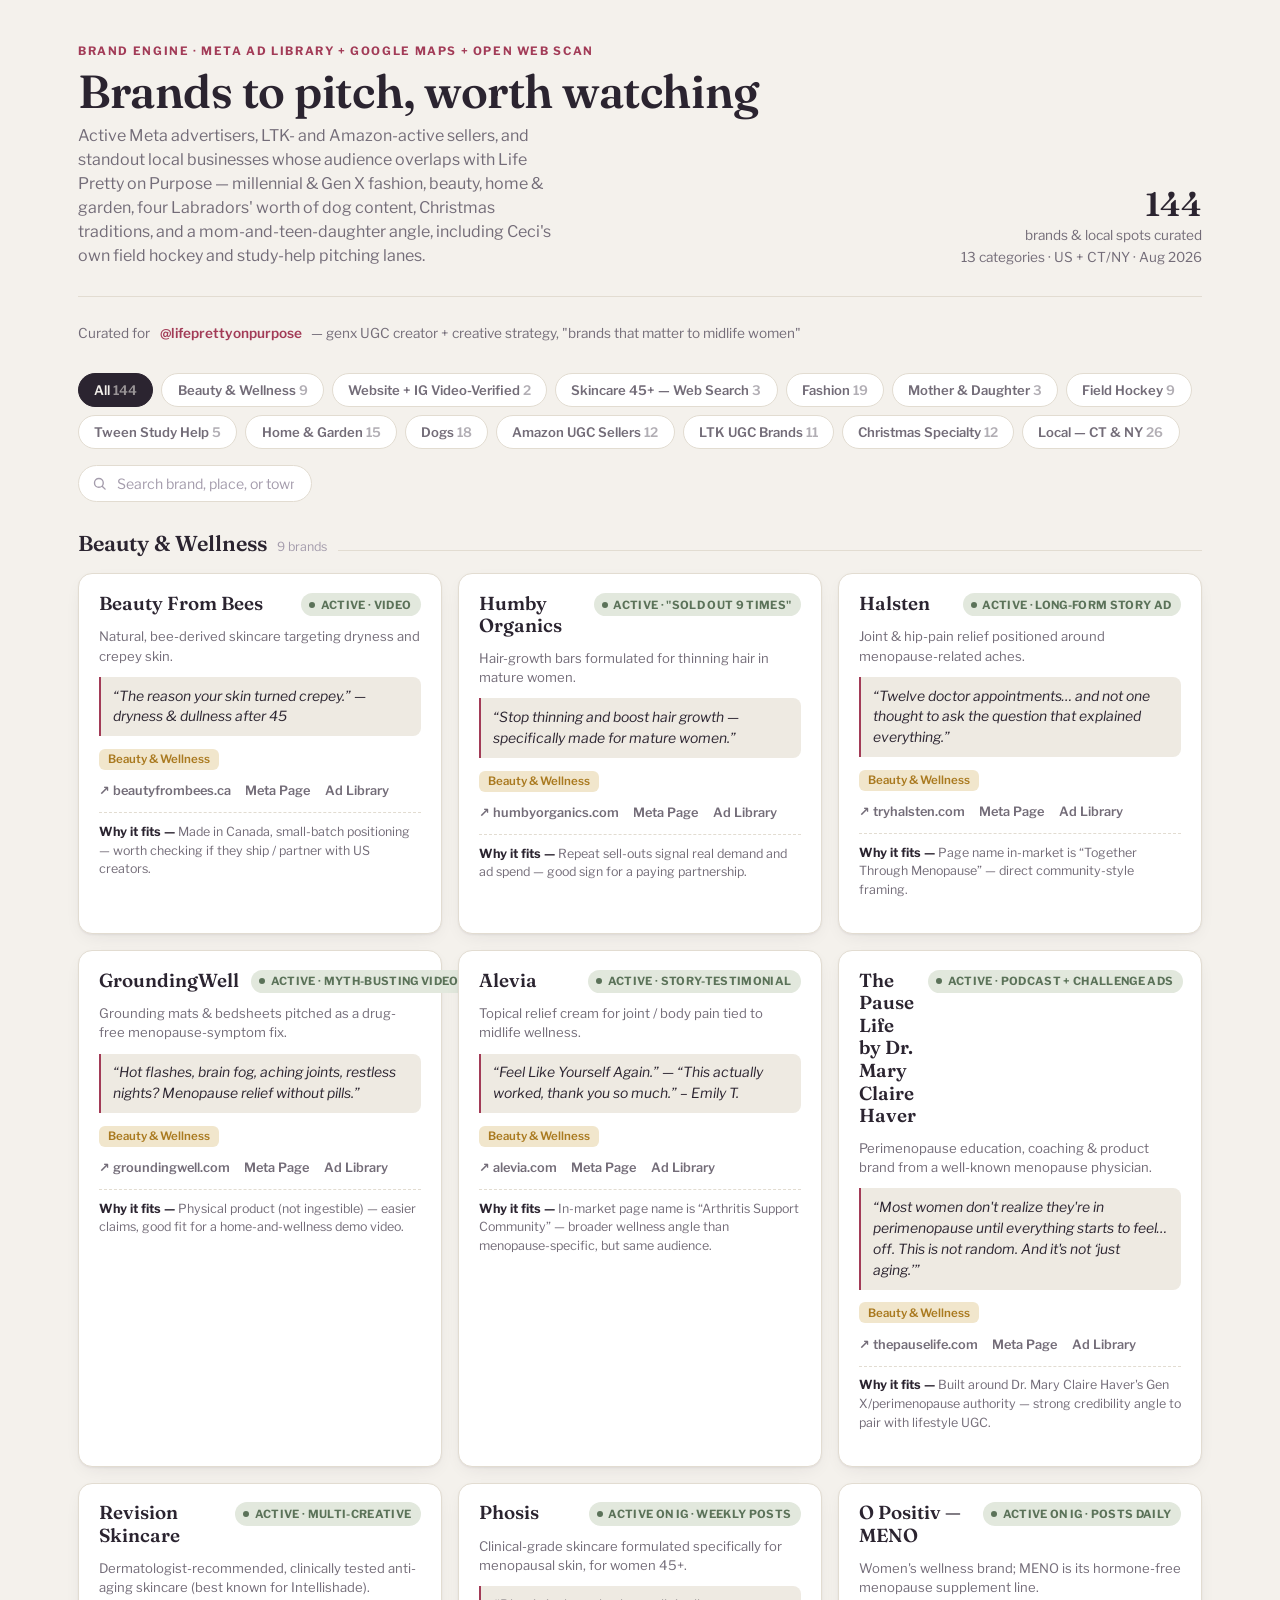
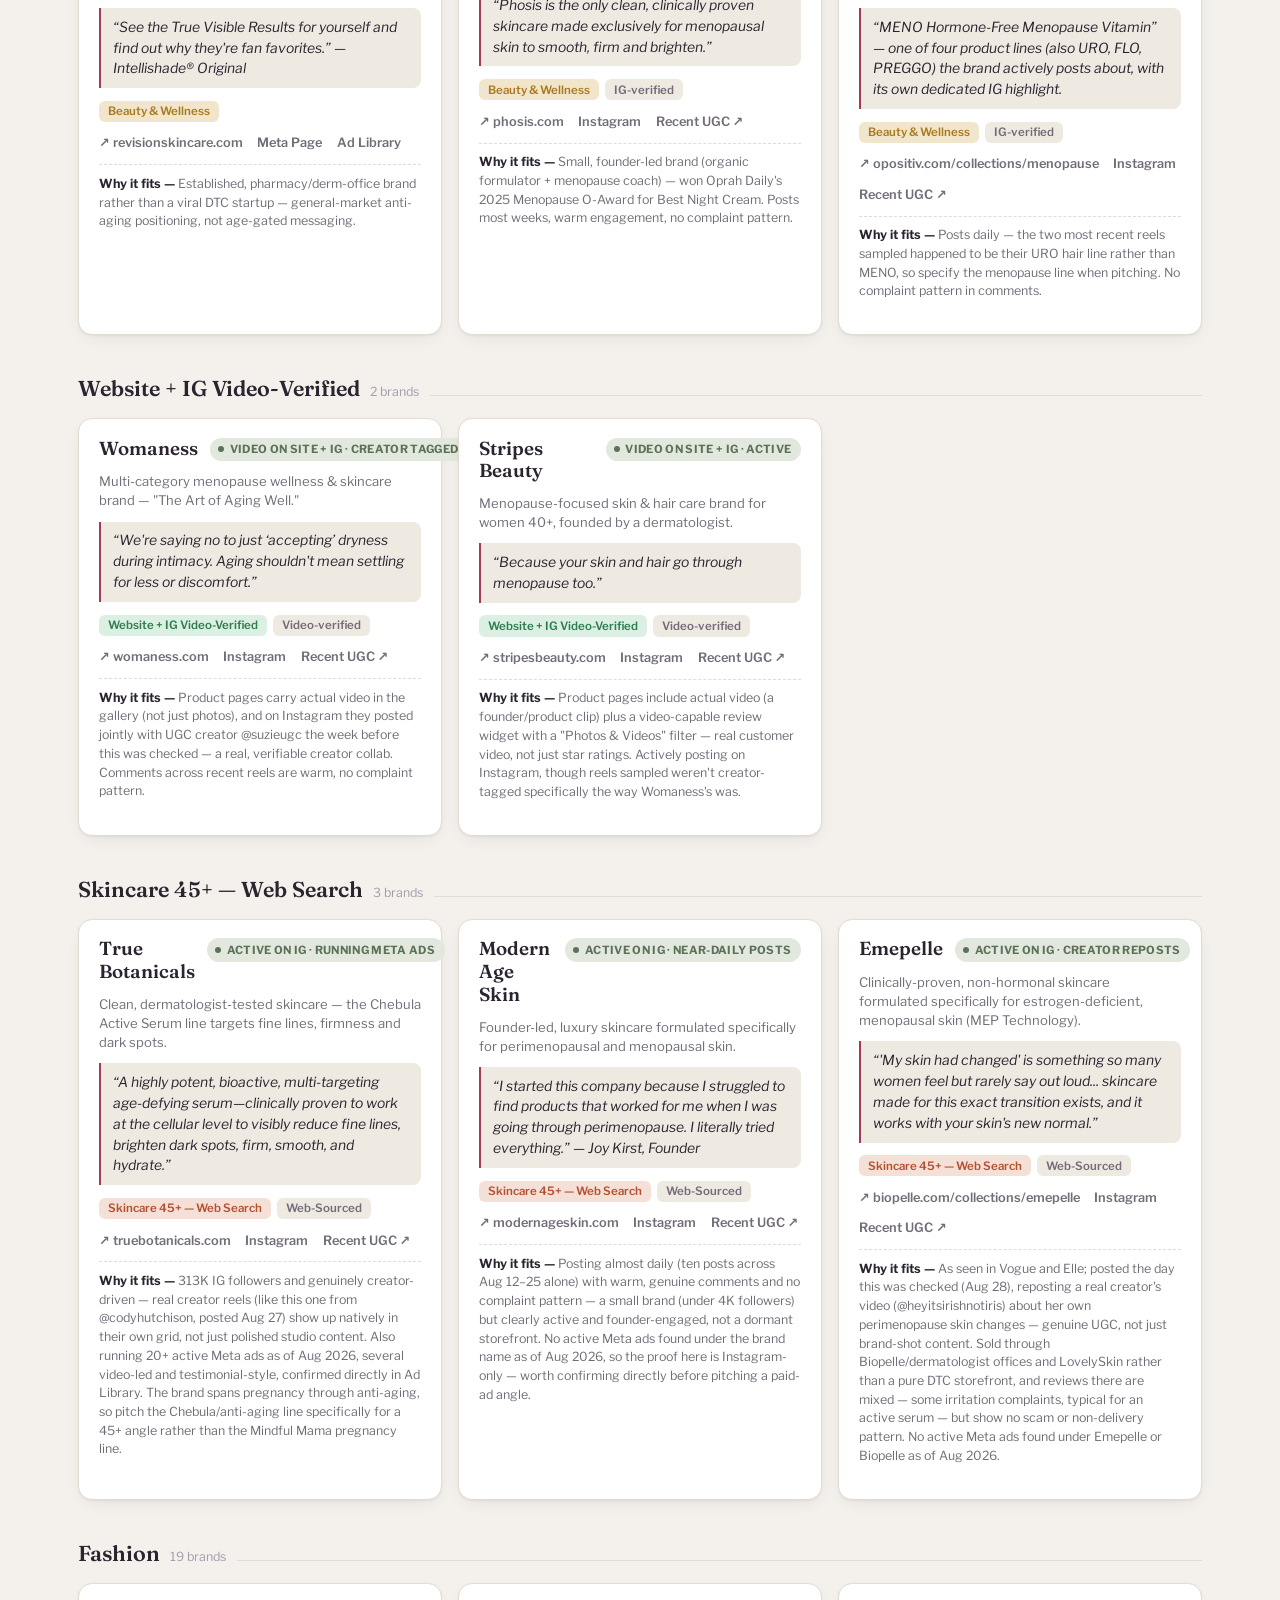
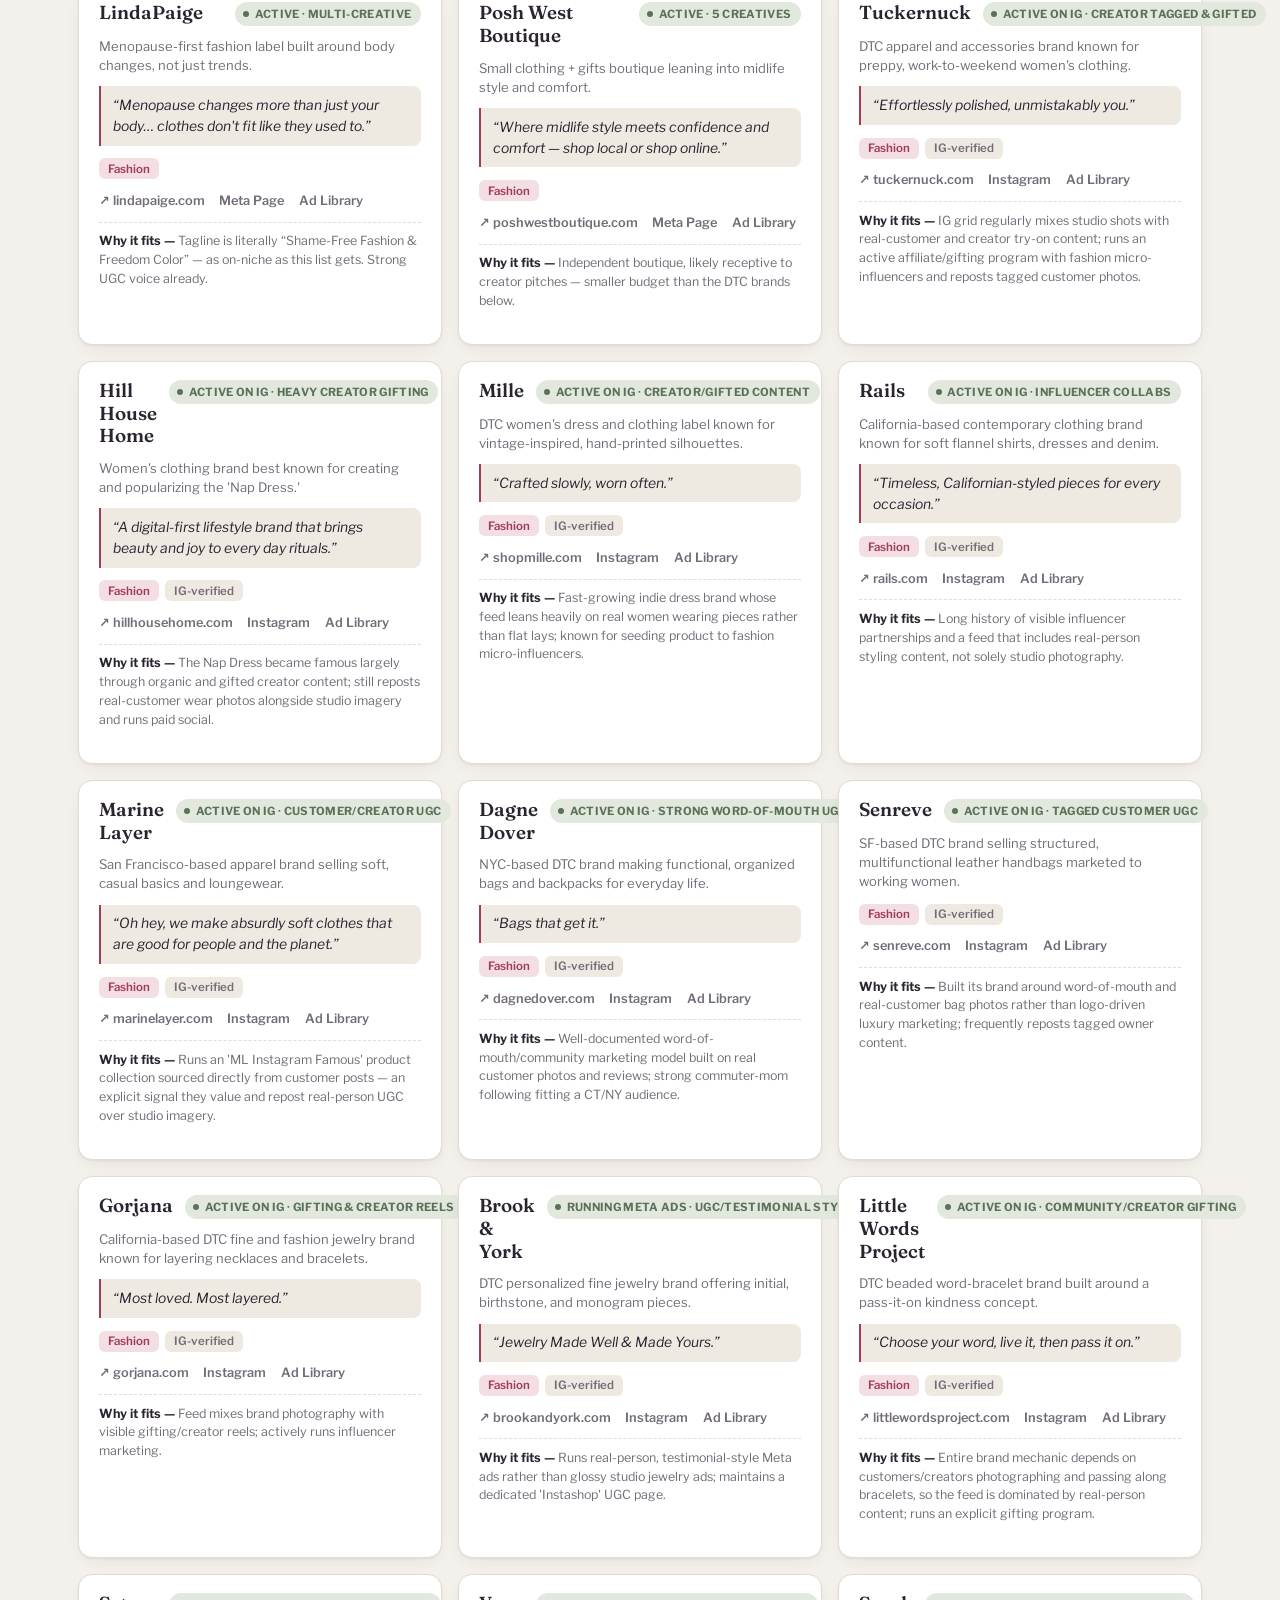
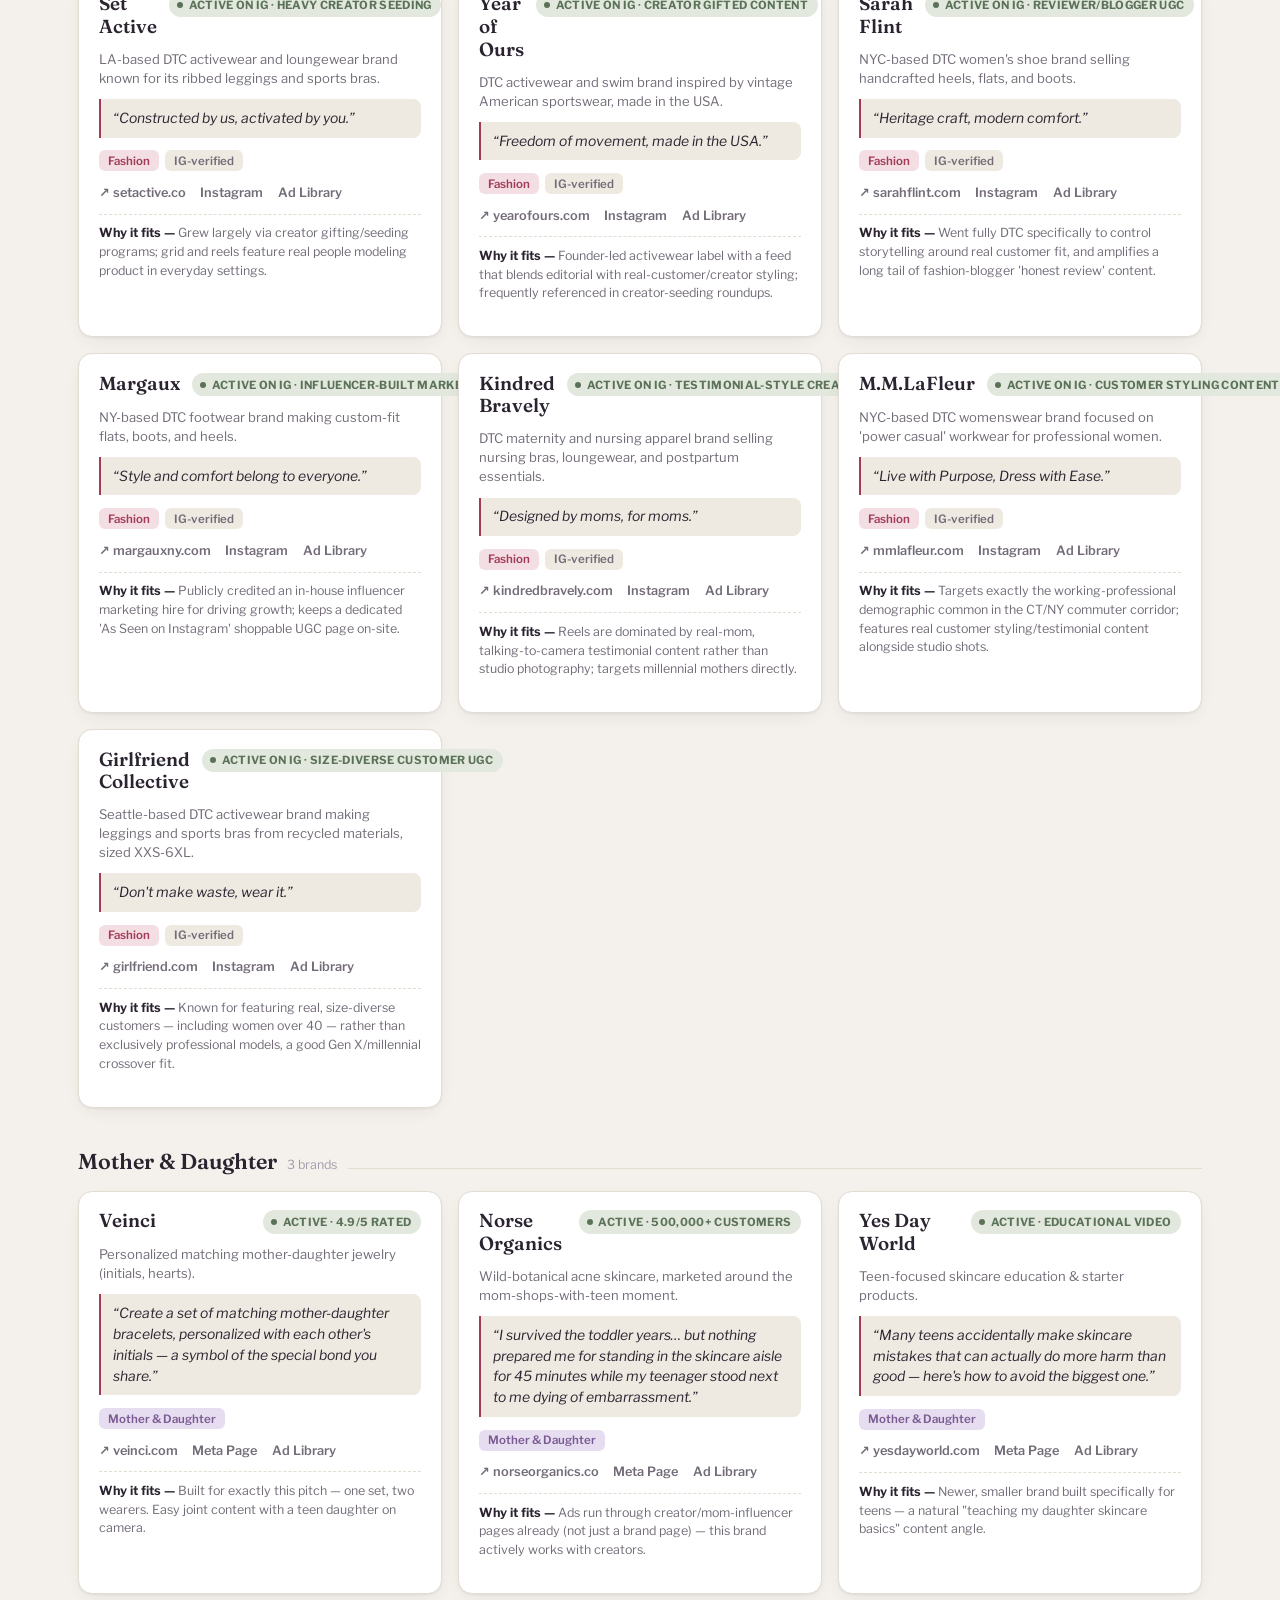
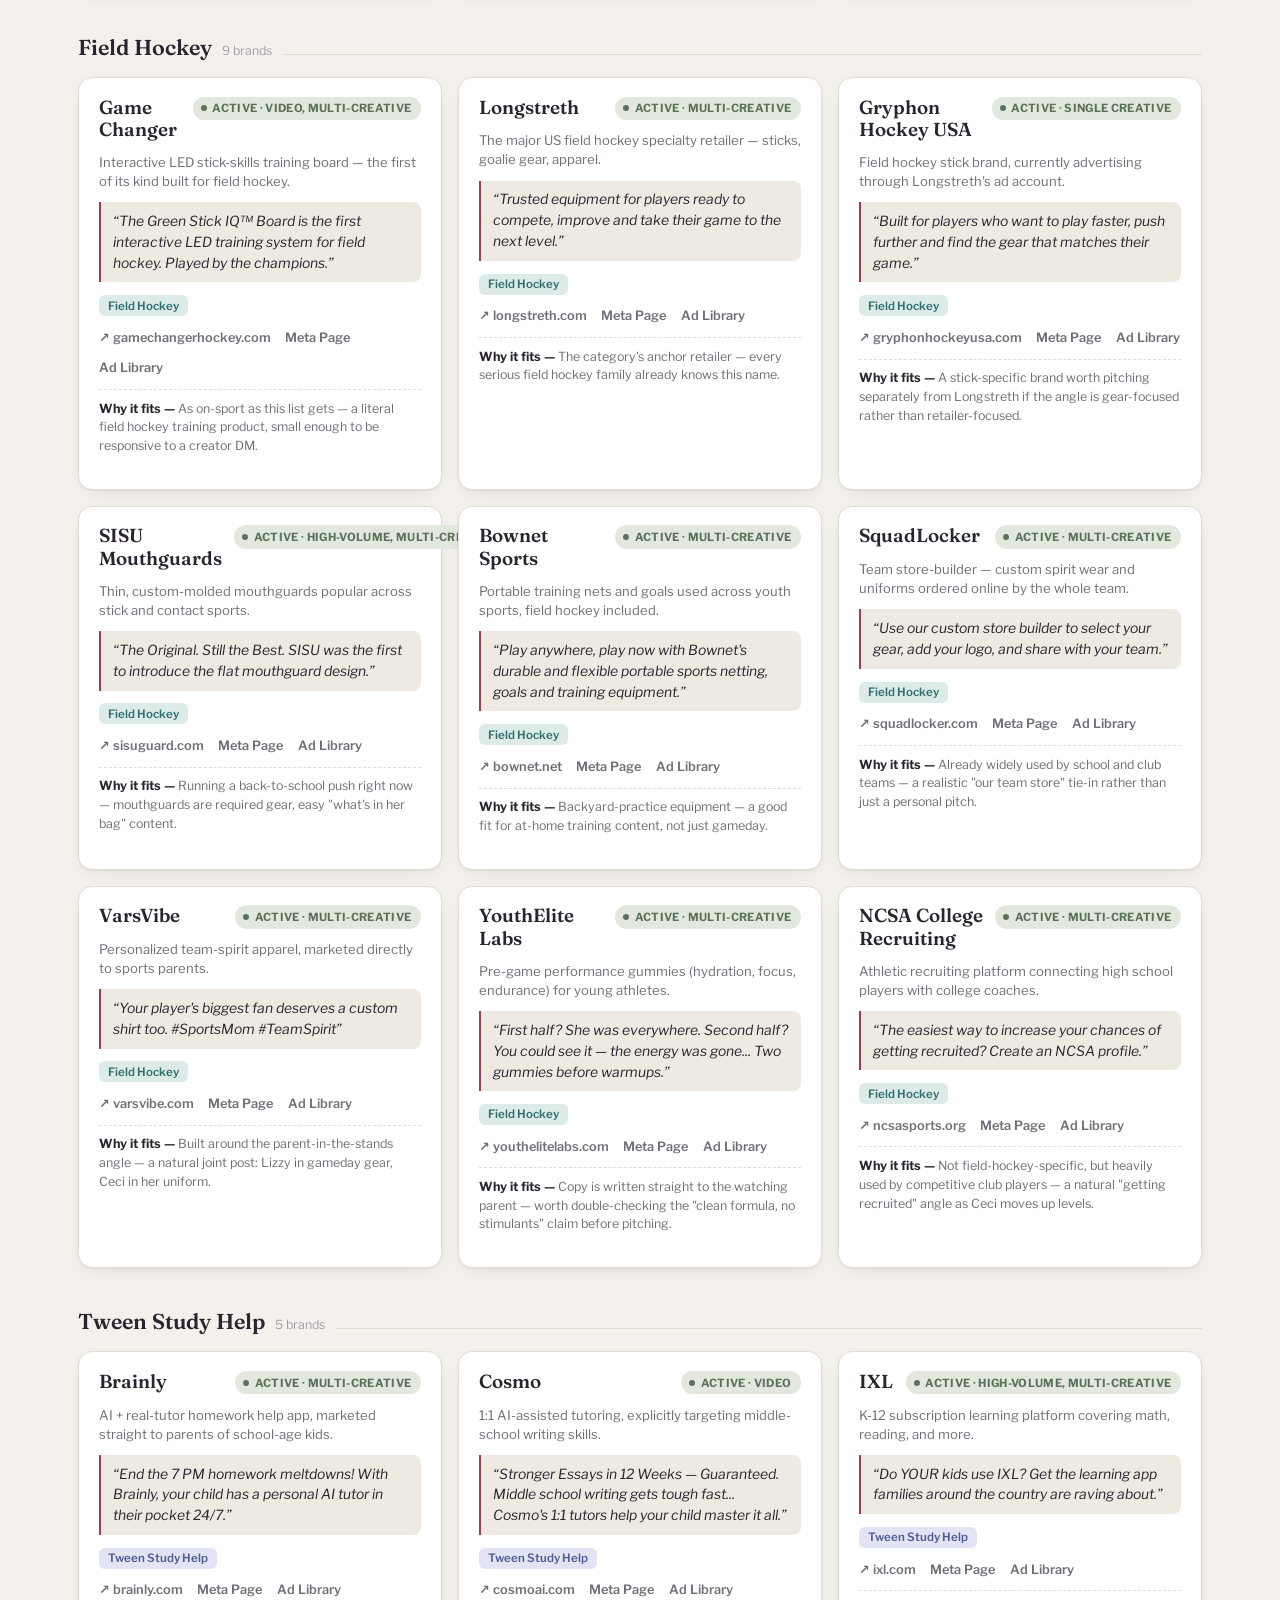
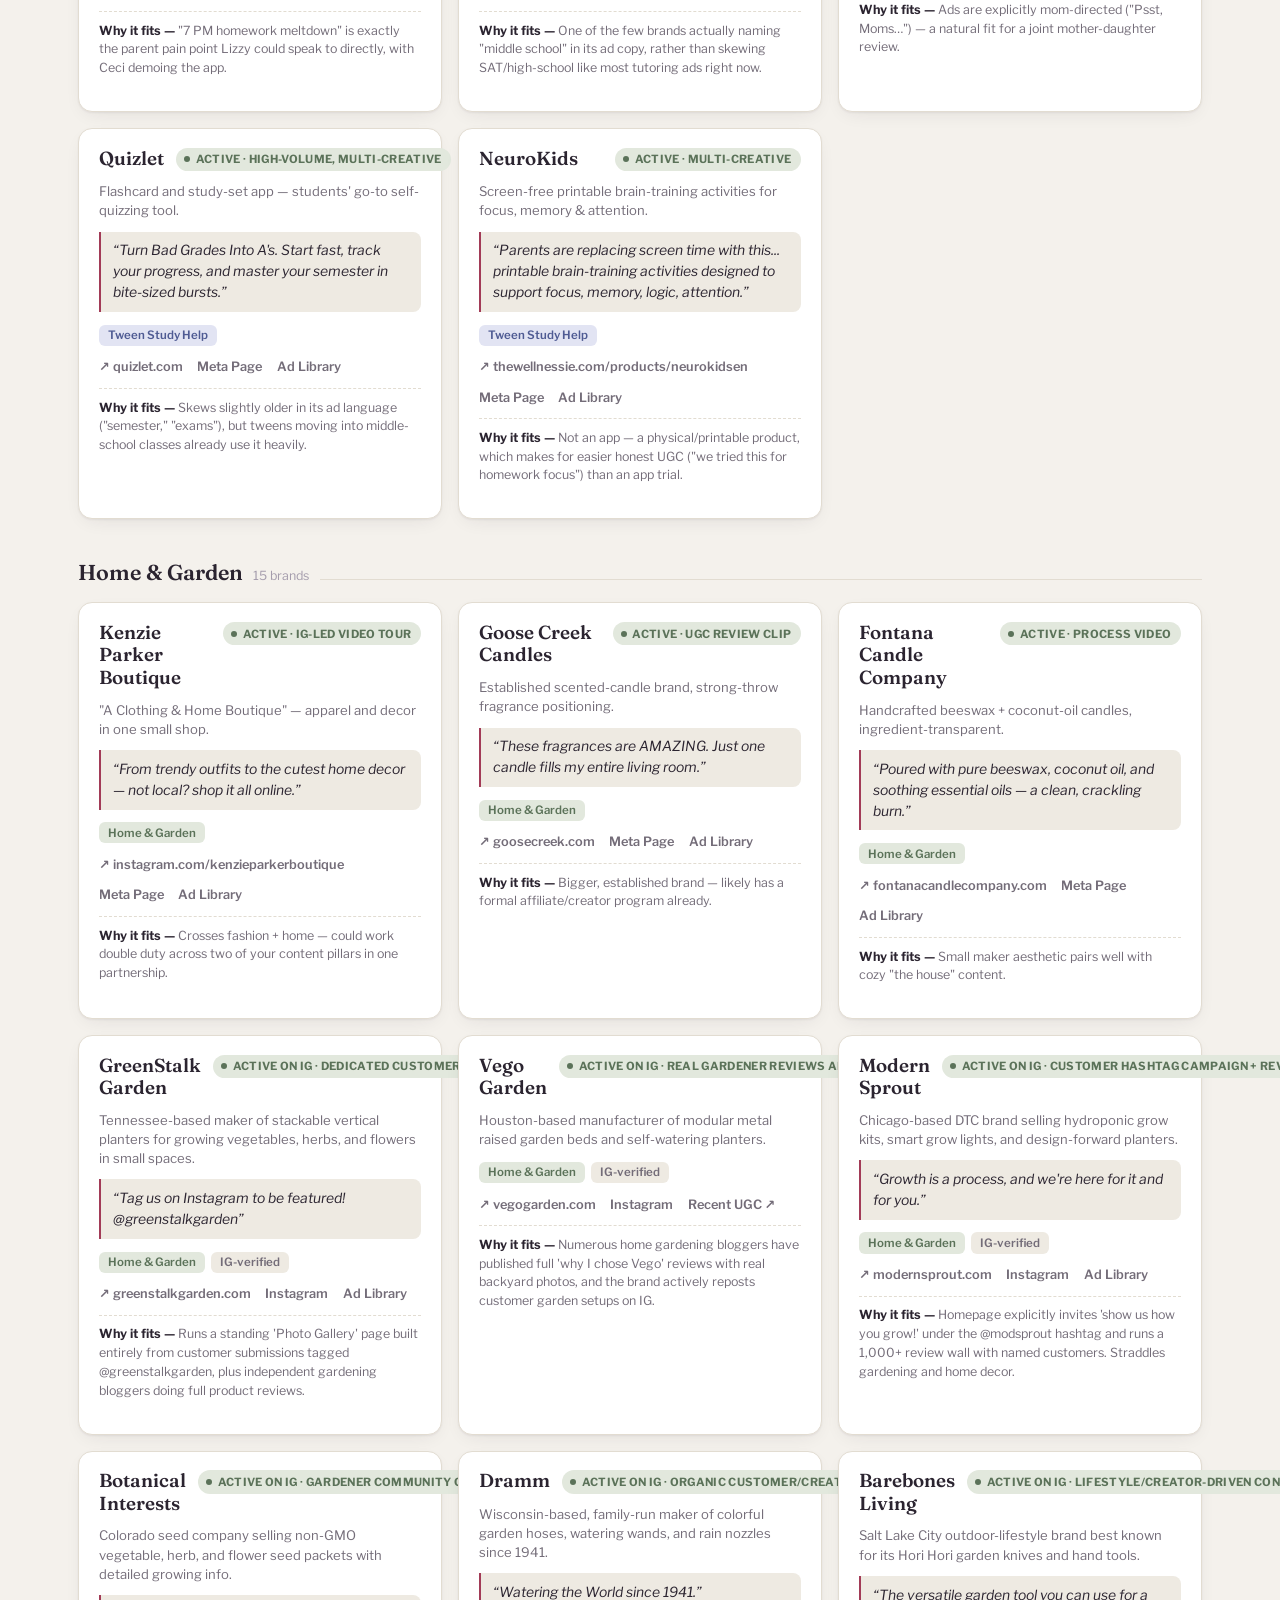
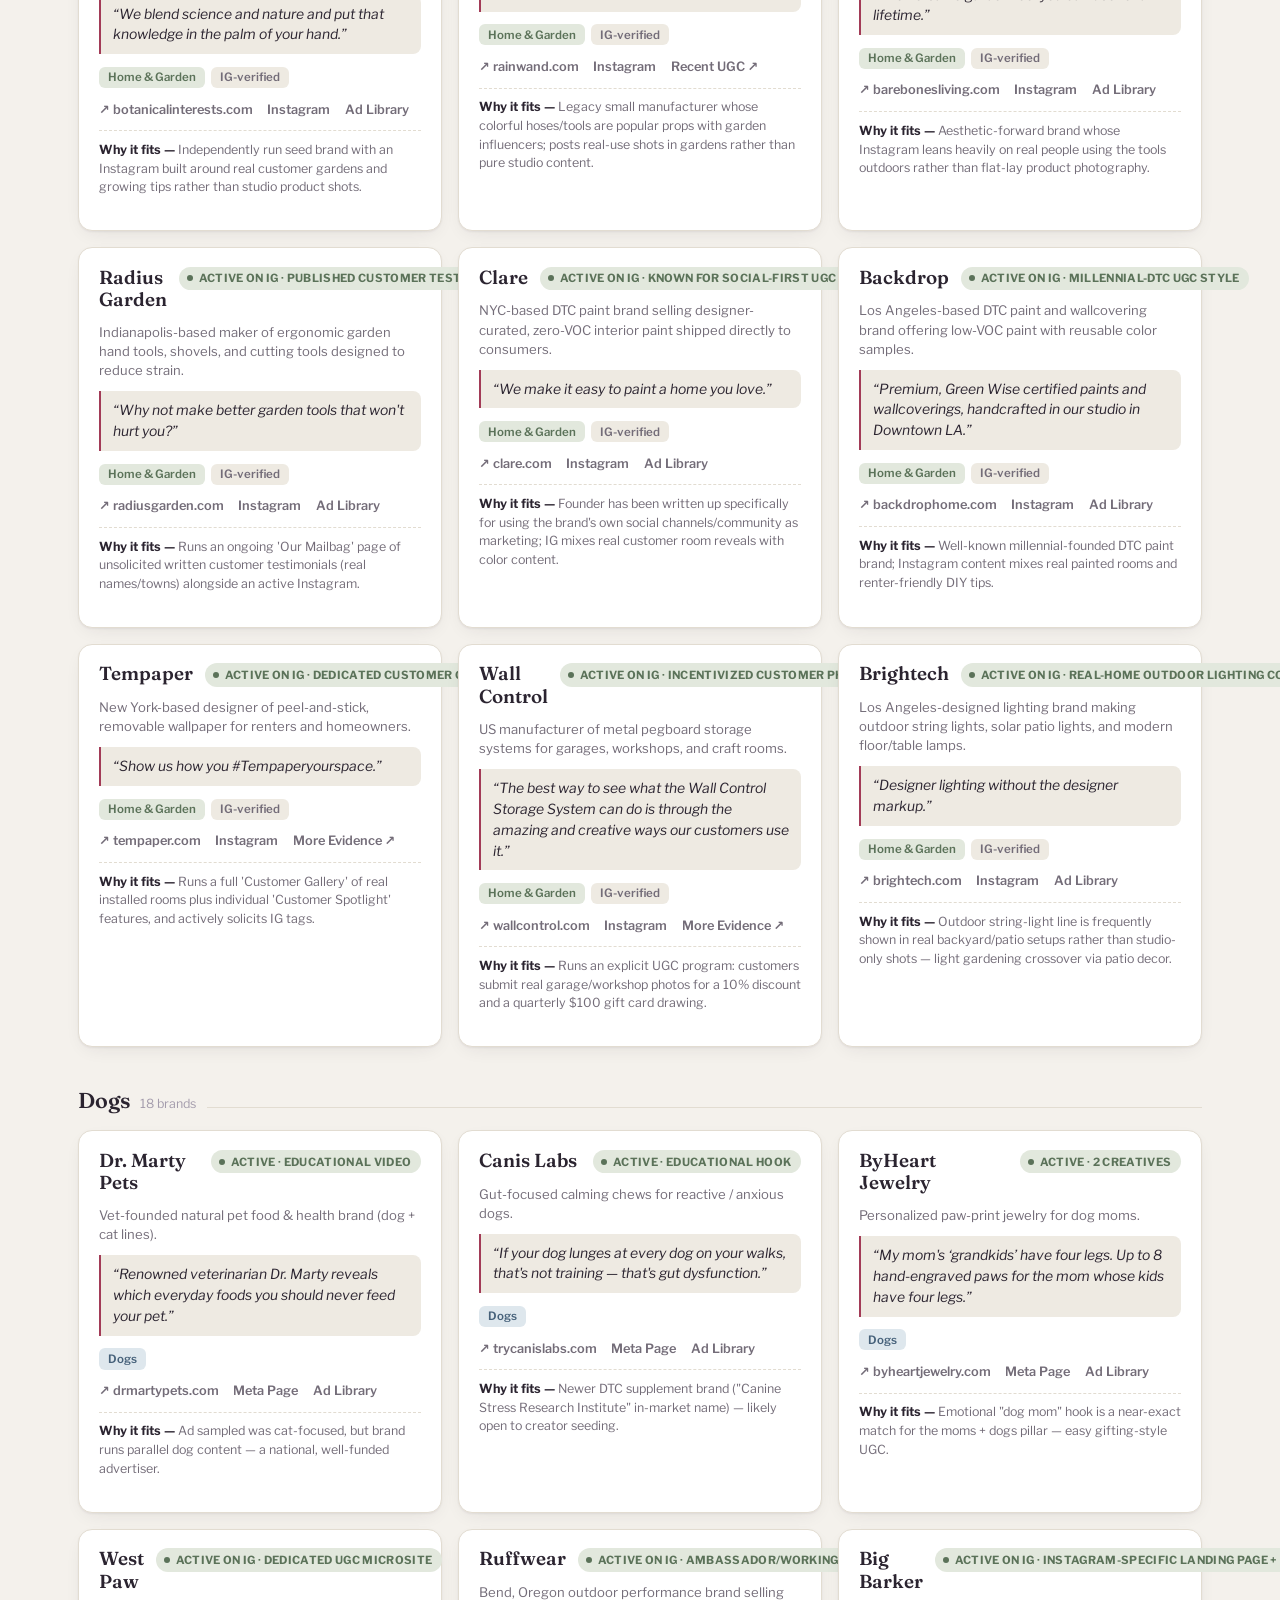
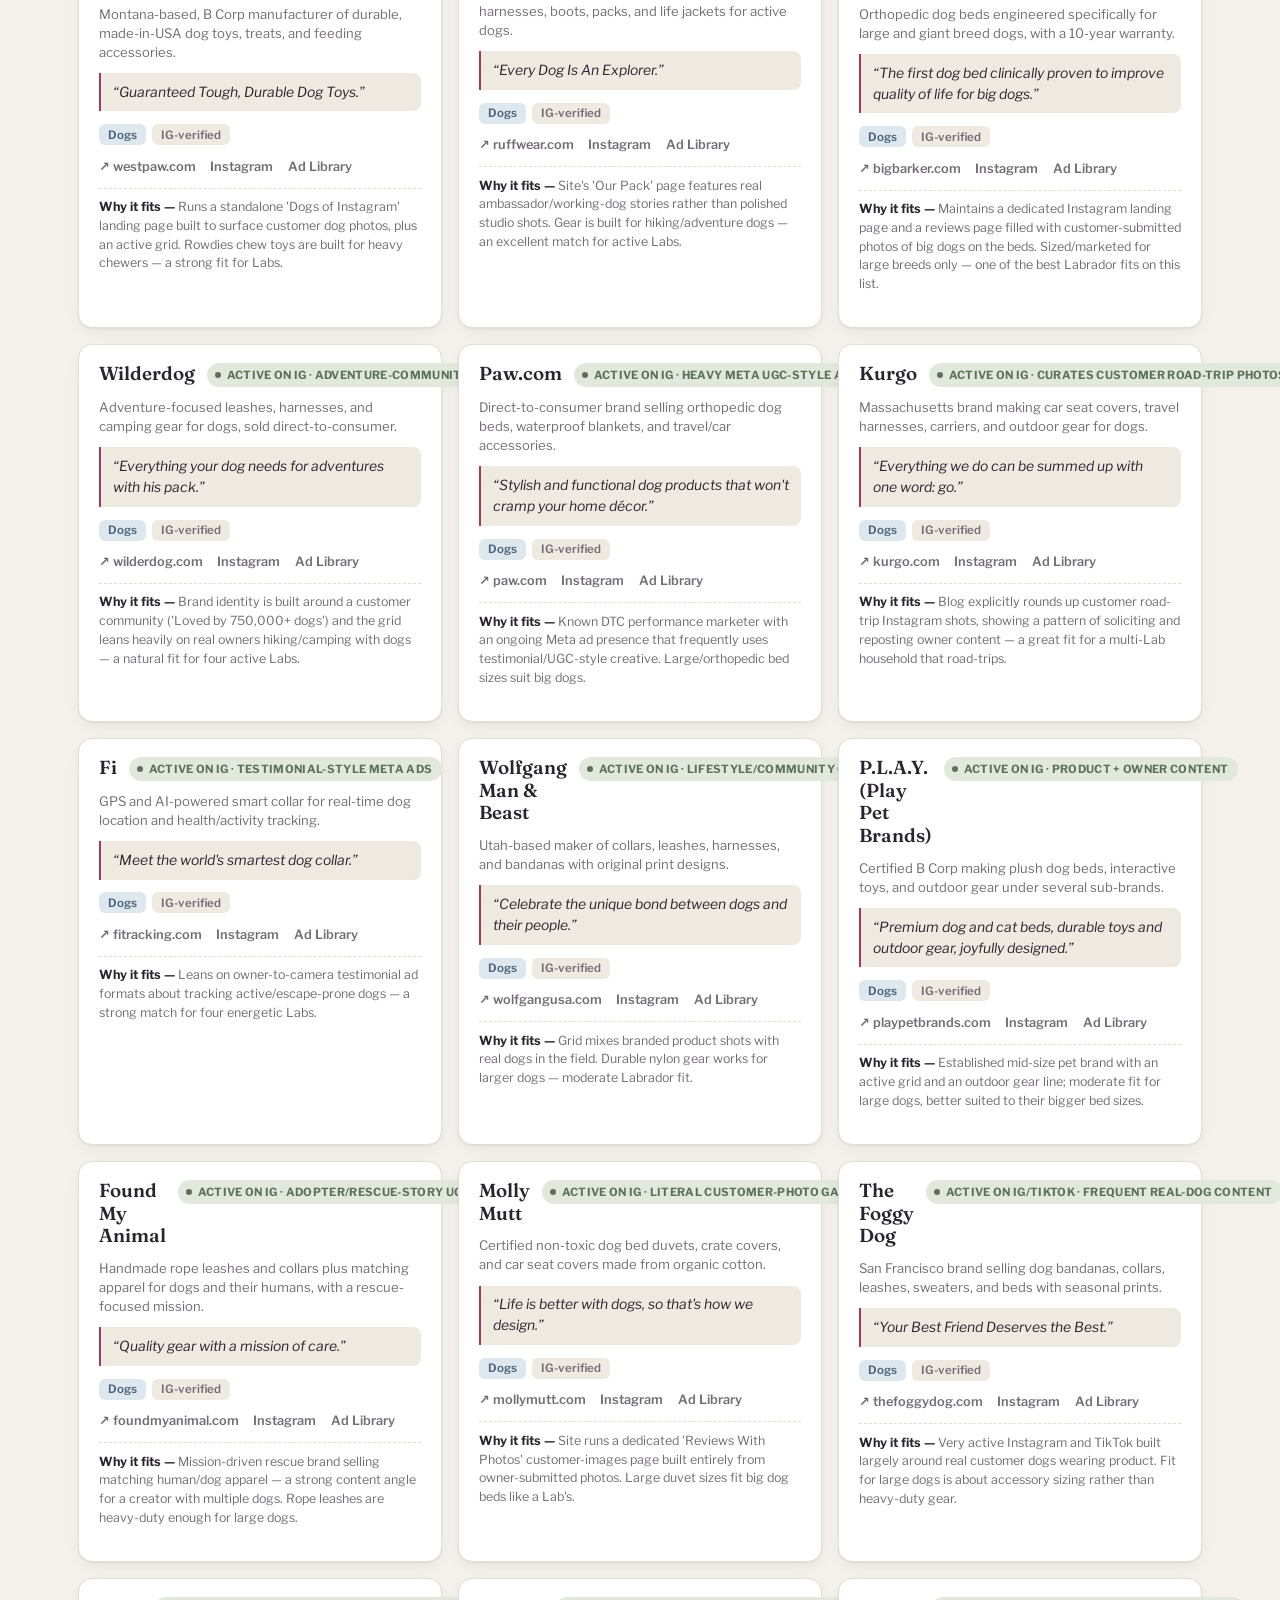
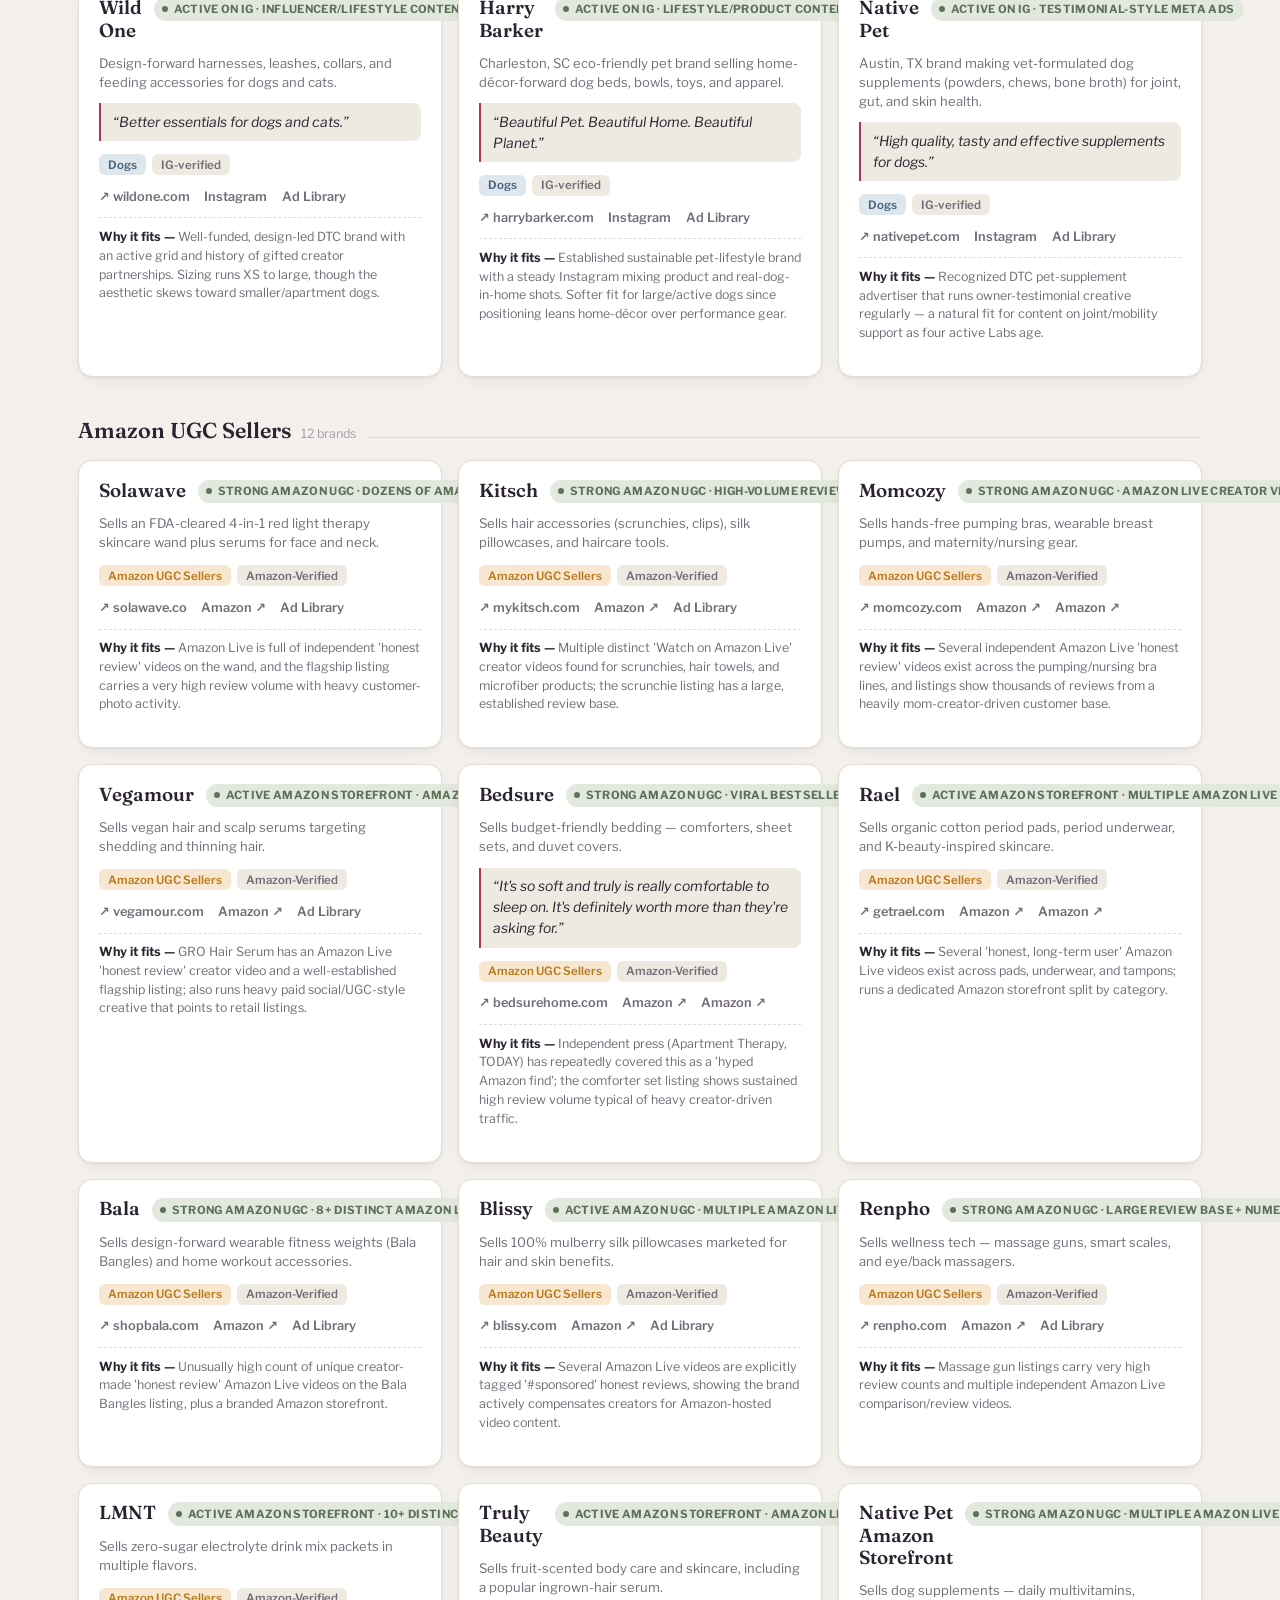
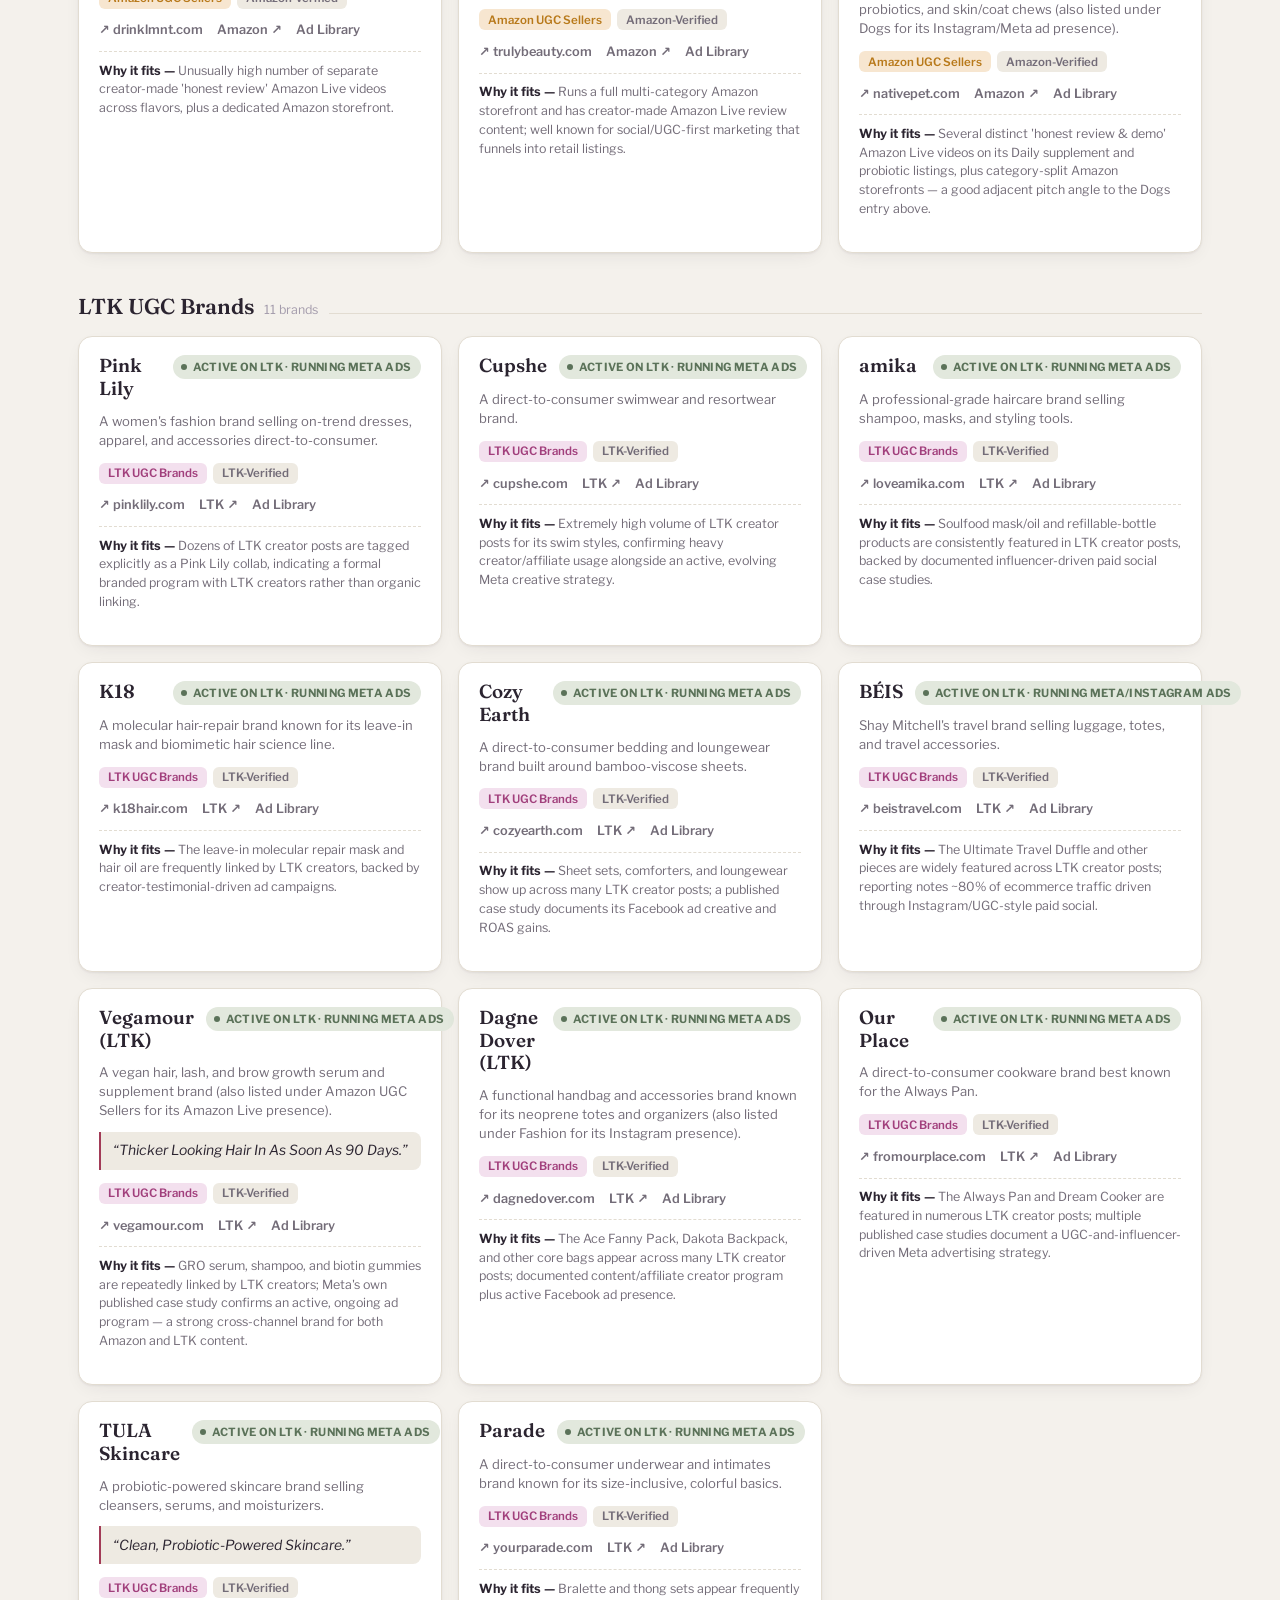
==== l.html @ 434c71de "Rename lizzy.html to l.html Shorter, less-guessable slug for the unlisted page — same not-linked/noi" ====
<!DOCTYPE html>
<html lang="en">
<head>
<meta charset="UTF-8">
<meta name="viewport" content="width=device-width, initial-scale=1.0">
<meta name="robots" content="noindex, nofollow">
<title>Brand Engine — Lizzy</title>
<style>
  @import url('https://fonts.googleapis.com/css2?family=Fraunces:ital,opsz,wght@0,9..144,400;0,9..144,500;0,9..144,600;0,9..144,700;1,9..144,500&family=Libre+Franklin:wght@400;500;600;700;800&display=swap');

  :root{
    --paper:#f4f1ec;
    --surface:#ffffff;
    --surface-2:#eeeae2;
    --ink:#2b2430;
    --ink-soft:#736c78;
    --ink-faint:#a49cac;
    --berry:#a23b57;
    --berry-tint:#f3dee3;
    --sage:#5b7259;
    --sage-tint:#e2e8dd;
    --gold:#a9791f;
    --gold-tint:#f1e6cc;
    --blue:#456079;
    --blue-tint:#dee7ed;
    --copper:#9a5a2e;
    --copper-tint:#f0ddc9;
    --plum:#7a5a92;
    --plum-tint:#e7ddf0;
    --teal:#2f6f6d;
    --teal-tint:#dceae8;
    --indigo:#4f5b93;
    --indigo-tint:#e2e4f3;
    --emerald:#2e7d4f;
    --emerald-tint:#dcefe3;
    --coral:#b5502f;
    --coral-tint:#f5e0d8;
    --amazon:#b8791a;
    --amazon-tint:#f7e6d0;
    --ltk:#a13f7c;
    --ltk-tint:#f3e0ee;
    --xmas:#9c3030;
    --xmas-tint:#f5dcdc;
    --line:#e2dcd1;
    --shadow: 0 1px 2px rgba(43,36,48,0.06), 0 6px 20px -8px rgba(43,36,48,0.12);
    --radius: 14px;
  }

  @media (prefers-color-scheme: dark){
    :root:not([data-theme="light"]){
      --paper:#1c1720;
      --surface:#251f29;
      --surface-2:#2c2530;
      --ink:#f1ece9;
      --ink-soft:#b8aec0;
      --ink-faint:#7d7488;
      --berry:#e17b93;
      --berry-tint:#3c2530;
      --sage:#9bb695;
      --sage-tint:#2a3327;
      --gold:#d9b35c;
      --gold-tint:#372f1f;
      --blue:#8fb0cc;
      --blue-tint:#233240;
      --copper:#e0a468;
      --copper-tint:#3d2c1a;
      --plum:#c3a3da;
      --plum-tint:#372c47;
      --teal:#7fc4bf;
      --teal-tint:#1f3a38;
      --indigo:#a8b3e8;
      --indigo-tint:#2b2f4a;
      --emerald:#7fd9a8;
      --emerald-tint:#1c3a28;
      --coral:#e8927f;
      --coral-tint:#3d251f;
      --amazon:#e0a755;
      --amazon-tint:#3d2c14;
      --ltk:#d98fc0;
      --ltk-tint:#3a2438;
      --xmas:#dd7a7a;
      --xmas-tint:#3a1f1f;
      --line:#3a3240;
      --shadow: 0 1px 2px rgba(0,0,0,0.3), 0 10px 28px -10px rgba(0,0,0,0.5);
    }
  }
  :root[data-theme="dark"]{
    --paper:#1c1720;
    --surface:#251f29;
    --surface-2:#2c2530;
    --ink:#f1ece9;
    --ink-soft:#b8aec0;
    --ink-faint:#7d7488;
    --berry:#e17b93;
    --berry-tint:#3c2530;
    --sage:#9bb695;
    --sage-tint:#2a3327;
    --gold:#d9b35c;
    --gold-tint:#372f1f;
    --blue:#8fb0cc;
    --blue-tint:#233240;
    --copper:#e0a468;
    --copper-tint:#3d2c1a;
    --plum:#c3a3da;
    --plum-tint:#372c47;
    --teal:#7fc4bf;
    --teal-tint:#1f3a38;
    --indigo:#a8b3e8;
    --indigo-tint:#2b2f4a;
    --emerald:#7fd9a8;
    --emerald-tint:#1c3a28;
    --coral:#e8927f;
    --coral-tint:#3d251f;
    --amazon:#e0a755;
    --amazon-tint:#3d2c14;
    --ltk:#d98fc0;
    --ltk-tint:#3a2438;
    --xmas:#dd7a7a;
    --xmas-tint:#3a1f1f;
    --line:#3a3240;
    --shadow: 0 1px 2px rgba(0,0,0,0.3), 0 10px 28px -10px rgba(0,0,0,0.5);
  }

  *{box-sizing:border-box;}
  body{
    margin:0;
    background:var(--paper);
    color:var(--ink);
    font-family:'Libre Franklin', ui-sans-serif, system-ui, sans-serif;
    -webkit-font-smoothing:antialiased;
  }
  a{color:inherit;}

  .wrap{
    max-width:1180px;
    margin:0 auto;
    padding:2.75rem 1.75rem 5rem;
  }

  header.masthead{
    display:flex;
    justify-content:space-between;
    align-items:flex-end;
    gap:2rem;
    flex-wrap:wrap;
    padding-bottom:1.75rem;
    border-bottom:1px solid var(--line);
    margin-bottom:1.75rem;
  }
  .masthead-eyebrow{
    font-family:'Libre Franklin', sans-serif;
    font-size:0.72rem;
    font-weight:700;
    letter-spacing:0.14em;
    text-transform:uppercase;
    color:var(--berry);
    margin:0 0 0.6rem;
  }
  h1{
    font-family:'Fraunces', serif;
    font-weight:600;
    font-size:clamp(2.1rem, 4vw, 2.9rem);
    line-height:1.05;
    letter-spacing:-0.01em;
    margin:0 0 0.5rem;
    text-wrap:balance;
  }
  .masthead-sub{
    font-size:1rem;
    color:var(--ink-soft);
    max-width:44ch;
    line-height:1.5;
    margin:0;
  }
  .masthead-meta{
    text-align:right;
    font-size:0.85rem;
    color:var(--ink-soft);
    line-height:1.6;
  }
  .masthead-meta strong{
    display:block;
    font-family:'Fraunces', serif;
    font-size:2.1rem;
    font-weight:600;
    color:var(--ink);
    line-height:1;
    margin-bottom:0.2rem;
  }

  .source-line{
    display:flex;
    align-items:center;
    gap:0.6rem;
    font-size:0.85rem;
    color:var(--ink-soft);
    margin-bottom:2rem;
  }
  .source-line img{
    width:22px;height:22px;border-radius:6px;object-fit:cover;
  }
  .source-line a{
    color:var(--berry);
    text-decoration:none;
    font-weight:600;
  }
  .source-line a:hover{text-decoration:underline;}

  .toolbar{
    display:flex;
    justify-content:space-between;
    align-items:center;
    gap:1rem;
    flex-wrap:wrap;
    margin-bottom:1.75rem;
  }
  .filters{
    display:flex;
    gap:0.5rem;
    flex-wrap:wrap;
  }
  .chip{
    appearance:none;
    border:1px solid var(--line);
    background:var(--surface);
    color:var(--ink-soft);
    font-family:inherit;
    font-size:0.82rem;
    font-weight:600;
    padding:0.5rem 0.95rem;
    border-radius:999px;
    cursor:pointer;
    transition:background 0.15s ease, color 0.15s ease, border-color 0.15s ease;
  }
  .chip:hover{border-color:var(--berry);color:var(--ink);}
  .chip.active{
    background:var(--ink);
    border-color:var(--ink);
    color:var(--paper);
  }
  .search{
    display:flex;
    align-items:center;
    gap:0.5rem;
    background:var(--surface);
    border:1px solid var(--line);
    border-radius:999px;
    padding:0.5rem 0.95rem 0.5rem 0.8rem;
    min-width:230px;
  }
  .search svg{flex:none;color:var(--ink-faint);}
  .search input{
    border:none;
    outline:none;
    background:transparent;
    color:var(--ink);
    font-family:inherit;
    font-size:0.88rem;
    width:100%;
  }
  .search input::placeholder{color:var(--ink-faint);}

  .group{margin-bottom:2.5rem;}
  .group-head{
    display:flex;
    align-items:baseline;
    gap:0.65rem;
    margin-bottom:1rem;
  }
  .group-head h2{
    font-family:'Fraunces', serif;
    font-weight:600;
    font-size:1.35rem;
    margin:0;
  }
  .group-count{
    font-size:0.78rem;
    color:var(--ink-faint);
    font-variant-numeric:tabular-nums;
  }
  .group-line{
    flex:1;
    height:1px;
    background:var(--line);
  }

  .grid{
    display:grid;
    grid-template-columns:repeat(auto-fill, minmax(300px, 1fr));
    gap:1rem;
  }

  .card{
    background:var(--surface);
    border:1px solid var(--line);
    border-radius:var(--radius);
    padding:1.15rem 1.25rem 1.3rem;
    box-shadow:var(--shadow);
    display:flex;
    flex-direction:column;
    gap:0.7rem;
  }
  .card-top{
    display:flex;
    justify-content:space-between;
    align-items:flex-start;
    gap:0.75rem;
  }
  .card-title{
    font-family:'Fraunces', serif;
    font-weight:600;
    font-size:1.18rem;
    line-height:1.2;
    margin:0;
  }
  .card-desc{
    font-size:0.82rem;
    color:var(--ink-soft);
    line-height:1.45;
    margin:0;
  }
  .status{
    flex:none;
    display:inline-flex;
    align-items:center;
    gap:0.35rem;
    font-size:0.7rem;
    font-weight:700;
    letter-spacing:0.03em;
    text-transform:uppercase;
    color:var(--sage);
    background:var(--sage-tint);
    padding:0.3rem 0.6rem 0.3rem 0.5rem;
    border-radius:999px;
    white-space:nowrap;
  }
  .status::before{
    content:"";
    width:6px;height:6px;border-radius:50%;
    background:var(--sage);
  }
  .status.rating{
    color:var(--copper);
    background:var(--copper-tint);
  }
  .status.rating::before{content:none;}

  .quote{
    font-size:0.87rem;
    font-style:italic;
    color:var(--ink);
    background:var(--surface-2);
    border-left:2.5px solid var(--berry);
    padding:0.55rem 0.75rem;
    border-radius:0 8px 8px 0;
    line-height:1.5;
  }

  .meta-row{
    display:flex;
    flex-wrap:wrap;
    gap:0.4rem;
    margin-top:0.1rem;
  }
  .tag{
    font-size:0.72rem;
    font-weight:600;
    padding:0.22rem 0.55rem;
    border-radius:6px;
  }
  .tag.cat-beauty{background:var(--gold-tint);color:var(--gold);}
  .tag.cat-video{background:var(--emerald-tint);color:var(--emerald);}
  .tag.cat-search{background:var(--coral-tint);color:var(--coral);}
  .tag.cat-amazon{background:var(--amazon-tint);color:var(--amazon);}
  .tag.cat-ltk{background:var(--ltk-tint);color:var(--ltk);}
  .tag.cat-xmas{background:var(--xmas-tint);color:var(--xmas);}
  .tag.cat-fashion{background:var(--berry-tint);color:var(--berry);}
  .tag.cat-home{background:var(--sage-tint);color:var(--sage);}
  .tag.cat-dogs{background:var(--blue-tint);color:var(--blue);}
  .tag.cat-local{background:var(--copper-tint);color:var(--copper);}
  .tag.cat-momdaughter{background:var(--plum-tint);color:var(--plum);}
  .tag.cat-fieldhockey{background:var(--teal-tint);color:var(--teal);}
  .tag.cat-studyhelp{background:var(--indigo-tint);color:var(--indigo);}
  .tag.town{background:var(--surface-2);color:var(--ink-soft);}

  .stars{
    color:var(--copper);
    letter-spacing:0.02em;
  }

  .links{
    display:flex;
    gap:0.9rem;
    margin-top:0.15rem;
    font-size:0.8rem;
    font-weight:600;
    flex-wrap:wrap;
  }
  .links a{
    color:var(--ink-soft);
    text-decoration:none;
    display:inline-flex;
    align-items:center;
    gap:0.3rem;
    border-bottom:1px solid transparent;
  }
  .links a:hover{color:var(--berry);border-color:var(--berry);}

  .notes{
    font-size:0.78rem;
    color:var(--ink-soft);
    line-height:1.5;
    border-top:1px dashed var(--line);
    padding-top:0.6rem;
    margin-top:0.1rem;
  }
  .notes b{color:var(--ink);font-weight:700;}

  .empty{
    display:none;
    text-align:center;
    padding:3rem 1rem;
    color:var(--ink-soft);
    font-size:0.95rem;
  }

  footer{
    margin-top:3rem;
    padding-top:1.5rem;
    border-top:1px solid var(--line);
    font-size:0.8rem;
    color:var(--ink-faint);
    line-height:1.6;
  }

  @media (max-width:640px){
    header.masthead{flex-direction:column;align-items:flex-start;}
    .masthead-meta{text-align:left;}
    .toolbar{flex-direction:column;align-items:stretch;}
    .search{min-width:0;}
  }
</style>

</head>
<body>
<div class="wrap">

  <header class="masthead">
    <div>
      <p class="masthead-eyebrow">Brand Engine · Meta Ad Library + Google Maps + open web scan</p>
      <h1>Brands to pitch, worth watching</h1>
      <p class="masthead-sub">Active Meta advertisers, LTK- and Amazon-active sellers, and standout local businesses whose audience overlaps with Life Pretty on Purpose — millennial &amp; Gen&nbsp;X fashion, beauty, home &amp; garden, four Labradors' worth of dog content, Christmas traditions, and a mom-and-teen-daughter angle, including Ceci's own field hockey and study-help pitching lanes.</p>
    </div>
    <div class="masthead-meta">
      <strong id="stat-count">15</strong>
      brands &amp; local spots curated<br>
      13 categories · US + CT/NY · Aug 2026
    </div>
  </header>

  <p class="source-line">
    Curated for
    <a href="https://www.instagram.com/lifeprettyonpurpose/" target="_blank" rel="noopener">@lifeprettyonpurpose</a>
    — genx UGC creator + creative strategy, "brands that matter to midlife women"
  </p>

  <div class="toolbar">
    <div class="filters" id="filters"></div>
    <div class="search">
      <svg width="15" height="15" viewBox="0 0 24 24" fill="none" stroke="currentColor" stroke-width="2.2" stroke-linecap="round"><circle cx="11" cy="11" r="7"/><line x1="21" y1="21" x2="16.65" y2="16.65"/></svg>
      <input id="search" type="text" placeholder="Search brand, place, or town…">
    </div>
  </div>

  <div id="groups"></div>
  <p class="empty" id="empty">Nothing matches that search.</p>

  <footer>
    National brands: built from a manual pass through Meta's Ad Library (facebook.com/ads/library), filtered to <strong>Active</strong> US ads, across keyword searches built on age and life-stage — Gen X, perimenopause, hormone therapy, 45+, midlife fashion, mother-daughter — plus home decor and dog products. Meta's Ad Library doesn't expose audience race or ethnicity data, so selection here is on life-stage and general-market positioning, not demographic targeting; brands built specifically around another group's distinct product needs (e.g. hair/skin formulated for a different demographic) were left out as a content/audience fit call, the same way a men's grooming brand wouldn't fit this list either. "Ad activity" reflects what was visible on the library at time of capture, not a full account audit — click through to each brand's Ad Library link to see their current full ad set before reaching out.<br><br>
    Mother &amp; Daughter: brands whose ads or products are literally built for a mom and teen to use or wear together — matching jewelry, teen-skincare-meets-mom-skincare — so both of them have a natural angle to pitch jointly.<br><br>
    Field Hockey: built for Ceci, who plays. The true field-hockey-only advertiser pool on Meta is small — most of what's actually running are dropship keychains and generic language courses that happened to match the keyword — so this list is the strongest of what's genuinely on-sport (Longstreth, Gryphon, SISU, a field-hockey training board) plus adjacent youth-athlete brands a competitive player's family realistically buys: recruiting, team spirit wear, portable training gear, pre-game hydration. Nine brands, not the fuller round number hoped for — an honest reflection of how niche this sport's ad market is, not a shortfall in the search.<br><br>
    Tween Study Help: also built for Ceci. Filtered out brands whose current ad set skews SAT/high-school (a poor fit for a middle-schooler) and one guarantee-heavy "grade-level gains, guaranteed" reading program with the same pushy tone as a brand already excluded from the main list — the five kept here are either explicitly middle-school-targeted in their own copy (Cosmo) or age-flexible tools already popular with younger teens (Brainly, IXL, Quizlet, NeuroKids).<br><br>
    Beauty &amp; Wellness — Instagram-verified UGC (tagged "IG-verified"): brands found by browsing Instagram directly rather than Meta Ad Library, to answer a direct question about proof of recent creator content. Each was checked for an actual recent (within ~1–2 weeks) Reel and read for two things: does the brand collaborate with or repost real creators (not just its own studio content), and do the comments show a pattern of complaints — unauthorized charges, no customer service, "scam" — rather than isolated one-offs. Phosis and O Positiv (MENO) are both actively posting with clean comment sections. This same check is what surfaced a problem: Nuora, previously on this list, had a heavy and repeated pattern of scam and non-delivery complaints across its recent Reels and has been removed — worth Lizzy independently checking any brand's comments before reaching out, regardless of what's on this page.<br><br>
    Website + IG Video-Verified (tagged "Video-verified") — a stricter follow-up bar: does the brand have actual <em>video</em> — not photos or star-rating/text reviews — embedded on its own website, in addition to recent UGC video on Instagram? mynuora.com was the brand originally offered up as an example of this, but it doesn't actually hold up: its site is text and star-rating reviews plus a small looping carousel of customer photos, no video anywhere, and several of those reviews repeat near-verbatim with garbled Rs./$ currency formatting on the pricing widget — more evidence for the scam pattern that got Nuora removed above. Applying the real bar, six candidates were checked directly on their websites (looking for concrete signs like a "Tap to Unmute" product-gallery clip, a Play control, or a "Photos &amp; Videos" filter on the review widget, not just video-sounding marketing copy) — Womaness, Phosis, O Positiv, Kindra, Stripes Beauty, and Evernow — and only two actually had real embedded video: <strong>Womaness</strong> (video in its product gallery, plus the same creator-tagged Instagram collab noted above) and <strong>Stripes Beauty</strong> (a founder/product video plus a video-capable review widget, active on Instagram though not creator-tagged specifically). This is a deliberately narrow list — two out of six — because the bar itself is narrow; the other four aren't bad brands, they just don't clear "actual video on the website" the way these two do.<br><br>
    Skincare 45+ — Web Search (tagged "Web-Sourced"): unlike the other sections, these three weren't found by browsing Meta's Ad Library or Instagram for a known short list — they came from an open web search for skincare brands serving US women 45+, then vetted the same way: does the brand have UGC video or a strong UGC presence on Instagram, and are they running any UGC-style ads in Meta Ad Library right now? True Botanicals cleared both — real creator reels turning up natively in its own grid, plus 20+ active Meta ads as of Aug 2026 — though it's a broad clean-beauty brand, so pitch its anti-aging Chebula line specifically rather than its pregnancy line. Modern Age Skin and Emepelle are both explicitly built for perimenopausal/menopausal skin and show real, recent creator activity (Modern Age Skin posting almost daily with warm engagement; Emepelle reposting a creator's personal skin-change story the same day this was checked), but neither had an active Meta ad found under their name — that's flagged plainly in each entry rather than glossed over. Two names that came up in the same search, Pause Well-Aging and State of Menopause, turned out to be dead domains now redirecting to an unrelated streaming site — a reminder that even a well-reviewed brand name can go dark; both were dropped rather than included on outdated information.<br><br>
    A note on this larger batch (Fashion expansion, Home &amp; Garden, Dogs expansion, Amazon UGC Sellers, LTK UGC Brands, Christmas Specialty, and the new local fashion houses below): this round was researched at a deliberately lighter touch than the sections above — confirming each brand is a real, active, small-to-medium business with genuine UGC/creator evidence, rather than the full Instagram-grid-plus-Ad-Library-plus-comment-screening audit used earlier. Sites were checked for being live and real (not expired/squatted domains), and anything with an obvious scam pattern was quietly dropped rather than flagged. Treat this batch as a strong starting shortlist to verify further before outreach, not a fully audited list.<br><br>
    Fashion (expanded): the original two menopause-specific picks stay, plus sixteen more millennial-leaning DTC brands — Tuckernuck, Hill House Home, Mille, Rails, Marine Layer, Dagne Dover, Senreve, Gorjana, Brook &amp; York, Little Words Project, Set Active, Year of Ours, Sarah Flint, Margaux, Kindred Bravely, M.M.LaFleur, and Girlfriend Collective — each showing real creator/customer content on Instagram (not just studio shots) or active Meta ads. Deliberately excluded: brands too large to need outreach (Reformation, Aritzia) and brands skewing too young (Studs).<br><br>
    Home &amp; Garden: twelve brands split across gardening (GreenStalk Garden, Vego Garden, Modern Sprout, Botanical Interests, Dramm, Barebones Living, Radius Garden) and home improvement/DIY (Clare, Backdrop, Tempaper, Wall Control, Brightech), each with an explicit "tag us to be featured," customer photo gallery, or named testimonial program — not just studio product photography. Excluded brands too large/corporate for this list (Solo Stove, Trex, AeroGarden).<br><br>
    Dogs (expanded): fifteen more brands beyond the original three — West Paw, Ruffwear, Big Barker, Wilderdog, Paw.com, Kurgo, Fi, Wolfgang Man &amp; Beast, P.L.A.Y., Found My Animal, Molly Mutt, The Foggy Dog, Wild One, Harry Barker, and Native Pet — each noted for real owner/creator content or active Meta ads, with call-outs on which are the best fit for large, active dogs like her four Labradors (Big Barker's beds and Ruffwear's adventure gear are the strongest sizing/positioning matches) versus which lean toward smaller-dog aesthetics (Wild One).<br><br>
    Amazon UGC Sellers (tagged "Amazon-Verified"): twelve brands matching her Amazon storefront/influencer skillset specifically — Solawave, Kitsch, Momcozy, Vegamour, Bedsure, Rael, Bala, Blissy, Renpho, LMNT, Truly Beauty, and a Native Pet listing (cross-referenced with its Dogs entry) — each verified to have Amazon Live creator review videos, a branded Amazon storefront, or an unusually large, review-heavy listing, rather than being scraped generically. Amazon blocks automated browsing, so this evidence came from web search and press coverage rather than direct listing visits — worth a quick look at the actual listing before pitching.<br><br>
    LTK UGC Brands (tagged "LTK-Verified"): eleven brands confirmed active on the LTK platform (real, dated creator posts linking specific products) AND running UGC-style Meta ads — Pink Lily, Cupshe, amika, K18, Cozy Earth, BÉIS, Vegamour, Dagne Dover, Our Place, TULA Skincare, and Parade. Vegamour and Dagne Dover also appear above under Amazon UGC Sellers and Fashion respectively — genuinely cross-channel brands worth knowing pitch the same brand two different ways.<br><br>
    Christmas Specialty (tagged via the "Christmas Specialty" category): twelve brands spanning trees &amp; ornaments (King of Christmas, Old World Christmas, Ornament Shop), family matching pajamas (Little Sleepies, Roller Rabbit, Printfresh), personalization &amp; gifting (Marleylilly, Compartés, Bakery Bling), and entertaining (Hester &amp; Cook, Vermont Christmas Company, FreshCut Paper). Checked in late August, before most brands' 2026 holiday campaigns have ramped up — several entries are flagged as showing prior-season evidence rather than a currently live campaign; worth rechecking each closer to Q4 before reaching out. Excluded brands too large for this list (Hallmark, Pottery Barn, Balsam Hill) and one wholesale-only site with no consumer storefront (Cody Foster &amp; Co).<br><br>
    Local — CT &amp; NY: built from two different passes. The original set is a manual pass through Google Maps across Ridgefield, Wilton and New Canaan, CT, and Bedford, Katonah and Mount Kisco, NY — salons, dental, dog groomers, parks, and entertainment, favoring the highest rating and deepest review base available per category. In towns this size, review counts for boutique services rarely reach the thousands the way parks and national chains do — Waveny Park (1,049 reviews) is the only local listing to clear that bar outright; the rest were chosen as the strongest of what each town actually has. A second, newer pass added six independent fashion boutiques/houses specifically confirmed to be running active Meta ads right now (West2Westport, Mitchells, Elegant Ridgefield, Brand Nu Apparel, Herpret by Harpreet Virk, and A Little Something White Bridal Couture) — found via web search and verified directly in Meta Ad Library rather than by rating. Ridgefield and Westport had by far the strongest hit rate; New Canaan, Wilton, Katonah, Mount Kisco and Bedford, NY turned up dozens of real boutiques with no currently-active ad, so Darien, CT was added as the closest adjacent town once those six ran dry — a genuine reflection of how few very small local shops are running paid social right now, not a gap in the search. Ratings, review counts, and ad status are all a snapshot from Aug 2026 and will drift — recheck before outreach. Not affiliated with or endorsed by Meta or Google.
  </footer>
</div>

<script>
  const DATA = [
    {
      name: "LindaPaige",
      category: "fashion",
      desc: "Menopause-first fashion label built around body changes, not just trends.",
      status: "Active · multi-creative",
      quote: "“Menopause changes more than just your body… clothes don't fit like they used to.”",
      website: "lindapaige.com",
      fb: "https://www.facebook.com/lindapaigefashion/",
      adlib: "https://www.facebook.com/ads/library/?active_status=active&country=US&q=LindaPaige",
      notes: "Tagline is literally “Shame-Free Fashion &amp; Freedom Color” — as on-niche as this list gets. Strong UGC voice already."
    },
    {
      name: "Posh West Boutique",
      category: "fashion",
      desc: "Small clothing + gifts boutique leaning into midlife style and comfort.",
      status: "Active · 5 creatives",
      quote: "“Where midlife style meets confidence and comfort — shop local or shop online.”",
      website: "poshwestboutique.com",
      fb: "https://www.facebook.com/poshwestboutique/",
      adlib: "https://www.facebook.com/ads/library/?active_status=active&country=US&q=Posh%20West%20Boutique",
      notes: "Independent boutique, likely receptive to creator pitches — smaller budget than the DTC brands below."
    },

    // — Fashion, sourced from a broader web search for millennial-leaning DTC brands (Aug 2026) —
    {
      name: "Tuckernuck",
      category: "fashion",
      desc: "DTC apparel and accessories brand known for preppy, work-to-weekend women's clothing.",
      status: "Active on IG · creator tagged & gifted",
      quote: "“Effortlessly polished, unmistakably you.”",
      website: "tuckernuck.com",
      fb: "https://www.instagram.com/tuckernuck/",
      adlib: "https://www.facebook.com/ads/library/?active_status=active&ad_type=all&country=US&q=Tuckernuck",
      notes: "IG grid regularly mixes studio shots with real-customer and creator try-on content; runs an active affiliate/gifting program with fashion micro-influencers and reposts tagged customer photos."
    },
    {
      name: "Hill House Home",
      category: "fashion",
      desc: "Women's clothing brand best known for creating and popularizing the 'Nap Dress.'",
      status: "Active on IG · heavy creator gifting",
      quote: "“A digital-first lifestyle brand that brings beauty and joy to every day rituals.”",
      website: "hillhousehome.com",
      fb: "https://www.instagram.com/hillhouse/",
      adlib: "https://www.facebook.com/ads/library/?active_status=active&ad_type=all&country=US&q=Hill%20House%20Home",
      notes: "The Nap Dress became famous largely through organic and gifted creator content; still reposts real-customer wear photos alongside studio imagery and runs paid social."
    },
    {
      name: "Mille",
      category: "fashion",
      desc: "DTC women's dress and clothing label known for vintage-inspired, hand-printed silhouettes.",
      status: "Active on IG · creator/gifted content",
      quote: "“Crafted slowly, worn often.”",
      website: "shopmille.com",
      fb: "https://www.instagram.com/shopmille/",
      adlib: "https://www.facebook.com/ads/library/?active_status=active&ad_type=all&country=US&q=Mille%20shopmille",
      notes: "Fast-growing indie dress brand whose feed leans heavily on real women wearing pieces rather than flat lays; known for seeding product to fashion micro-influencers."
    },
    {
      name: "Rails",
      category: "fashion",
      desc: "California-based contemporary clothing brand known for soft flannel shirts, dresses and denim.",
      status: "Active on IG · influencer collabs",
      quote: "“Timeless, Californian-styled pieces for every occasion.”",
      website: "rails.com",
      fb: "https://www.instagram.com/rails/",
      adlib: "https://www.facebook.com/ads/library/?active_status=active&ad_type=all&country=US&q=Rails%20clothing",
      notes: "Long history of visible influencer partnerships and a feed that includes real-person styling content, not solely studio photography."
    },
    {
      name: "Marine Layer",
      category: "fashion",
      desc: "San Francisco-based apparel brand selling soft, casual basics and loungewear.",
      status: "Active on IG · customer/creator UGC",
      quote: "“Oh hey, we make absurdly soft clothes that are good for people and the planet.”",
      website: "marinelayer.com",
      fb: "https://www.instagram.com/marinelayer/",
      adlib: "https://www.facebook.com/ads/library/?active_status=active&ad_type=all&country=US&q=Marine%20Layer",
      notes: "Runs an 'ML Instagram Famous' product collection sourced directly from customer posts — an explicit signal they value and repost real-person UGC over studio imagery."
    },
    {
      name: "Dagne Dover",
      category: "fashion",
      desc: "NYC-based DTC brand making functional, organized bags and backpacks for everyday life.",
      status: "Active on IG · strong word-of-mouth UGC",
      quote: "“Bags that get it.”",
      website: "dagnedover.com",
      fb: "https://www.instagram.com/dagnedover/",
      adlib: "https://www.facebook.com/ads/library/?active_status=active&ad_type=all&country=US&q=Dagne%20Dover",
      notes: "Well-documented word-of-mouth/community marketing model built on real customer photos and reviews; strong commuter-mom following fitting a CT/NY audience."
    },
    {
      name: "Senreve",
      category: "fashion",
      desc: "SF-based DTC brand selling structured, multifunctional leather handbags marketed to working women.",
      status: "Active on IG · tagged customer UGC",
      website: "senreve.com",
      fb: "https://www.instagram.com/senreve/",
      adlib: "https://www.facebook.com/ads/library/?active_status=active&ad_type=all&country=US&q=Senreve",
      notes: "Built its brand around word-of-mouth and real-customer bag photos rather than logo-driven luxury marketing; frequently reposts tagged owner content."
    },
    {
      name: "Gorjana",
      category: "fashion",
      desc: "California-based DTC fine and fashion jewelry brand known for layering necklaces and bracelets.",
      status: "Active on IG · gifting & creator reels",
      quote: "“Most loved. Most layered.”",
      website: "gorjana.com",
      fb: "https://www.instagram.com/gorjana/",
      adlib: "https://www.facebook.com/ads/library/?active_status=active&ad_type=all&country=US&q=Gorjana",
      notes: "Feed mixes brand photography with visible gifting/creator reels; actively runs influencer marketing."
    },
    {
      name: "Brook & York",
      category: "fashion",
      desc: "DTC personalized fine jewelry brand offering initial, birthstone, and monogram pieces.",
      status: "Running Meta ads · UGC/testimonial style",
      quote: "“Jewelry Made Well & Made Yours.”",
      website: "brookandyork.com",
      fb: "https://www.instagram.com/brookandyork/",
      adlib: "https://www.facebook.com/ads/library/?active_status=active&ad_type=all&country=US&q=Brook%20and%20York",
      notes: "Runs real-person, testimonial-style Meta ads rather than glossy studio jewelry ads; maintains a dedicated 'Instashop' UGC page."
    },
    {
      name: "Little Words Project",
      category: "fashion",
      desc: "DTC beaded word-bracelet brand built around a pass-it-on kindness concept.",
      status: "Active on IG · community/creator gifting",
      quote: "“Choose your word, live it, then pass it on.”",
      website: "littlewordsproject.com",
      fb: "https://www.instagram.com/littlewordsproject/",
      adlib: "https://www.facebook.com/ads/library/?active_status=active&ad_type=all&country=US&q=Little%20Words%20Project",
      notes: "Entire brand mechanic depends on customers/creators photographing and passing along bracelets, so the feed is dominated by real-person content; runs an explicit gifting program."
    },
    {
      name: "Set Active",
      category: "fashion",
      desc: "LA-based DTC activewear and loungewear brand known for its ribbed leggings and sports bras.",
      status: "Active on IG · heavy creator seeding",
      quote: "“Constructed by us, activated by you.”",
      website: "setactive.co",
      fb: "https://www.instagram.com/setactive/",
      adlib: "https://www.facebook.com/ads/library/?active_status=active&ad_type=all&country=US&q=Set%20Active",
      notes: "Grew largely via creator gifting/seeding programs; grid and reels feature real people modeling product in everyday settings."
    },
    {
      name: "Year of Ours",
      category: "fashion",
      desc: "DTC activewear and swim brand inspired by vintage American sportswear, made in the USA.",
      status: "Active on IG · creator gifted content",
      quote: "“Freedom of movement, made in the USA.”",
      website: "yearofours.com",
      fb: "https://www.instagram.com/yearofours/",
      adlib: "https://www.facebook.com/ads/library/?active_status=active&ad_type=all&country=US&q=Year%20of%20Ours",
      notes: "Founder-led activewear label with a feed that blends editorial with real-customer/creator styling; frequently referenced in creator-seeding roundups."
    },
    {
      name: "Sarah Flint",
      category: "fashion",
      desc: "NYC-based DTC women's shoe brand selling handcrafted heels, flats, and boots.",
      status: "Active on IG · reviewer/blogger UGC",
      quote: "“Heritage craft, modern comfort.”",
      website: "sarahflint.com",
      fb: "https://www.instagram.com/sarahflint_nyc/",
      adlib: "https://www.facebook.com/ads/library/?active_status=active&ad_type=all&country=US&q=Sarah%20Flint",
      notes: "Went fully DTC specifically to control storytelling around real customer fit, and amplifies a long tail of fashion-blogger 'honest review' content."
    },
    {
      name: "Margaux",
      category: "fashion",
      desc: "NY-based DTC footwear brand making custom-fit flats, boots, and heels.",
      status: "Active on IG · influencer-built marketing",
      quote: "“Style and comfort belong to everyone.”",
      website: "margauxny.com",
      fb: "https://www.instagram.com/margauxny/",
      adlib: "https://www.facebook.com/ads/library/?active_status=active&ad_type=all&country=US&q=Margaux",
      notes: "Publicly credited an in-house influencer marketing hire for driving growth; keeps a dedicated 'As Seen on Instagram' shoppable UGC page on-site."
    },
    {
      name: "Kindred Bravely",
      category: "fashion",
      desc: "DTC maternity and nursing apparel brand selling nursing bras, loungewear, and postpartum essentials.",
      status: "Active on IG · testimonial-style creator content",
      quote: "“Designed by moms, for moms.”",
      website: "kindredbravely.com",
      fb: "https://www.instagram.com/kindredbravely/",
      adlib: "https://www.facebook.com/ads/library/?active_status=active&ad_type=all&country=US&q=Kindred%20Bravely",
      notes: "Reels are dominated by real-mom, talking-to-camera testimonial content rather than studio photography; targets millennial mothers directly."
    },
    {
      name: "M.M.LaFleur",
      category: "fashion",
      desc: "NYC-based DTC womenswear brand focused on 'power casual' workwear for professional women.",
      status: "Active on IG · customer styling content",
      quote: "“Live with Purpose, Dress with Ease.”",
      website: "mmlafleur.com",
      fb: "https://www.instagram.com/mmlafleur/",
      adlib: "https://www.facebook.com/ads/library/?active_status=active&ad_type=all&country=US&q=MM%20LaFleur",
      notes: "Targets exactly the working-professional demographic common in the CT/NY commuter corridor; features real customer styling/testimonial content alongside studio shots."
    },
    {
      name: "Girlfriend Collective",
      category: "fashion",
      desc: "Seattle-based DTC activewear brand making leggings and sports bras from recycled materials, sized XXS-6XL.",
      status: "Active on IG · size-diverse customer UGC",
      quote: "“Don't make waste, wear it.”",
      website: "girlfriend.com",
      fb: "https://www.instagram.com/girlfriendcollective/",
      adlib: "https://www.facebook.com/ads/library/?active_status=active&ad_type=all&country=US&q=Girlfriend%20Collective",
      notes: "Known for featuring real, size-diverse customers — including women over 40 — rather than exclusively professional models, a good Gen X/millennial crossover fit."
    },

    {
      name: "Beauty From Bees",
      category: "beauty",
      desc: "Natural, bee-derived skincare targeting dryness and crepey skin.",
      status: "Active · video",
      quote: "“The reason your skin turned crepey.” — dryness &amp; dullness after 45",
      website: "beautyfrombees.ca",
      fb: "https://www.facebook.com/beautyfrombee/",
      adlib: "https://www.facebook.com/ads/library/?active_status=active&country=US&q=Beauty%20From%20Bees",
      notes: "Made in Canada, small-batch positioning — worth checking if they ship / partner with US creators."
    },
    {
      name: "Humby Organics",
      category: "beauty",
      desc: "Hair-growth bars formulated for thinning hair in mature women.",
      status: "Active · \"sold out 9 times\"",
      quote: "“Stop thinning and boost hair growth — specifically made for mature women.”",
      website: "humbyorganics.com",
      fb: "https://www.facebook.com/thehumbyorganics/",
      adlib: "https://www.facebook.com/ads/library/?active_status=active&country=US&q=Humby%20Organics",
      notes: "Repeat sell-outs signal real demand and ad spend — good sign for a paying partnership."
    },
    {
      name: "Halsten",
      category: "beauty",
      desc: "Joint & hip-pain relief positioned around menopause-related aches.",
      status: "Active · long-form story ad",
      quote: "“Twelve doctor appointments… and not one thought to ask the question that explained everything.”",
      website: "tryhalsten.com",
      fb: "https://www.facebook.com/61580488580009/",
      adlib: "https://www.facebook.com/ads/library/?active_status=active&country=US&q=tryhalsten.com",
      notes: "Page name in-market is “Together Through Menopause” — direct community-style framing."
    },
    {
      name: "GroundingWell",
      category: "beauty",
      desc: "Grounding mats & bedsheets pitched as a drug-free menopause-symptom fix.",
      status: "Active · myth-busting video",
      quote: "“Hot flashes, brain fog, aching joints, restless nights? Menopause relief without pills.”",
      website: "groundingwell.com",
      fb: "https://www.facebook.com/groundingwell/",
      adlib: "https://www.facebook.com/ads/library/?active_status=active&country=US&q=GroundingWell",
      notes: "Physical product (not ingestible) — easier claims, good fit for a home-and-wellness demo video."
    },
    {
      name: "Kenzie Parker Boutique",
      category: "home",
      desc: "\"A Clothing &amp; Home Boutique\" — apparel and decor in one small shop.",
      status: "Active · IG-led video tour",
      quote: "“From trendy outfits to the cutest home decor — not local? shop it all online.”",
      website: "instagram.com/kenzieparkerboutique",
      fb: "https://www.facebook.com/kenzieparkerboutique/",
      adlib: "https://www.facebook.com/ads/library/?active_status=active&country=US&q=Kenzie%20Parker%20Boutique",
      notes: "Crosses fashion + home — could work double duty across two of your content pillars in one partnership."
    },
    {
      name: "Goose Creek Candles",
      category: "home",
      desc: "Established scented-candle brand, strong-throw fragrance positioning.",
      status: "Active · UGC review clip",
      quote: "“These fragrances are AMAZING. Just one candle fills my entire living room.”",
      website: "goosecreek.com",
      fb: "https://www.facebook.com/goosecreekco/",
      adlib: "https://www.facebook.com/ads/library/?active_status=active&country=US&q=Goose%20Creek%20Candles",
      notes: "Bigger, established brand — likely has a formal affiliate/creator program already."
    },
    {
      name: "Fontana Candle Company",
      category: "home",
      desc: "Handcrafted beeswax + coconut-oil candles, ingredient-transparent.",
      status: "Active · process video",
      quote: "“Poured with pure beeswax, coconut oil, and soothing essential oils — a clean, crackling burn.”",
      website: "fontanacandlecompany.com",
      fb: "https://www.facebook.com/FontanaCandleCompany/",
      adlib: "https://www.facebook.com/ads/library/?active_status=active&country=US&q=Fontana%20Candle%20Company",
      notes: "Small maker aesthetic pairs well with cozy \"the house\" content."
    },

    // — Home & Garden, sourced from a broader web search (Aug 2026) —
    {
      name: "GreenStalk Garden",
      category: "home",
      desc: "Tennessee-based maker of stackable vertical planters for growing vegetables, herbs, and flowers in small spaces.",
      status: "Active on IG · dedicated customer photo gallery",
      quote: "“Tag us on Instagram to be featured! @greenstalkgarden”",
      website: "greenstalkgarden.com",
      fb: "https://www.instagram.com/greenstalkgarden/",
      adlib: "https://www.facebook.com/ads/library/?active_status=active&ad_type=all&country=US&q=greenstalk%20garden",
      notes: "Runs a standing 'Photo Gallery' page built entirely from customer submissions tagged @greenstalkgarden, plus independent gardening bloggers doing full product reviews."
    },
    {
      name: "Vego Garden",
      category: "home",
      desc: "Houston-based manufacturer of modular metal raised garden beds and self-watering planters.",
      status: "Active on IG · real gardener reviews and blogger UGC",
      website: "vegogarden.com",
      fb: "https://www.instagram.com/vego_garden/",
      adlib: "https://www.instagram.com/p/C94--yaAGz7/",
      notes: "Numerous home gardening bloggers have published full 'why I chose Vego' reviews with real backyard photos, and the brand actively reposts customer garden setups on IG."
    },
    {
      name: "Modern Sprout",
      category: "home",
      desc: "Chicago-based DTC brand selling hydroponic grow kits, smart grow lights, and design-forward planters.",
      status: "Active on IG · customer hashtag campaign + review wall",
      quote: "“Growth is a process, and we're here for it and for you.”",
      website: "modernsprout.com",
      fb: "https://www.instagram.com/modsprout/",
      adlib: "https://www.facebook.com/ads/library/?active_status=active&ad_type=all&country=US&q=modern%20sprout",
      notes: "Homepage explicitly invites 'show us how you grow!' under the @modsprout hashtag and runs a 1,000+ review wall with named customers. Straddles gardening and home decor."
    },
    {
      name: "Botanical Interests",
      category: "home",
      desc: "Colorado seed company selling non-GMO vegetable, herb, and flower seed packets with detailed growing info.",
      status: "Active on IG · gardener community content",
      quote: "“We blend science and nature and put that knowledge in the palm of your hand.”",
      website: "botanicalinterests.com",
      fb: "https://www.instagram.com/botanical_interests/",
      adlib: "https://www.facebook.com/ads/library/?active_status=active&ad_type=all&country=US&q=botanical%20interests",
      notes: "Independently run seed brand with an Instagram built around real customer gardens and growing tips rather than studio product shots."
    },
    {
      name: "Dramm",
      category: "home",
      desc: "Wisconsin-based, family-run maker of colorful garden hoses, watering wands, and rain nozzles since 1941.",
      status: "Active on IG · organic customer/creator content",
      quote: "“Watering the World since 1941.”",
      website: "rainwand.com",
      fb: "https://www.instagram.com/drammgardening/",
      adlib: "https://www.instagram.com/p/DLV3D8WMkuN/",
      notes: "Legacy small manufacturer whose colorful hoses/tools are popular props with garden influencers; posts real-use shots in gardens rather than pure studio content."
    },
    {
      name: "Barebones Living",
      category: "home",
      desc: "Salt Lake City outdoor-lifestyle brand best known for its Hori Hori garden knives and hand tools.",
      status: "Active on IG · lifestyle/creator-driven content",
      quote: "“The versatile garden tool you can use for a lifetime.”",
      website: "barebonesliving.com",
      fb: "https://www.instagram.com/barebonesliving/",
      adlib: "https://www.facebook.com/ads/library/?active_status=active&ad_type=all&country=US&q=barebones%20living",
      notes: "Aesthetic-forward brand whose Instagram leans heavily on real people using the tools outdoors rather than flat-lay product photography."
    },
    {
      name: "Radius Garden",
      category: "home",
      desc: "Indianapolis-based maker of ergonomic garden hand tools, shovels, and cutting tools designed to reduce strain.",
      status: "Active on IG · published customer testimonials",
      quote: "“Why not make better garden tools that won't hurt you?”",
      website: "radiusgarden.com",
      fb: "https://www.instagram.com/radiusgarden/",
      adlib: "https://www.facebook.com/ads/library/?active_status=active&ad_type=all&country=US&q=radius%20garden",
      notes: "Runs an ongoing 'Our Mailbag' page of unsolicited written customer testimonials (real names/towns) alongside an active Instagram."
    },
    {
      name: "Clare",
      category: "home",
      desc: "NYC-based DTC paint brand selling designer-curated, zero-VOC interior paint shipped directly to consumers.",
      status: "Active on IG · known for social-first UGC strategy",
      quote: "“We make it easy to paint a home you love.”",
      website: "clare.com",
      fb: "https://www.instagram.com/clarepaint/",
      adlib: "https://www.facebook.com/ads/library/?active_status=active&ad_type=all&country=US&q=clare%20paint",
      notes: "Founder has been written up specifically for using the brand's own social channels/community as marketing; IG mixes real customer room reveals with color content."
    },
    {
      name: "Backdrop",
      category: "home",
      desc: "Los Angeles-based DTC paint and wallcovering brand offering low-VOC paint with reusable color samples.",
      status: "Active on IG · millennial-DTC UGC style",
      quote: "“Premium, Green Wise certified paints and wallcoverings, handcrafted in our studio in Downtown LA.”",
      website: "backdrophome.com",
      fb: "https://www.instagram.com/backdrop/",
      adlib: "https://www.facebook.com/ads/library/?active_status=active&ad_type=all&country=US&q=backdrop%20paint",
      notes: "Well-known millennial-founded DTC paint brand; Instagram content mixes real painted rooms and renter-friendly DIY tips."
    },
    {
      name: "Tempaper",
      category: "home",
      desc: "New York-based designer of peel-and-stick, removable wallpaper for renters and homeowners.",
      status: "Active on IG · dedicated customer gallery with spotlights",
      quote: "“Show us how you #Tempaperyourspace.”",
      website: "tempaper.com",
      fb: "https://www.instagram.com/tempaper_designs/",
      adlib: "https://tempaper.com/pages/gallery",
      notes: "Runs a full 'Customer Gallery' of real installed rooms plus individual 'Customer Spotlight' features, and actively solicits IG tags."
    },
    {
      name: "Wall Control",
      category: "home",
      desc: "US manufacturer of metal pegboard storage systems for garages, workshops, and craft rooms.",
      status: "Active on IG · incentivized customer photo gallery",
      quote: "“The best way to see what the Wall Control Storage System can do is through the amazing and creative ways our customers use it.”",
      website: "wallcontrol.com",
      fb: "https://www.instagram.com/wallcontrol/",
      adlib: "https://www.wallcontrol.com/pegboard-gallery/",
      notes: "Runs an explicit UGC program: customers submit real garage/workshop photos for a 10% discount and a quarterly $100 gift card drawing."
    },
    {
      name: "Brightech",
      category: "home",
      desc: "Los Angeles-designed lighting brand making outdoor string lights, solar patio lights, and modern floor/table lamps.",
      status: "Active on IG · real-home outdoor lighting content",
      quote: "“Designer lighting without the designer markup.”",
      website: "brightech.com",
      fb: "https://www.instagram.com/wearebrightech/",
      adlib: "https://www.facebook.com/ads/library/?active_status=active&ad_type=all&country=US&q=brightech",
      notes: "Outdoor string-light line is frequently shown in real backyard/patio setups rather than studio-only shots — light gardening crossover via patio decor."
    },

    {
      name: "Dr. Marty Pets",
      category: "dogs",
      desc: "Vet-founded natural pet food & health brand (dog + cat lines).",
      status: "Active · educational video",
      quote: "“Renowned veterinarian Dr. Marty reveals which everyday foods you should never feed your pet.”",
      website: "drmartypets.com",
      fb: "https://www.facebook.com/DrMartyPets/",
      adlib: "https://www.facebook.com/ads/library/?active_status=active&country=US&q=Dr%20Marty%20Pets",
      notes: "Ad sampled was cat-focused, but brand runs parallel dog content — a national, well-funded advertiser."
    },
    {
      name: "Canis Labs",
      category: "dogs",
      desc: "Gut-focused calming chews for reactive / anxious dogs.",
      status: "Active · educational hook",
      quote: "“If your dog lunges at every dog on your walks, that's not training — that's gut dysfunction.”",
      website: "trycanislabs.com",
      fb: "https://www.facebook.com/61585307407787/",
      adlib: "https://www.facebook.com/ads/library/?active_status=active&country=US&q=trycanislabs.com",
      notes: "Newer DTC supplement brand (\"Canine Stress Research Institute\" in-market name) — likely open to creator seeding."
    },
    {
      name: "ByHeart Jewelry",
      category: "dogs",
      desc: "Personalized paw-print jewelry for dog moms.",
      status: "Active · 2 creatives",
      quote: "“My mom's ‘grandkids’ have four legs. Up to 8 hand-engraved paws for the mom whose kids have four legs.”",
      website: "byheartjewelry.com",
      fb: "https://www.facebook.com/ByHeartJewelry.official/",
      adlib: "https://www.facebook.com/ads/library/?active_status=active&country=US&q=ByHeart%20Jewelry",
      notes: "Emotional \"dog mom\" hook is a near-exact match for the moms + dogs pillar — easy gifting-style UGC."
    },

    // — Dogs, expanded via a broader web search — she has four Labradors, so dogs are central to her content (Aug 2026) —
    {
      name: "West Paw",
      category: "dogs",
      desc: "Montana-based, B Corp manufacturer of durable, made-in-USA dog toys, treats, and feeding accessories.",
      status: "Active on IG · dedicated UGC microsite",
      quote: "“Guaranteed Tough, Durable Dog Toys.”",
      website: "westpaw.com",
      fb: "https://www.instagram.com/westpawus/",
      adlib: "https://www.facebook.com/ads/library/?active_status=active&ad_type=all&country=US&q=West%20Paw",
      notes: "Runs a standalone 'Dogs of Instagram' landing page built to surface customer dog photos, plus an active grid. Rowdies chew toys are built for heavy chewers — a strong fit for Labs."
    },
    {
      name: "Ruffwear",
      category: "dogs",
      desc: "Bend, Oregon outdoor performance brand selling harnesses, boots, packs, and life jackets for active dogs.",
      status: "Active on IG · ambassador/working-dog content",
      quote: "“Every Dog Is An Explorer.”",
      website: "ruffwear.com",
      fb: "https://www.instagram.com/ruffwear/",
      adlib: "https://www.facebook.com/ads/library/?active_status=active&ad_type=all&country=US&q=Ruffwear",
      notes: "Site's 'Our Pack' page features real ambassador/working-dog stories rather than polished studio shots. Gear is built for hiking/adventure dogs — an excellent match for active Labs."
    },
    {
      name: "Big Barker",
      category: "dogs",
      desc: "Orthopedic dog beds engineered specifically for large and giant breed dogs, with a 10-year warranty.",
      status: "Active on IG · Instagram-specific landing page + photo reviews",
      quote: "“The first dog bed clinically proven to improve quality of life for big dogs.”",
      website: "bigbarker.com",
      fb: "https://www.instagram.com/bigbarkerusa/",
      adlib: "https://www.facebook.com/ads/library/?active_status=active&ad_type=all&country=US&q=Big%20Barker",
      notes: "Maintains a dedicated Instagram landing page and a reviews page filled with customer-submitted photos of big dogs on the beds. Sized/marketed for large breeds only — one of the best Labrador fits on this list."
    },
    {
      name: "Wilderdog",
      category: "dogs",
      desc: "Adventure-focused leashes, harnesses, and camping gear for dogs, sold direct-to-consumer.",
      status: "Active on IG · adventure-community UGC",
      quote: "“Everything your dog needs for adventures with his pack.”",
      website: "wilderdog.com",
      fb: "https://www.instagram.com/wilderdog/",
      adlib: "https://www.facebook.com/ads/library/?active_status=active&ad_type=all&country=US&q=Wilderdog",
      notes: "Brand identity is built around a customer community ('Loved by 750,000+ dogs') and the grid leans heavily on real owners hiking/camping with dogs — a natural fit for four active Labs."
    },
    {
      name: "Paw.com",
      category: "dogs",
      desc: "Direct-to-consumer brand selling orthopedic dog beds, waterproof blankets, and travel/car accessories.",
      status: "Active on IG · heavy Meta UGC-style ad spend",
      quote: "“Stylish and functional dog products that won't cramp your home décor.”",
      website: "paw.com",
      fb: "https://www.instagram.com/paworiginal/",
      adlib: "https://www.facebook.com/ads/library/?active_status=active&ad_type=all&country=US&q=Paw.com",
      notes: "Known DTC performance marketer with an ongoing Meta ad presence that frequently uses testimonial/UGC-style creative. Large/orthopedic bed sizes suit big dogs."
    },
    {
      name: "Kurgo",
      category: "dogs",
      desc: "Massachusetts brand making car seat covers, travel harnesses, carriers, and outdoor gear for dogs.",
      status: "Active on IG · curates customer road-trip photos",
      quote: "“Everything we do can be summed up with one word: go.”",
      website: "kurgo.com",
      fb: "https://www.instagram.com/kurgo/",
      adlib: "https://www.facebook.com/ads/library/?active_status=active&ad_type=all&country=US&q=Kurgo",
      notes: "Blog explicitly rounds up customer road-trip Instagram shots, showing a pattern of soliciting and reposting owner content — a great fit for a multi-Lab household that road-trips."
    },
    {
      name: "Fi",
      category: "dogs",
      desc: "GPS and AI-powered smart collar for real-time dog location and health/activity tracking.",
      status: "Active on IG · testimonial-style Meta ads",
      quote: "“Meet the world's smartest dog collar.”",
      website: "fitracking.com",
      fb: "https://www.instagram.com/fi.dogs/",
      adlib: "https://www.facebook.com/ads/library/?active_status=active&ad_type=all&country=US&q=Fi%20Dog%20Collar",
      notes: "Leans on owner-to-camera testimonial ad formats about tracking active/escape-prone dogs — a strong match for four energetic Labs."
    },
    {
      name: "Wolfgang Man & Beast",
      category: "dogs",
      desc: "Utah-based maker of collars, leashes, harnesses, and bandanas with original print designs.",
      status: "Active on IG · lifestyle/community content",
      quote: "“Celebrate the unique bond between dogs and their people.”",
      website: "wolfgangusa.com",
      fb: "https://www.instagram.com/wolfgangusa/",
      adlib: "https://www.facebook.com/ads/library/?active_status=active&ad_type=all&country=US&q=Wolfgang%20Man%20%26%20Beast",
      notes: "Grid mixes branded product shots with real dogs in the field. Durable nylon gear works for larger dogs — moderate Labrador fit."
    },
    {
      name: "P.L.A.Y. (Play Pet Brands)",
      category: "dogs",
      desc: "Certified B Corp making plush dog beds, interactive toys, and outdoor gear under several sub-brands.",
      status: "Active on IG · product + owner content",
      quote: "“Premium dog and cat beds, durable toys and outdoor gear, joyfully designed.”",
      website: "playpetbrands.com",
      fb: "https://www.instagram.com/playpetbrands/",
      adlib: "https://www.facebook.com/ads/library/?active_status=active&ad_type=all&country=US&q=Play%20Pet%20Brands",
      notes: "Established mid-size pet brand with an active grid and an outdoor gear line; moderate fit for large dogs, better suited to their bigger bed sizes."
    },
    {
      name: "Found My Animal",
      category: "dogs",
      desc: "Handmade rope leashes and collars plus matching apparel for dogs and their humans, with a rescue-focused mission.",
      status: "Active on IG · adopter/rescue-story UGC",
      quote: "“Quality gear with a mission of care.”",
      website: "foundmyanimal.com",
      fb: "https://www.instagram.com/foundmyanimal/",
      adlib: "https://www.facebook.com/ads/library/?active_status=active&ad_type=all&country=US&q=Found%20My%20Animal",
      notes: "Mission-driven rescue brand selling matching human/dog apparel — a strong content angle for a creator with multiple dogs. Rope leashes are heavy-duty enough for large dogs."
    },
    {
      name: "Molly Mutt",
      category: "dogs",
      desc: "Certified non-toxic dog bed duvets, crate covers, and car seat covers made from organic cotton.",
      status: "Active on IG · literal customer-photo gallery page",
      quote: "“Life is better with dogs, so that's how we design.”",
      website: "mollymutt.com",
      fb: "https://www.instagram.com/mollymutt/",
      adlib: "https://www.facebook.com/ads/library/?active_status=active&ad_type=all&country=US&q=Molly%20Mutt",
      notes: "Site runs a dedicated 'Reviews With Photos' customer-images page built entirely from owner-submitted photos. Large duvet sizes fit big dog beds like a Lab's."
    },
    {
      name: "The Foggy Dog",
      category: "dogs",
      desc: "San Francisco brand selling dog bandanas, collars, leashes, sweaters, and beds with seasonal prints.",
      status: "Active on IG/TikTok · frequent real-dog content",
      quote: "“Your Best Friend Deserves the Best.”",
      website: "thefoggydog.com",
      fb: "https://www.instagram.com/thefoggydog/",
      adlib: "https://www.facebook.com/ads/library/?active_status=active&ad_type=all&country=US&q=The%20Foggy%20Dog",
      notes: "Very active Instagram and TikTok built largely around real customer dogs wearing product. Fit for large dogs is about accessory sizing rather than heavy-duty gear."
    },
    {
      name: "Wild One",
      category: "dogs",
      desc: "Design-forward harnesses, leashes, collars, and feeding accessories for dogs and cats.",
      status: "Active on IG · influencer/lifestyle content",
      quote: "“Better essentials for dogs and cats.”",
      website: "wildone.com",
      fb: "https://www.instagram.com/wildone/",
      adlib: "https://www.facebook.com/ads/library/?active_status=active&ad_type=all&country=US&q=Wild%20One",
      notes: "Well-funded, design-led DTC brand with an active grid and history of gifted creator partnerships. Sizing runs XS to large, though the aesthetic skews toward smaller/apartment dogs."
    },
    {
      name: "Harry Barker",
      category: "dogs",
      desc: "Charleston, SC eco-friendly pet brand selling home-décor-forward dog beds, bowls, toys, and apparel.",
      status: "Active on IG · lifestyle/product content",
      quote: "“Beautiful Pet. Beautiful Home. Beautiful Planet.”",
      website: "harrybarker.com",
      fb: "https://www.instagram.com/harrybarker_co/",
      adlib: "https://www.facebook.com/ads/library/?active_status=active&ad_type=all&country=US&q=Harry%20Barker",
      notes: "Established sustainable pet-lifestyle brand with a steady Instagram mixing product and real-dog-in-home shots. Softer fit for large/active dogs since positioning leans home-décor over performance gear."
    },
    {
      name: "Native Pet",
      category: "dogs",
      desc: "Austin, TX brand making vet-formulated dog supplements (powders, chews, bone broth) for joint, gut, and skin health.",
      status: "Active on IG · testimonial-style Meta ads",
      quote: "“High quality, tasty and effective supplements for dogs.”",
      website: "nativepet.com",
      fb: "https://www.instagram.com/nativepet/",
      adlib: "https://www.facebook.com/ads/library/?active_status=active&ad_type=all&country=US&q=Native%20Pet",
      notes: "Recognized DTC pet-supplement advertiser that runs owner-testimonial creative regularly — a natural fit for content on joint/mobility support as four active Labs age."
    },

    {
      name: "Alevia",
      category: "beauty",
      desc: "Topical relief cream for joint / body pain tied to midlife wellness.",
      status: "Active · story-testimonial",
      quote: "“Feel Like Yourself Again.” — “This actually worked, thank you so much.” – Emily T.",
      website: "alevia.com",
      fb: "https://www.facebook.com/61578481769286/",
      adlib: "https://www.facebook.com/ads/library/?active_status=active&country=US&q=alevia.com",
      notes: "In-market page name is “Arthritis Support Community” — broader wellness angle than menopause-specific, but same audience."
    },
    {
      name: "The Pause Life by Dr. Mary Claire Haver",
      category: "beauty",
      desc: "Perimenopause education, coaching & product brand from a well-known menopause physician.",
      status: "Active · podcast + challenge ads",
      quote: "“Most women don't realize they're in perimenopause until everything starts to feel…off. This is not random. And it's not ‘just aging.’”",
      website: "thepauselife.com",
      fb: "https://www.facebook.com/drmaryclaire/",
      adlib: "https://www.facebook.com/ads/library/?active_status=active&country=US&q=thepauselife.com",
      notes: "Built around Dr. Mary Claire Haver's Gen X/perimenopause authority — strong credibility angle to pair with lifestyle UGC."
    },
    {
      name: "Revision Skincare",
      category: "beauty",
      desc: "Dermatologist-recommended, clinically tested anti-aging skincare (best known for Intellishade).",
      status: "Active · multi-creative",
      quote: "“See the True Visible Results for yourself and find out why they're fan favorites.” — Intellishade® Original",
      website: "revisionskincare.com",
      fb: "https://www.facebook.com/RevisionSkincare/",
      adlib: "https://www.facebook.com/ads/library/?active_status=active&country=US&q=Revision%20Skincare",
      notes: "Established, pharmacy/derm-office brand rather than a viral DTC startup — general-market anti-aging positioning, not age-gated messaging."
    },

    // — Beauty & Wellness, sourced from Instagram directly rather than Meta Ad Library (Aug 2026) —
    {
      name: "Phosis",
      category: "beauty",
      source: "instagram",
      desc: "Clinical-grade skincare formulated specifically for menopausal skin, for women 45+.",
      status: "Active on IG · weekly posts",
      quote: "“Phosis is the only clean, clinically proven skincare made exclusively for menopausal skin to smooth, firm and brighten.”",
      website: "phosis.com",
      fb: "https://www.instagram.com/phosis.skincare/",
      adlib: "https://www.instagram.com/phosis.skincare/reel/DcKGB9KpGq4/",
      notes: "Small, founder-led brand (organic formulator + menopause coach) — won Oprah Daily's 2025 Menopause O-Award for Best Night Cream. Posts most weeks, warm engagement, no complaint pattern."
    },
    {
      name: "O Positiv — MENO",
      category: "beauty",
      source: "instagram",
      desc: "Women's wellness brand; MENO is its hormone-free menopause supplement line.",
      status: "Active on IG · posts daily",
      quote: "“MENO Hormone-Free Menopause Vitamin” — one of four product lines (also URO, FLO, PREGGO) the brand actively posts about, with its own dedicated IG highlight.",
      website: "opositiv.com/collections/menopause",
      fb: "https://www.instagram.com/opositiv/",
      adlib: "https://www.instagram.com/opositiv/reel/DcjmE9zBbFG/",
      notes: "Posts daily — the two most recent reels sampled happened to be their URO hair line rather than MENO, so specify the menopause line when pitching. No complaint pattern in comments."
    },

    // — Website + IG Video-Verified: dual proof of actual UGC video, not just photos/text (Aug 2026) —
    {
      name: "Womaness",
      category: "videoproof",
      source: "instagram",
      desc: "Multi-category menopause wellness & skincare brand — \"The Art of Aging Well.\"",
      status: "Video on site + IG · creator tagged",
      quote: "“We're saying no to just ‘accepting’ dryness during intimacy. Aging shouldn't mean settling for less or discomfort.”",
      website: "womaness.com",
      fb: "https://www.instagram.com/mywomaness/",
      adlib: "https://www.instagram.com/mywomaness/reel/DcL1boWxAws/",
      notes: "Product pages carry actual video in the gallery (not just photos), and on Instagram they posted jointly with UGC creator @suzieugc the week before this was checked — a real, verifiable creator collab. Comments across recent reels are warm, no complaint pattern."
    },
    {
      name: "Stripes Beauty",
      category: "videoproof",
      source: "instagram",
      desc: "Menopause-focused skin & hair care brand for women 40+, founded by a dermatologist.",
      status: "Video on site + IG · active",
      quote: "“Because your skin and hair go through menopause too.”",
      website: "stripesbeauty.com",
      fb: "https://www.instagram.com/stripes.beauty/",
      adlib: "https://www.instagram.com/stripes.beauty/",
      notes: "Product pages include actual video (a founder/product clip) plus a video-capable review widget with a \"Photos & Videos\" filter — real customer video, not just star ratings. Actively posting on Instagram, though reels sampled weren't creator-tagged specifically the way Womaness's was."
    },

    // — Skincare 45+, sourced from a general web search rather than an example brand (Aug 2026) —
    // Bar: UGC video or a strong UGC presence on Instagram, PLUS a check of Meta Ad Library for active UGC-style ads.
    {
      name: "True Botanicals",
      category: "skincare45",
      source: "instagram",
      desc: "Clean, dermatologist-tested skincare — the Chebula Active Serum line targets fine lines, firmness and dark spots.",
      status: "Active on IG · running Meta ads",
      quote: "“A highly potent, bioactive, multi-targeting age-defying serum—clinically proven to work at the cellular level to visibly reduce fine lines, brighten dark spots, firm, smooth, and hydrate.”",
      website: "truebotanicals.com",
      fb: "https://www.instagram.com/truebotanicals/",
      adlib: "https://www.instagram.com/codyhutchison/reel/DcjK61yOUzL/",
      notes: "313K IG followers and genuinely creator-driven — real creator reels (like this one from @codyhutchison, posted Aug 27) show up natively in their own grid, not just polished studio content. Also running 20+ active Meta ads as of Aug 2026, several video-led and testimonial-style, confirmed directly in Ad Library. The brand spans pregnancy through anti-aging, so pitch the Chebula/anti-aging line specifically for a 45+ angle rather than the Mindful Mama pregnancy line."
    },
    {
      name: "Modern Age Skin",
      category: "skincare45",
      source: "instagram",
      desc: "Founder-led, luxury skincare formulated specifically for perimenopausal and menopausal skin.",
      status: "Active on IG · near-daily posts",
      quote: "“I started this company because I struggled to find products that worked for me when I was going through perimenopause. I literally tried everything.” — Joy Kirst, Founder",
      website: "modernageskin.com",
      fb: "https://www.instagram.com/modernageskin/",
      adlib: "https://www.instagram.com/modernageskin/reel/DcCcaBiiDdB/",
      notes: "Posting almost daily (ten posts across Aug 12–25 alone) with warm, genuine comments and no complaint pattern — a small brand (under 4K followers) but clearly active and founder-engaged, not a dormant storefront. No active Meta ads found under the brand name as of Aug 2026, so the proof here is Instagram-only — worth confirming directly before pitching a paid-ad angle."
    },
    {
      name: "Emepelle",
      category: "skincare45",
      source: "instagram",
      desc: "Clinically-proven, non-hormonal skincare formulated specifically for estrogen-deficient, menopausal skin (MEP Technology).",
      status: "Active on IG · creator reposts",
      quote: "“'My skin had changed' is something so many women feel but rarely say out loud... skincare made for this exact transition exists, and it works with your skin's new normal.”",
      website: "biopelle.com/collections/emepelle",
      fb: "https://www.instagram.com/emepelleskincare/",
      adlib: "https://www.instagram.com/emepelleskincare/reel/DcmEDjQjbTM/",
      notes: "As seen in Vogue and Elle; posted the day this was checked (Aug 28), reposting a real creator's video (@heyitsirishnotiris) about her own perimenopause skin changes — genuine UGC, not just brand-shot content. Sold through Biopelle/dermatologist offices and LovelySkin rather than a pure DTC storefront, and reviews there are mixed — some irritation complaints, typical for an active serum — but show no scam or non-delivery pattern. No active Meta ads found under Emepelle or Biopelle as of Aug 2026."
    },

    // — Mother & Daughter: brands a mom and her teen can both use / co-pitch —
    {
      name: "Veinci",
      category: "momdaughter",
      desc: "Personalized matching mother-daughter jewelry (initials, hearts).",
      status: "Active · 4.9/5 rated",
      quote: "“Create a set of matching mother-daughter bracelets, personalized with each other's initials — a symbol of the special bond you share.”",
      website: "veinci.com",
      fb: "https://www.facebook.com/VeinciJewelry/",
      adlib: "https://www.facebook.com/ads/library/?active_status=active&country=US&q=veinci.com",
      notes: "Built for exactly this pitch — one set, two wearers. Easy joint content with a teen daughter on camera."
    },
    {
      name: "Norse Organics",
      category: "momdaughter",
      desc: "Wild-botanical acne skincare, marketed around the mom-shops-with-teen moment.",
      status: "Active · 500,000+ customers",
      quote: "“I survived the toddler years… but nothing prepared me for standing in the skincare aisle for 45 minutes while my teenager stood next to me dying of embarrassment.”",
      website: "norseorganics.co",
      fb: "https://www.facebook.com/meredithmasony/",
      adlib: "https://www.facebook.com/ads/library/?active_status=active&country=US&q=norseorganics.co",
      notes: "Ads run through creator/mom-influencer pages already (not just a brand page) — this brand actively works with creators."
    },
    {
      name: "Yes Day World",
      category: "momdaughter",
      desc: "Teen-focused skincare education & starter products.",
      status: "Active · educational video",
      quote: "“Many teens accidentally make skincare mistakes that can actually do more harm than good — here's how to avoid the biggest one.”",
      website: "yesdayworld.com",
      fb: "https://www.facebook.com/61582012795281/",
      adlib: "https://www.facebook.com/ads/library/?active_status=active&country=US&q=yesdayworld.com",
      notes: "Newer, smaller brand built specifically for teens — a natural \"teaching my daughter skincare basics\" content angle."
    },

    // — Field Hockey: for Ceci to pitch, sourced from Meta Ad Library (Aug 2026) —
    {
      name: "Game Changer",
      category: "fieldhockey",
      desc: "Interactive LED stick-skills training board — the first of its kind built for field hockey.",
      status: "Active · video, multi-creative",
      quote: "“The Green Stick IQ™ Board is the first interactive LED training system for field hockey. Played by the champions.”",
      website: "gamechangerhockey.com",
      fb: "https://www.facebook.com/GameChangerSystem/",
      adlib: "https://www.facebook.com/ads/library/?active_status=active&country=US&q=Green%20Stick%20IQ",
      notes: "As on-sport as this list gets — a literal field hockey training product, small enough to be responsive to a creator DM."
    },
    {
      name: "Longstreth",
      category: "fieldhockey",
      desc: "The major US field hockey specialty retailer — sticks, goalie gear, apparel.",
      status: "Active · multi-creative",
      quote: "“Trusted equipment for players ready to compete, improve and take their game to the next level.”",
      website: "longstreth.com",
      fb: "https://www.facebook.com/Longstreth.Sporting.Goods/",
      adlib: "https://www.facebook.com/ads/library/?active_status=active&country=US&q=Longstreth",
      notes: "The category's anchor retailer — every serious field hockey family already knows this name."
    },
    {
      name: "Gryphon Hockey USA",
      category: "fieldhockey",
      desc: "Field hockey stick brand, currently advertising through Longstreth's ad account.",
      status: "Active · single creative",
      quote: "“Built for players who want to play faster, push further and find the gear that matches their game.”",
      website: "gryphonhockeyusa.com",
      fb: "https://www.facebook.com/Longstreth.Sporting.Goods/",
      adlib: "https://www.facebook.com/ads/library/?active_status=active&country=US&q=Longstreth",
      notes: "A stick-specific brand worth pitching separately from Longstreth if the angle is gear-focused rather than retailer-focused."
    },
    {
      name: "SISU Mouthguards",
      category: "fieldhockey",
      desc: "Thin, custom-molded mouthguards popular across stick and contact sports.",
      status: "Active · high-volume, multi-creative",
      quote: "“The Original. Still the Best. SISU was the first to introduce the flat mouthguard design.”",
      website: "sisuguard.com",
      fb: "https://www.facebook.com/SISUMouthGuard/",
      adlib: "https://www.facebook.com/ads/library/?active_status=active&country=US&q=SISU%20mouthguard",
      notes: "Running a back-to-school push right now — mouthguards are required gear, easy \"what's in her bag\" content."
    },
    {
      name: "Bownet Sports",
      category: "fieldhockey",
      desc: "Portable training nets and goals used across youth sports, field hockey included.",
      status: "Active · multi-creative",
      quote: "“Play anywhere, play now with Bownet's durable and flexible portable sports netting, goals and training equipment.”",
      website: "bownet.net",
      fb: "https://www.facebook.com/BownetSports/",
      adlib: "https://www.facebook.com/ads/library/?active_status=active&country=US&q=Bownet%20Sports",
      notes: "Backyard-practice equipment — a good fit for at-home training content, not just gameday."
    },
    {
      name: "SquadLocker",
      category: "fieldhockey",
      desc: "Team store-builder — custom spirit wear and uniforms ordered online by the whole team.",
      status: "Active · multi-creative",
      quote: "“Use our custom store builder to select your gear, add your logo, and share with your team.”",
      website: "squadlocker.com",
      fb: "https://www.facebook.com/WeLoveTeams/",
      adlib: "https://www.facebook.com/ads/library/?active_status=active&country=US&q=SquadLocker",
      notes: "Already widely used by school and club teams — a realistic \"our team store\" tie-in rather than just a personal pitch."
    },
    {
      name: "VarsVibe",
      category: "fieldhockey",
      desc: "Personalized team-spirit apparel, marketed directly to sports parents.",
      status: "Active · multi-creative",
      quote: "“Your player's biggest fan deserves a custom shirt too. #SportsMom #TeamSpirit”",
      website: "varsvibe.com",
      fb: "https://www.facebook.com/61560175607058/",
      adlib: "https://www.facebook.com/ads/library/?active_status=active&country=US&q=VarsVibe",
      notes: "Built around the parent-in-the-stands angle — a natural joint post: Lizzy in gameday gear, Ceci in her uniform."
    },
    {
      name: "YouthElite Labs",
      category: "fieldhockey",
      desc: "Pre-game performance gummies (hydration, focus, endurance) for young athletes.",
      status: "Active · multi-creative",
      quote: "“First half? She was everywhere. Second half? You could see it — the energy was gone... Two gummies before warmups.”",
      website: "youthelitelabs.com",
      fb: "https://www.facebook.com/youthelitelabs/",
      adlib: "https://www.facebook.com/ads/library/?active_status=active&country=US&q=youth%20athlete%20hydration",
      notes: "Copy is written straight to the watching parent — worth double-checking the \"clean formula, no stimulants\" claim before pitching."
    },
    {
      name: "NCSA College Recruiting",
      category: "fieldhockey",
      desc: "Athletic recruiting platform connecting high school players with college coaches.",
      status: "Active · multi-creative",
      quote: "“The easiest way to increase your chances of getting recruited? Create an NCSA profile.”",
      website: "ncsasports.org",
      fb: "https://www.facebook.com/NCSAsports/",
      adlib: "https://www.facebook.com/ads/library/?active_status=active&country=US&q=NCSA%20College%20Recruiting",
      notes: "Not field-hockey-specific, but heavily used by competitive club players — a natural \"getting recruited\" angle as Ceci moves up levels."
    },

    // — Tween Study Help: for Ceci to pitch, sourced from Meta Ad Library (Aug 2026) —
    {
      name: "Brainly",
      category: "studyhelp",
      desc: "AI + real-tutor homework help app, marketed straight to parents of school-age kids.",
      status: "Active · multi-creative",
      quote: "“End the 7 PM homework meltdowns! With Brainly, your child has a personal AI tutor in their pocket 24/7.”",
      website: "brainly.com",
      fb: "https://www.facebook.com/brainlygroup/",
      adlib: "https://www.facebook.com/ads/library/?active_status=active&country=US&q=brainly.com",
      notes: "\"7 PM homework meltdown\" is exactly the parent pain point Lizzy could speak to directly, with Ceci demoing the app."
    },
    {
      name: "Cosmo",
      category: "studyhelp",
      desc: "1:1 AI-assisted tutoring, explicitly targeting middle-school writing skills.",
      status: "Active · video",
      quote: "“Stronger Essays in 12 Weeks — Guaranteed. Middle school writing gets tough fast... Cosmo's 1:1 tutors help your child master it all.”",
      website: "cosmoai.com",
      fb: "https://www.facebook.com/cosmo1on1tutoring/",
      adlib: "https://www.facebook.com/ads/library/?active_status=active&country=US&q=Cosmo%20Smart%20AI%20Real%20Teachers",
      notes: "One of the few brands actually naming \"middle school\" in its ad copy, rather than skewing SAT/high-school like most tutoring ads right now."
    },
    {
      name: "IXL",
      category: "studyhelp",
      desc: "K-12 subscription learning platform covering math, reading, and more.",
      status: "Active · high-volume, multi-creative",
      quote: "“Do YOUR kids use IXL? Get the learning app families around the country are raving about.”",
      website: "ixl.com",
      fb: "https://www.facebook.com/IXL/",
      adlib: "https://www.facebook.com/ads/library/?active_status=active&country=US&q=IXL%20Learning",
      notes: "Ads are explicitly mom-directed (\"Psst, Moms…\") — a natural fit for a joint mother-daughter review."
    },
    {
      name: "Quizlet",
      category: "studyhelp",
      desc: "Flashcard and study-set app — students' go-to self-quizzing tool.",
      status: "Active · high-volume, multi-creative",
      quote: "“Turn Bad Grades Into A's. Start fast, track your progress, and master your semester in bite-sized bursts.”",
      website: "quizlet.com",
      fb: "https://www.facebook.com/quizlet/",
      adlib: "https://www.facebook.com/ads/library/?active_status=active&country=US&q=Quizlet",
      notes: "Skews slightly older in its ad language (\"semester,\" \"exams\"), but tweens moving into middle-school classes already use it heavily."
    },
    {
      name: "NeuroKids",
      category: "studyhelp",
      desc: "Screen-free printable brain-training activities for focus, memory & attention.",
      status: "Active · multi-creative",
      quote: "“Parents are replacing screen time with this... printable brain-training activities designed to support focus, memory, logic, attention.”",
      website: "thewellnessie.com/products/neurokidsen",
      fb: "https://www.facebook.com/neurokidss/",
      adlib: "https://www.facebook.com/ads/library/?active_status=active&country=US&q=NeuroKids",
      notes: "Not an app — a physical/printable product, which makes for easier honest UGC (\"we tried this for homework focus\") than an app trial."
    },

    // — Amazon UGC Sellers, sourced from a web search — matches her Amazon storefront/influencer skillset (Aug 2026) —
    {
      name: "Solawave",
      category: "amazonugc",
      desc: "Sells an FDA-cleared 4-in-1 red light therapy skincare wand plus serums for face and neck.",
      status: "Strong Amazon UGC · dozens of Amazon Live videos, tens of thousands of reviews",
      website: "solawave.co",
      fb: "https://www.amazon.com/Solawave-Anti-Aging-Galvanic-Microcurrent-Reduction/dp/B0BZ1488WR",
      adlib: "https://www.facebook.com/ads/library/?active_status=active&ad_type=all&country=US&q=Solawave",
      notes: "Amazon Live is full of independent 'honest review' videos on the wand, and the flagship listing carries a very high review volume with heavy customer-photo activity."
    },
    {
      name: "Kitsch",
      category: "amazonugc",
      desc: "Sells hair accessories (scrunchies, clips), silk pillowcases, and haircare tools.",
      status: "Strong Amazon UGC · high-volume reviews + multiple Amazon Live creator videos",
      website: "mykitsch.com",
      fb: "https://www.amazon.com/product-reviews/B0799T5SRB?reviewerType=all_reviews",
      adlib: "https://www.facebook.com/ads/library/?active_status=active&ad_type=all&country=US&q=Kitsch",
      notes: "Multiple distinct 'Watch on Amazon Live' creator videos found for scrunchies, hair towels, and microfiber products; the scrunchie listing has a large, established review base."
    },
    {
      name: "Momcozy",
      category: "amazonugc",
      desc: "Sells hands-free pumping bras, wearable breast pumps, and maternity/nursing gear.",
      status: "Strong Amazon UGC · Amazon Live creator videos + very high review counts",
      website: "momcozy.com",
      fb: "https://www.amazon.com/Momcozy-Seamless-Pumping-CozyFitClasp-Supportive/dp/B0CSMJGVKJ",
      adlib: "https://www.amazon.com/stores/Momcozy/page/7D95654C-1FE5-4C51-9D57-3EA8F05D82EB",
      notes: "Several independent Amazon Live 'honest review' videos exist across the pumping/nursing bra lines, and listings show thousands of reviews from a heavily mom-creator-driven customer base."
    },
    {
      name: "Vegamour",
      category: "amazonugc",
      desc: "Sells vegan hair and scalp serums targeting shedding and thinning hair.",
      status: "Active Amazon storefront · Amazon Live creator videos",
      website: "vegamour.com",
      fb: "https://www.amazon.com/VEGAMOUR-Serum-Thicker-Visibly-Longer/dp/B08KYM3Y6T",
      adlib: "https://www.facebook.com/ads/library/?active_status=active&ad_type=all&country=US&q=Vegamour",
      notes: "GRO Hair Serum has an Amazon Live 'honest review' creator video and a well-established flagship listing; also runs heavy paid social/UGC-style creative that points to retail listings."
    },
    {
      name: "Bedsure",
      category: "amazonugc",
      desc: "Sells budget-friendly bedding — comforters, sheet sets, and duvet covers.",
      status: "Strong Amazon UGC · viral bestseller comforter, large customer review volume",
      quote: "“It's so soft and truly is really comfortable to sleep on. It's definitely worth more than they're asking for.”",
      website: "bedsurehome.com",
      fb: "https://www.amazon.com/Bedsure-Comforter-Prewashed-Lightweight-Pillowcases/dp/B0CGLPC42G",
      adlib: "https://www.amazon.com/stores/BEDSURE/page/5B3AE9D2-9E3B-4C0B-B065-951AF44BFD5A",
      notes: "Independent press (Apartment Therapy, TODAY) has repeatedly covered this as a 'hyped Amazon find'; the comforter set listing shows sustained high review volume typical of heavy creator-driven traffic."
    },
    {
      name: "Rael",
      category: "amazonugc",
      desc: "Sells organic cotton period pads, period underwear, and K-beauty-inspired skincare.",
      status: "Active Amazon storefront · multiple Amazon Live creator reviews",
      website: "getrael.com",
      fb: "https://www.amazon.com/Rael-Organic-Cotton-Overnight-Underwear/dp/B0B834SHYC",
      adlib: "https://www.amazon.com/stores/Rael/PERIODCARE/page/7AA9296A-7600-4165-9C67-EC5C0656F994",
      notes: "Several 'honest, long-term user' Amazon Live videos exist across pads, underwear, and tampons; runs a dedicated Amazon storefront split by category."
    },
    {
      name: "Bala",
      category: "amazonugc",
      desc: "Sells design-forward wearable fitness weights (Bala Bangles) and home workout accessories.",
      status: "Strong Amazon UGC · 8+ distinct Amazon Live creator review videos",
      website: "shopbala.com",
      fb: "https://www.amazon.com/stores/Bala/page/8928FDB1-2F9B-4EB3-97CE-35F472D98F7A",
      adlib: "https://www.facebook.com/ads/library/?active_status=active&ad_type=all&country=US&q=Bala%20Bangles",
      notes: "Unusually high count of unique creator-made 'honest review' Amazon Live videos on the Bala Bangles listing, plus a branded Amazon storefront."
    },
    {
      name: "Blissy",
      category: "amazonugc",
      desc: "Sells 100% mulberry silk pillowcases marketed for hair and skin benefits.",
      status: "Active Amazon UGC · multiple Amazon Live 'honest review' videos",
      website: "blissy.com",
      fb: "https://www.amazon.com/Blissy-Silk-Pillowcase-Mulberry-High-Grade/dp/B0BBSSRNHM",
      adlib: "https://www.facebook.com/ads/library/?active_status=active&ad_type=all&country=US&q=Blissy",
      notes: "Several Amazon Live videos are explicitly tagged '#sponsored' honest reviews, showing the brand actively compensates creators for Amazon-hosted video content."
    },
    {
      name: "Renpho",
      category: "amazonugc",
      desc: "Sells wellness tech — massage guns, smart scales, and eye/back massagers.",
      status: "Strong Amazon UGC · large review base + numerous Amazon Live videos",
      website: "renpho.com",
      fb: "https://www.amazon.com/stores/RENPHO/page/5EE7FFE1-4E25-4A2C-9E4D-F1265E77FBF5",
      adlib: "https://www.facebook.com/ads/library/?active_status=active&ad_type=all&country=US&q=Renpho",
      notes: "Massage gun listings carry very high review counts and multiple independent Amazon Live comparison/review videos."
    },
    {
      name: "LMNT",
      category: "amazonugc",
      desc: "Sells zero-sugar electrolyte drink mix packets in multiple flavors.",
      status: "Active Amazon storefront · 10+ distinct Amazon Live creator videos",
      website: "drinklmnt.com",
      fb: "https://www.amazon.com/stores/DrinkLMNT/page/33714DB5-2F7E-4FA6-AAC6-E54EA1DB8EA9",
      adlib: "https://www.facebook.com/ads/library/?active_status=active&ad_type=all&country=US&q=LMNT",
      notes: "Unusually high number of separate creator-made 'honest review' Amazon Live videos across flavors, plus a dedicated Amazon storefront."
    },
    {
      name: "Truly Beauty",
      category: "amazonugc",
      desc: "Sells fruit-scented body care and skincare, including a popular ingrown-hair serum.",
      status: "Active Amazon storefront · Amazon Live creator review present",
      website: "trulybeauty.com",
      fb: "https://www.amazon.com/stores/Truly/page/06F2F341-1DD9-41E6-9693-AC3D3544926A",
      adlib: "https://www.facebook.com/ads/library/?active_status=active&ad_type=all&country=US&q=Truly%20Beauty",
      notes: "Runs a full multi-category Amazon storefront and has creator-made Amazon Live review content; well known for social/UGC-first marketing that funnels into retail listings."
    },
    {
      name: "Native Pet Amazon Storefront",
      category: "amazonugc",
      desc: "Sells dog supplements — daily multivitamins, probiotics, and skin/coat chews (also listed under Dogs for its Instagram/Meta ad presence).",
      status: "Strong Amazon UGC · multiple Amazon Live creator videos across products",
      website: "nativepet.com",
      fb: "https://www.amazon.com/stores/NativePet/page/FD5C1BDC-AD71-43CC-954B-4F47BC17FC3F",
      adlib: "https://www.facebook.com/ads/library/?active_status=active&ad_type=all&country=US&q=Native%20Pet",
      notes: "Several distinct 'honest review & demo' Amazon Live videos on its Daily supplement and probiotic listings, plus category-split Amazon storefronts — a good adjacent pitch angle to the Dogs entry above."
    },

    // — LTK UGC Brands, sourced from a web search — matches her LTK selling skillset; each has both LTK creator activity AND active UGC-style Meta ads (Aug 2026) —
    {
      name: "Pink Lily",
      category: "ltkugc",
      desc: "A women's fashion brand selling on-trend dresses, apparel, and accessories direct-to-consumer.",
      status: "Active on LTK · running Meta ads",
      website: "pinklily.com",
      fb: "https://www.shopltk.com/explore/danielle.eilers/posts/c26fce69-3e4e-11ec-95c4-0242ac110003",
      adlib: "https://www.facebook.com/ads/library/?active_status=active&ad_type=all&country=US&q=Pink%20Lily",
      notes: "Dozens of LTK creator posts are tagged explicitly as a Pink Lily collab, indicating a formal branded program with LTK creators rather than organic linking."
    },
    {
      name: "Cupshe",
      category: "ltkugc",
      desc: "A direct-to-consumer swimwear and resortwear brand.",
      status: "Active on LTK · running Meta ads",
      website: "cupshe.com",
      fb: "https://www.shopltk.com/explore/StyledandTaylered/posts/5c5befa8-dff1-11ef-b755-0242ac11002a",
      adlib: "https://www.facebook.com/ads/library/?active_status=active&ad_type=all&country=US&q=Cupshe",
      notes: "Extremely high volume of LTK creator posts for its swim styles, confirming heavy creator/affiliate usage alongside an active, evolving Meta creative strategy."
    },
    {
      name: "amika",
      category: "ltkugc",
      desc: "A professional-grade haircare brand selling shampoo, masks, and styling tools.",
      status: "Active on LTK · running Meta ads",
      website: "loveamika.com",
      fb: "https://www.shopltk.com/explore/Jennifer_Lynch/posts/eec9f3d1-9dc4-11ed-ab1c-0242ac110003",
      adlib: "https://www.facebook.com/ads/library/?active_status=active&ad_type=all&country=US&q=amika",
      notes: "Soulfood mask/oil and refillable-bottle products are consistently featured in LTK creator posts, backed by documented influencer-driven paid social case studies."
    },
    {
      name: "K18",
      category: "ltkugc",
      desc: "A molecular hair-repair brand known for its leave-in mask and biomimetic hair science line.",
      status: "Active on LTK · running Meta ads",
      website: "k18hair.com",
      fb: "https://www.shopltk.com/explore/kanequilos/posts/6199f325-e081-11ed-a8c1-0242ac110004",
      adlib: "https://www.facebook.com/ads/library/?active_status=active&ad_type=all&country=US&q=K18%20Hair",
      notes: "The leave-in molecular repair mask and hair oil are frequently linked by LTK creators, backed by creator-testimonial-driven ad campaigns."
    },
    {
      name: "Cozy Earth",
      category: "ltkugc",
      desc: "A direct-to-consumer bedding and loungewear brand built around bamboo-viscose sheets.",
      status: "Active on LTK · running Meta ads",
      website: "cozyearth.com",
      fb: "https://www.shopltk.com/explore/Bree_Honeycutt/posts/970c228e-ef3b-11ef-a93d-0242ac110006",
      adlib: "https://www.facebook.com/ads/library/?active_status=active&ad_type=all&country=US&q=Cozy%20Earth",
      notes: "Sheet sets, comforters, and loungewear show up across many LTK creator posts; a published case study documents its Facebook ad creative and ROAS gains."
    },
    {
      name: "BÉIS",
      category: "ltkugc",
      desc: "Shay Mitchell's travel brand selling luggage, totes, and travel accessories.",
      status: "Active on LTK · running Meta/Instagram ads",
      website: "beistravel.com",
      fb: "https://www.shopltk.com/explore/teresalaucar/posts/aee78559-0a6a-11f0-85ad-0242ac110005",
      adlib: "https://www.facebook.com/ads/library/?active_status=active&ad_type=all&country=US&q=B%C3%A9is",
      notes: "The Ultimate Travel Duffle and other pieces are widely featured across LTK creator posts; reporting notes ~80% of ecommerce traffic driven through Instagram/UGC-style paid social."
    },
    {
      name: "Vegamour (LTK)",
      category: "ltkugc",
      desc: "A vegan hair, lash, and brow growth serum and supplement brand (also listed under Amazon UGC Sellers for its Amazon Live presence).",
      status: "Active on LTK · running Meta ads",
      quote: "“Thicker Looking Hair In As Soon As 90 Days.”",
      website: "vegamour.com",
      fb: "https://www.shopltk.com/explore/anunblurredlady/posts/f15c2092-adae-11ed-9984-0242ac110004",
      adlib: "https://www.facebook.com/ads/library/?active_status=active&ad_type=all&country=US&q=Vegamour",
      notes: "GRO serum, shampoo, and biotin gummies are repeatedly linked by LTK creators; Meta's own published case study confirms an active, ongoing ad program — a strong cross-channel brand for both Amazon and LTK content."
    },
    {
      name: "Dagne Dover (LTK)",
      category: "ltkugc",
      desc: "A functional handbag and accessories brand known for its neoprene totes and organizers (also listed under Fashion for its Instagram presence).",
      status: "Active on LTK · running Meta ads",
      website: "dagnedover.com",
      fb: "https://www.shopltk.com/explore/StyleWithSerena/posts/0aa595c7-21f3-11f0-a053-0242ac110020",
      adlib: "https://www.facebook.com/ads/library/?active_status=active&ad_type=all&country=US&q=Dagne%20Dover",
      notes: "The Ace Fanny Pack, Dakota Backpack, and other core bags appear across many LTK creator posts; documented content/affiliate creator program plus active Facebook ad presence."
    },
    {
      name: "Our Place",
      category: "ltkugc",
      desc: "A direct-to-consumer cookware brand best known for the Always Pan.",
      status: "Active on LTK · running Meta ads",
      website: "fromourplace.com",
      fb: "https://www.shopltk.com/explore/whatsmitafound/posts/692f20e6-145e-11ef-b9d1-0242ac110022",
      adlib: "https://www.facebook.com/ads/library/?active_status=active&ad_type=all&country=US&q=Our%20Place",
      notes: "The Always Pan and Dream Cooker are featured in numerous LTK creator posts; multiple published case studies document a UGC-and-influencer-driven Meta advertising strategy."
    },
    {
      name: "TULA Skincare",
      category: "ltkugc",
      desc: "A probiotic-powered skincare brand selling cleansers, serums, and moisturizers.",
      status: "Active on LTK · running Meta ads",
      quote: "“Clean, Probiotic-Powered Skincare.”",
      website: "tula.com",
      fb: "https://www.shopltk.com/explore/SimplySalesWithSarah/posts/aa9d8b6b-783f-11ef-a698-0242ac110007",
      adlib: "https://www.facebook.com/ads/library/?active_status=active&ad_type=all&country=US&q=TULA%20Skincare",
      notes: "Greatest Hits sets and core skincare products are consistently linked by LTK creators; a published case study documents its ongoing Meta ad creative and management program."
    },
    {
      name: "Parade",
      category: "ltkugc",
      desc: "A direct-to-consumer underwear and intimates brand known for its size-inclusive, colorful basics.",
      status: "Active on LTK · running Meta ads",
      website: "yourparade.com",
      fb: "https://www.shopltk.com/explore/veganbeautyaddict/posts/9af0a390-c71c-11ed-b985-0242ac110004",
      adlib: "https://www.facebook.com/ads/library/?active_status=active&ad_type=all&country=US&q=Parade",
      notes: "Bralette and thong sets appear frequently across LTK creator posts; documented use of variable video ads and a nano-influencer/UGC-style creator marketing strategy."
    },

    // — Christmas Specialty, sourced from a web search — she celebrates Christmas in a big way (Aug 2026) —
    {
      name: "King of Christmas",
      category: "christmas",
      desc: "California-based specialty retailer of realistic artificial Christmas trees, wreaths, and holiday décor.",
      status: "Active on IG · site runs a dedicated customer-photo UGC gallery",
      quote: "“Handcrafted to spark traditions that last for decades.”",
      website: "kingofchristmas.com",
      fb: "https://www.instagram.com/kingofchristmas/",
      adlib: "https://www.facebook.com/ads/library/?active_status=all&ad_type=all&country=US&q=King%20of%20Christmas",
      notes: "Homepage features a 'Join Our Family' section pulling in real customer photos of decorated trees, plus a verified-buyer review section — built-in UGC social proof rather than studio-only photography."
    },
    {
      name: "Little Sleepies",
      category: "christmas",
      desc: "Bamboo sleepwear and daywear brand known for family matching Christmas pajama sets.",
      status: "Active on IG · creator-partner hashtag live for 2025 holiday season",
      quote: "“#littlesleepiespartner Who's ready for Christmas?!”",
      website: "littlesleepies.com",
      fb: "https://www.instagram.com/littlesleepies/",
      adlib: "https://www.instagram.com/reel/DRz4b6ekepQ/",
      notes: "A creator-tagged reel using the brand's own #littlesleepiespartner hashtag promotes family Christmas PJs; the brand is documented as having built a large fan/influencer-driven UGC community as its core marketing."
    },
    {
      name: "Roller Rabbit",
      category: "christmas",
      desc: "New York-based boutique apparel brand selling bold-print matching family pajamas, including holiday sets.",
      status: "Active on IG · customer-tagged pajama content (prior season)",
      website: "rollerrabbit.com",
      fb: "https://www.instagram.com/rollerrabbitofficial/",
      adlib: "https://www.instagram.com/popular/roller-rabbit-christmas-pajamas/reels/Cm-Go-EJTEb/",
      notes: "A customer-tagged reel captioned 'We love our Roller Rabbit pajamas' features real family holiday sleepwear; this evidence is from a prior season — no confirmed live 2026 holiday ads yet, consistent with late-August timing."
    },
    {
      name: "Printfresh",
      category: "christmas",
      desc: "Size-inclusive pajama brand with a dedicated matching family Christmas pajama collection.",
      status: "Active on IG · testimonial-style holiday PJ reels",
      quote: "“I promise you'll wear these again.”",
      website: "printfresh.com",
      fb: "https://www.instagram.com/printfresh/",
      adlib: "https://www.instagram.com/printfresh/reel/C53yCNIoiwC/",
      notes: "Runs a standing 'Matching Holiday Pajamas' guide and a dedicated holiday collection; grid mixes real-person, testimonial-toned captions rather than just studio product shots."
    },
    {
      name: "Old World Christmas",
      category: "christmas",
      desc: "Spokane, WA maker of hand-painted, hand-blown glass Christmas ornaments, DTC since its founding in 1979.",
      status: "Active on IG · legacy artisan ornament brand with DTC checkout",
      quote: "“Hand-Crafted since 1979 — create cherished memories with glass ornaments made by skilled artisans.”",
      website: "oldworldchristmas.com",
      fb: "https://www.instagram.com/oldworldchristmas/",
      adlib: "https://www.facebook.com/ads/library/?active_status=all&ad_type=all&country=US&q=Old%20World%20Christmas",
      notes: "Runs annual 'Christmas in July' reveal countdown campaigns on social well ahead of the holiday season, showing active, ongoing content — worth confirming current-season UGC/ad style closer to Q4."
    },
    {
      name: "Vermont Christmas Company",
      category: "christmas",
      desc: "Vermont-based specialty retailer of advent calendars, Christmas puzzles, and holiday greeting cards.",
      status: "Active on IG · family-run New England specialty brand",
      website: "vermontchristmasco.com",
      fb: "https://www.instagram.com/vermontchristmascompany/",
      adlib: "https://www.instagram.com/vermontchristmascompany/",
      notes: "Site and Instagram are both active and product-focused; no specific tagged customer UGC post located in this pass, so evidence here leans on category fit plus active presence — worth a closer look before pitching."
    },
    {
      name: "Marleylilly",
      category: "christmas",
      desc: "South Carolina-based monogram/personalization brand with dedicated Christmas gift and stocking-stuffer collections.",
      status: "Active on IG · large organic gifting/monogram UGC community",
      quote: "“There's something special about a monogram.”",
      website: "marleylilly.com",
      fb: "https://www.instagram.com/marleylilly/",
      adlib: "https://www.instagram.com/p/DIU63lzBvS9/",
      notes: "Has a well-known history of seeding product to lifestyle creators and reposting real customer photos of monogrammed items."
    },
    {
      name: "Compartés",
      category: "christmas",
      desc: "Los Angeles chocolatier (since 1950) selling holiday chocolate gift boxes, stocking stuffers, and a chocolate advent calendar.",
      status: "Active on IG · holiday chocolate + advent calendar line",
      quote: "“The world's best chocolate, handmade in Los Angeles since 1950.”",
      website: "compartes.com",
      fb: "https://www.instagram.com/compartes/",
      adlib: "https://www.facebook.com/ads/library/?active_status=all&ad_type=all&country=US&q=Compartes",
      notes: "Runs dedicated Advent Calendar and Holiday collections; gifting-format chocolate brands like this typically drive frequent unboxing-style UGC — check Ad Library closer to season for live ads."
    },
    {
      name: "Bakery Bling",
      category: "christmas",
      desc: "Designer gingerbread house and holiday cookie decorating kit company, also sold via Costco but DTC-first.",
      status: "Active on IG · runs a formal UGC Creator Application program",
      quote: "“Tag Us To Get Featured!”",
      website: "bakerybling.com",
      fb: "https://www.instagram.com/bakerybling/",
      adlib: "https://www.instagram.com/bakerybling/",
      notes: "Site footer includes an explicit 'UGC Creator Application' link plus a 'Tag Us To Get Featured' CTA — direct evidence they solicit and repost creator content; kit format is inherently built for family decorating videos."
    },
    {
      name: "Hester & Cook",
      category: "christmas",
      desc: "Nashville-based entertaining brand selling illustrated paper placemats, napkins, and table runners for holiday gatherings.",
      status: "Active on IG · holiday tablescape content",
      quote: "“We exist to serve by elevating experiences that create meaningful connection.”",
      website: "hesterandcook.com",
      fb: "https://www.instagram.com/hesterandcook/",
      adlib: "https://www.instagram.com/hesterandcook/",
      notes: "Runs a dedicated Christmas Collection and maintains a second wholesale IG account, indicating active retailer/customer content sharing around holiday entertaining."
    },
    {
      name: "FreshCut Paper",
      category: "christmas",
      desc: "Maker of pop-up paper Christmas trees and holiday wreaths that ship flat and assemble into 3D décor.",
      status: "Active on IG · novelty product format naturally suited to UGC",
      quote: "“Endless smiles guaranteed.”",
      website: "freshcutpaper.com",
      fb: "https://www.instagram.com/freshcutpaperofficial/",
      adlib: "https://www.instagram.com/freshcutpaperofficial/",
      notes: "Confirmed real, working DTC site selling pop-up Christmas trees and holiday wreaths; no specific tagged customer post located in this pass, so this leans on strong category/format fit plus an active official account."
    },
    {
      name: "Ornament Shop",
      category: "christmas",
      desc: "Veteran-owned personalized Christmas ornament company offering custom names, photos, and dates on keepsake ornaments.",
      status: "Active on IG · 40+ year DTC brand, 1,700+ site reviews",
      quote: "“Create a keepsake that feels personal.”",
      website: "ornamentshop.com",
      fb: "https://www.instagram.com/ornamentshop_com/",
      adlib: "https://www.instagram.com/ornamentshop_com/",
      notes: "Site shows 1,700+ customer reviews; personalized-ornament unboxing/tree-hanging is a classic family UGC moment, though a specific tagged post wasn't pulled in this light pass."
    },

    // — Local: CT / NY, fashion houses actually running Meta ads, sourced from a web search rather than Google Maps (Aug 2026) —
    {
      name: "West2Westport",
      category: "local",
      desc: "Westport, CT — independent women's boutique carrying designer denim, statement jackets, and West Coast-inspired everyday pieces.",
      status: "Active · running Meta ads",
      website: "west2westport.com",
      fb: "https://www.facebook.com/West2Westport",
      adlib: "https://www.facebook.com/ads/library/?active_status=active&ad_type=all&country=US&q=West2Westport",
      notes: "3 active ads found, including a fall-arrivals spot naming a leopard cardigan and cashmere turtleneck now in store — good hook for an in-person new-arrivals pitch."
    },
    {
      name: "Mitchells",
      category: "local",
      desc: "Westport, CT — family-owned since 1958, a multi-brand luxury clothier carrying Brunello Cucinelli, Zegna, Akris, Peter Millar, and more.",
      status: "Active · running Meta ads",
      website: "mitchells.com",
      fb: "https://www.facebook.com/mitchellstores",
      adlib: "https://www.facebook.com/ads/library/?active_status=active&ad_type=all&country=US&q=Mitchells",
      notes: "11 active ads running, heavily promoting new-season designer collections — a legacy independent (not a chain) despite multiple locations, worth a judgment call when pitching."
    },
    {
      name: "Elegant Ridgefield",
      category: "local",
      desc: "Ridgefield, CT — women's and men's clothing boutique on Grove Street specializing in cocktail, evening, and destination wear.",
      status: "Active · running Meta ads",
      website: "elegantridgefield.com",
      fb: "https://www.facebook.com/ElegantRidgefield",
      adlib: "https://www.facebook.com/ads/library/?active_status=active&ad_type=all&country=US&q=Elegant%20Ridgefield",
      notes: "Two active ads confirmed: one for the main store (92 Grove St) and one for a second specialty location, 'The Vault' (23 Governor St) — worth asking about both when pitching."
    },
    {
      name: "Brand Nu Apparel",
      category: "local",
      desc: "Ridgefield, CT — men's and women's apparel shop that recently opened on Main Street in downtown Ridgefield.",
      status: "Active · running Meta ads",
      fb: "https://www.facebook.com/Brandnuapparel",
      adlib: "https://www.facebook.com/ads/library/?active_status=active&ad_type=all&country=US&q=Brand%20Nu%20Apparel",
      notes: "Active ad reads 'Brand Nu Apparel is now open at 446 Main Street' — a brand-new storefront likely eager for local buzz, an easy in-person opener."
    },
    {
      name: "Herpret by Harpreet Virk",
      category: "local",
      desc: "New Canaan, CT — South Asian bridal couture boutique and design studio specializing in handcrafted lehengas and bridal wear.",
      status: "Active · running Meta ads",
      fb: "https://www.facebook.com/herpretbyharpreetvirk",
      adlib: "https://www.facebook.com/ads/library/?active_status=active&ad_type=all&country=US&q=Herpret%20by%20Harpreet%20Virk",
      notes: "2 active video ads for lehenga collections (62K+ IG followers). Appointments recommended given limited bridal trunk-show weekends — a heads-up message before visiting will land better than a cold walk-in."
    },
    {
      name: "A Little Something White Bridal Couture",
      category: "local",
      desc: "Darien, CT — bridal boutique carrying 200+ gowns, voted one of Brides Magazine's Top 50 Bridal Salons.",
      status: "Active · running Meta ads",
      website: "alittlesomethingwhite.com",
      fb: "https://www.facebook.com/ALittleSomethingWhiteBridalCouture",
      adlib: "https://www.facebook.com/ads/library/?active_status=active&ad_type=all&country=US&q=A%20Little%20Something%20White%20Bridal%20Couture",
      notes: "Unusually heavy ad spend for a small shop — 4+ concurrent active ads plus a live trunk-show promo — a strong budget signal. Appointments recommended given the bridal focus."
    },

    // — Local: CT / NY, sourced from Google Maps (Aug 2026) —
    {
      kind: "local", name: "Adam Broderick Salon", category: "local", town: "Ridgefield, CT",
      desc: "Hair salon & spa", rating: 4.4, reviews: 286,
      address: "89 Danbury Rd, Ridgefield, CT 06877",
      website: "adambroderick.com",
      maps: "https://www.google.com/maps/search/Adam+Broderick+Salon+Ridgefield+CT",
      notes: "Personal rec — Ceci gets her hair done here, and it's already on the Bento list."
    },
    {
      kind: "local", name: "Consign Envy", category: "local", town: "Ridgefield, CT",
      desc: "Consignment shop, women-owned", rating: 4.7, reviews: 25,
      address: "27 Catoonah St, Ridgefield, CT 06877",
      website: "consignenvy.com",
      maps: "https://www.google.com/maps/search/Consign+Envy+Ridgefield+CT",
      notes: "Personal favorite — they already know Lizzy makes content. Warm intro likely."
    },
    {
      kind: "local", name: "Treated Groom Spa", category: "local", town: "Ridgefield, CT",
      desc: "Pet groomer", rating: 5.0, reviews: 72,
      address: "15 Catoonah St, Ridgefield, CT 06877",
      maps: "https://www.google.com/maps/search/Treated+Groom+Spa+Ridgefield+CT",
      notes: "Perfect 5.0 with real volume — same street as Consign Envy, easy content day pairing."
    },
    {
      kind: "local", name: "Life Long Dental Care", category: "local", town: "Ridgefield, CT",
      desc: "Dentist", rating: 4.7, reviews: 325,
      address: "158 Danbury Rd, Ridgefield, CT 06877",
      maps: "https://www.google.com/maps/search/Life+Long+Dental+Care+Ridgefield+CT",
      notes: "Highest-review general/family dentist in town — good fit for a smile/whitening content angle."
    },
    {
      kind: "local", name: "Bark Park Dog Park", category: "local", town: "Ridgefield, CT",
      desc: "Dog park", rating: 4.6, reviews: 135,
      address: "58 Prospect Ridge, Ridgefield, CT",
      maps: "https://www.google.com/maps/search/Bark+Park+Dog+Park+Ridgefield+CT",
      notes: "Not a brand to pitch, but a reliable dog-content location scout for the Ridgefield loop."
    },
    {
      kind: "local", name: "Whip Salon Wilton", category: "local", town: "Wilton, CT",
      desc: "Hair salon", rating: 4.9, reviews: 506,
      address: "23 Danbury Rd, Wilton, CT 06897",
      maps: "https://www.google.com/maps/search/Whip+Salon+Wilton+CT",
      notes: "By far the highest-volume, highest-rated salon across all six towns — worth prioritizing."
    },
    {
      kind: "local", name: "Weir Farm National Historical Park", category: "local", town: "Wilton, CT",
      desc: "Park / historic site (National Park Service)", rating: 4.8, reviews: 478,
      address: "735 Nod Hill Rd, Wilton, CT 06897",
      maps: "https://www.google.com/maps/search/Weir+Farm+National+Historical+Park",
      notes: "Art-and-nature site, not a brand — a beautiful backdrop for home/lifestyle shoots."
    },
    {
      kind: "local", name: "Salon G", category: "local", town: "New Canaan, CT",
      desc: "Hair salon", rating: 5.0, reviews: 102,
      address: "64 Main St, New Canaan, CT 06840",
      maps: "https://www.google.com/maps/search/Salon+G+New+Canaan+CT",
      notes: "Perfect rating with the deepest review base of New Canaan's salons."
    },
    {
      kind: "local", name: "Waveny Park", category: "local", town: "New Canaan, CT",
      desc: "Park (athletics, trails & arts)", rating: 4.8, reviews: 1049,
      address: "677 South Ave, New Canaan, CT 06840",
      maps: "https://www.google.com/maps/search/Waveny+Park+New+Canaan+CT",
      notes: "Crosses the \"several thousand reviews\" bar most cleanly of any local spot on this list."
    },
    {
      kind: "local", name: "Paul D. Harbottle, DDS", category: "local", town: "New Canaan, CT",
      desc: "Dentist", rating: 5.0, reviews: 263,
      address: "162 East Ave, New Canaan, CT 06840",
      maps: "https://www.google.com/maps/search/Paul+D.+Harbottle+DDS+New+Canaan+CT",
      notes: "Top-rated dentist in New Canaan by review volume."
    },
    {
      kind: "local", name: "Bedford Dental Care", category: "local", town: "Bedford, NY",
      desc: "Dentist", rating: 5.0, reviews: 165,
      address: "64 Griffin Ave, Bedford, NY 10506",
      maps: "https://www.google.com/maps/search/Bedford+Dental+Care+NY",
      notes: "Perfect rating, strongest review count of the Bedford-area dental options."
    },
    {
      kind: "local", name: "Little Bedford Groomers", category: "local", town: "Bedford, NY",
      desc: "Pet groomer", rating: 5.0, reviews: 46,
      address: "410 Old Post Rd, Bedford, NY 10506",
      maps: "https://www.google.com/maps/search/Little+Bedford+Groomers",
      notes: "Best-reviewed groomer in Bedford — small shop, big reputation."
    },
    {
      kind: "local", name: "Vintage", category: "local", town: "Bedford, NY",
      desc: "Dress / clothing boutique", rating: 4.8, reviews: 38,
      address: "297 Bedford Rd, Bedford, NY 10506",
      maps: "https://www.google.com/maps/search/Vintage+Bedford+NY+dress+store",
      notes: "Small but well-loved boutique — worth a look alongside Consign Envy for a fashion segment."
    },
    {
      kind: "local", name: "Bedford Hills Memorial Park", category: "local", town: "Bedford, NY",
      desc: "Park (fields, pool, playground)", rating: 4.6, reviews: 274,
      address: "60 Haines Rd, Bedford Hills, NY 10507",
      maps: "https://www.google.com/maps/search/Bedford+Hills+Memorial+Park",
      notes: "Family-friendly location scout — pool, fishing pond and fields in one spot."
    },
    {
      kind: "local", name: "Tease Hair & Beauty Bar", category: "local", town: "Katonah, NY",
      desc: "Hair salon", rating: 5.0, reviews: 55,
      address: "120 Bedford Rd, Katonah, NY 10536",
      maps: "https://www.google.com/maps/search/Tease+Hair+%26+Beauty+Bar+Katonah+NY",
      notes: "Top-rated Katonah salon by review volume — couldn't confirm this is \"the Martha Stewart one\" from the tip, worth checking in person before pitching."
    },
    {
      kind: "local", name: "Lasdon Public Gardens & Veterans Memorial", category: "local", town: "Katonah, NY",
      desc: "Park / public gardens", rating: 4.7, reviews: 556,
      address: "2610 NY-35, Katonah, NY 10536",
      maps: "https://www.google.com/maps/search/Lasdon+Public+Gardens+Katonah+NY",
      notes: "Formal gardens + nature preserve — strong visual location for home/seasonal content."
    },
    {
      kind: "local", name: "Hair Essentials Studio", category: "local", town: "Mount Kisco, NY",
      desc: "Hair salon", rating: 5.0, reviews: 73,
      address: "7 Kirby Plaza, Mount Kisco, NY 10549",
      maps: "https://www.google.com/maps/search/Hair+Essentials+Studio+Mount+Kisco+NY",
      notes: "Perfect rating, best review base of Mount Kisco's salons."
    },
    {
      kind: "local", name: "Dogtopia of Mount Kisco", category: "local", town: "Mount Kisco, NY",
      desc: "Pet groomer & daycare", rating: 4.8, reviews: 160,
      address: "333 N Bedford Rd, Mount Kisco, NY 10549",
      maps: "https://www.google.com/maps/search/Dogtopia+of+Mount+Kisco",
      notes: "National chain with a strong local rating — likely has a referral/partner program already."
    },
    {
      kind: "local", name: "Leonard Park", category: "local", town: "Mount Kisco, NY",
      desc: "Park", rating: 4.5, reviews: 369,
      address: "25 Wallace Dr, Mount Kisco, NY 10549",
      maps: "https://www.google.com/maps/search/Leonard+Park+Mount+Kisco+NY",
      notes: "Mount Kisco's most-reviewed park — trails, picnic areas, open late."
    },
    {
      kind: "local", name: "The Park (Grand Prix New York)", category: "local", town: "Mount Kisco, NY",
      desc: "Family entertainment — go-karts & arcade", rating: 4.6, reviews: 88,
      address: "333 N Bedford Rd, Mount Kisco, NY 10549",
      maps: "https://www.google.com/maps/search/The+Park+Grand+Prix+Mount+Kisco+NY",
      notes: "Local entertainment pick that still clears 4.5+ (its bigger go-kart neighbor, K1 Speed, sits at 4.3)."
    }
  ];

  const CATS = {
    beauty:      { label: "Beauty & Wellness", cls: "cat-beauty" },
    videoproof:  { label: "Website + IG Video-Verified", cls: "cat-video" },
    skincare45:  { label: "Skincare 45+ — Web Search", cls: "cat-search" },
    fashion:     { label: "Fashion", cls: "cat-fashion" },
    momdaughter: { label: "Mother & Daughter", cls: "cat-momdaughter" },
    fieldhockey: { label: "Field Hockey", cls: "cat-fieldhockey" },
    studyhelp:   { label: "Tween Study Help", cls: "cat-studyhelp" },
    home:        { label: "Home & Garden", cls: "cat-home" },
    dogs:        { label: "Dogs", cls: "cat-dogs" },
    amazonugc:   { label: "Amazon UGC Sellers", cls: "cat-amazon" },
    ltkugc:      { label: "LTK UGC Brands", cls: "cat-ltk" },
    christmas:   { label: "Christmas Specialty", cls: "cat-xmas" },
    local:       { label: "Local — CT & NY", cls: "cat-local" }
  };
  const ORDER = ["beauty","videoproof","skincare45","fashion","momdaughter","fieldhockey","studyhelp","home","dogs","amazonugc","ltkugc","christmas","local"];

  const groupsEl = document.getElementById('groups');
  const filtersEl = document.getElementById('filters');
  const searchEl = document.getElementById('search');
  const emptyEl = document.getElementById('empty');
  const countEl = document.getElementById('stat-count');

  let activeCat = 'all';
  countEl.textContent = DATA.length;

  function siteUrl(w){
    if (/^https?:\/\//.test(w)) return w;
    return 'https://' + w;
  }

  function starString(r){
    const full = Math.floor(r);
    const half = r - full >= 0.5;
    return '★'.repeat(full) + (half ? '½' : '');
  }

  function card(b){
    const c = CATS[b.category];
    const site = (b.website || '').toLowerCase();
    const searchable = `${b.name} ${b.website||''} ${b.desc} ${b.town||''}`.toLowerCase();

    if (b.kind === 'local'){
      return `
      <article class="card" data-search="${searchable}">
        <div class="card-top">
          <h3 class="card-title">${b.name}</h3>
          <span class="status rating"><span class="stars">${starString(b.rating)}</span>&nbsp;${b.rating.toFixed(1)} · ${b.reviews.toLocaleString()}</span>
        </div>
        <p class="card-desc">${b.desc}</p>
        <div class="quote">${b.address}</div>
        <div class="meta-row">
          <span class="tag ${c.cls}">${c.label}</span>
          <span class="tag town">${b.town}</span>
        </div>
        <div class="links">
          ${b.website ? `<a href="${siteUrl(b.website)}" target="_blank" rel="noopener">↗ ${b.website}</a>` : ''}
          <a href="${b.maps}" target="_blank" rel="noopener">Google Maps</a>
        </div>
        <p class="notes"><b>Why it's on here —</b> ${b.notes}</p>
      </article>`;
    }

    const fb = b.fb || '';
    const adlib = b.adlib || '';
    const fbIsIG = fb.includes('instagram.com');
    const fbIsAmazon = fb.includes('amazon.com');
    const fbIsLTK = fb.includes('ltk.com');
    const adlibIsAdLibrary = adlib.includes('facebook.com/ads/library');
    const adlibIsIG = adlib.includes('instagram.com');
    const adlibIsAmazon = adlib.includes('amazon.com');
    const isVideoProof = b.category === 'videoproof';
    const isSkincare45 = b.category === 'skincare45';
    const isAmazonUGC = b.category === 'amazonugc';
    const isLTKUGC = b.category === 'ltkugc';
    const igBadge = isVideoProof ? 'Video-verified' : (isSkincare45 ? 'Web-Sourced' : (isAmazonUGC ? 'Amazon-Verified' : (isLTKUGC ? 'LTK-Verified' : (fbIsIG ? 'IG-verified' : ''))));
    const fbLabel = fbIsAmazon ? 'Amazon ↗' : (fbIsLTK ? 'LTK ↗' : (fbIsIG ? 'Instagram' : 'Meta Page'));
    const adlibLabel = adlibIsAdLibrary ? 'Ad Library' : (adlibIsIG ? 'Recent UGC ↗' : (adlibIsAmazon ? 'Amazon ↗' : 'More Evidence ↗'));
    return `
      <article class="card" data-search="${searchable}">
        <div class="card-top">
          <h3 class="card-title">${b.name}</h3>
          <span class="status">${b.status}</span>
        </div>
        <p class="card-desc">${b.desc}</p>
        ${b.quote ? `<div class="quote">${b.quote}</div>` : ''}
        <div class="meta-row"><span class="tag ${c.cls}">${c.label}</span>${igBadge ? `<span class="tag town">${igBadge}</span>` : ''}</div>
        <div class="links">
          ${b.website ? `<a href="${siteUrl(b.website)}" target="_blank" rel="noopener">↗ ${b.website}</a>` : ''}
          ${fb ? `<a href="${fb}" target="_blank" rel="noopener">${fbLabel}</a>` : ''}
          ${adlib ? `<a href="${adlib}" target="_blank" rel="noopener">${adlibLabel}</a>` : ''}
        </div>
        <p class="notes"><b>Why it fits —</b> ${b.notes}</p>
      </article>`;
  }

  function render(){
    const q = searchEl.value.trim().toLowerCase();
    groupsEl.innerHTML = '';
    let shown = 0;

    ORDER.forEach(catKey => {
      if (activeCat !== 'all' && activeCat !== catKey) return;
      const items = DATA.filter(b => b.category === catKey && (
        !q || b.name.toLowerCase().includes(q) || (b.website||'').toLowerCase().includes(q) || b.desc.toLowerCase().includes(q) || (b.town||'').toLowerCase().includes(q)
      ));
      if (!items.length) return;
      shown += items.length;
      const cat = CATS[catKey];
      const noun = catKey === 'local' ? 'place' : 'brand';
      const section = document.createElement('section');
      section.className = 'group';
      section.innerHTML = `
        <div class="group-head">
          <h2>${cat.label}</h2>
          <span class="group-count">${items.length} ${noun}${items.length === 1 ? '' : 's'}</span>
          <span class="group-line"></span>
        </div>
        <div class="grid">${items.map(card).join('')}</div>`;
      groupsEl.appendChild(section);
    });

    emptyEl.style.display = shown ? 'none' : 'block';
  }

  function buildFilters(){
    const counts = { all: DATA.length };
    ORDER.forEach(k => counts[k] = DATA.filter(b => b.category === k).length);
    const btns = [{ key: 'all', label: 'All' }, ...ORDER.map(k => ({ key: k, label: CATS[k].label }))];
    filtersEl.innerHTML = btns.map(b =>
      `<button class="chip${b.key === activeCat ? ' active' : ''}" data-cat="${b.key}">${b.label} <span style="opacity:.55">${counts[b.key]}</span></button>`
    ).join('');
    filtersEl.querySelectorAll('.chip').forEach(btn => {
      btn.addEventListener('click', () => {
        activeCat = btn.dataset.cat;
        filtersEl.querySelectorAll('.chip').forEach(c => c.classList.toggle('active', c === btn));
        render();
      });
    });
  }

  searchEl.addEventListener('input', render);
  buildFilters();
  render();
</script>

</body>
</html>
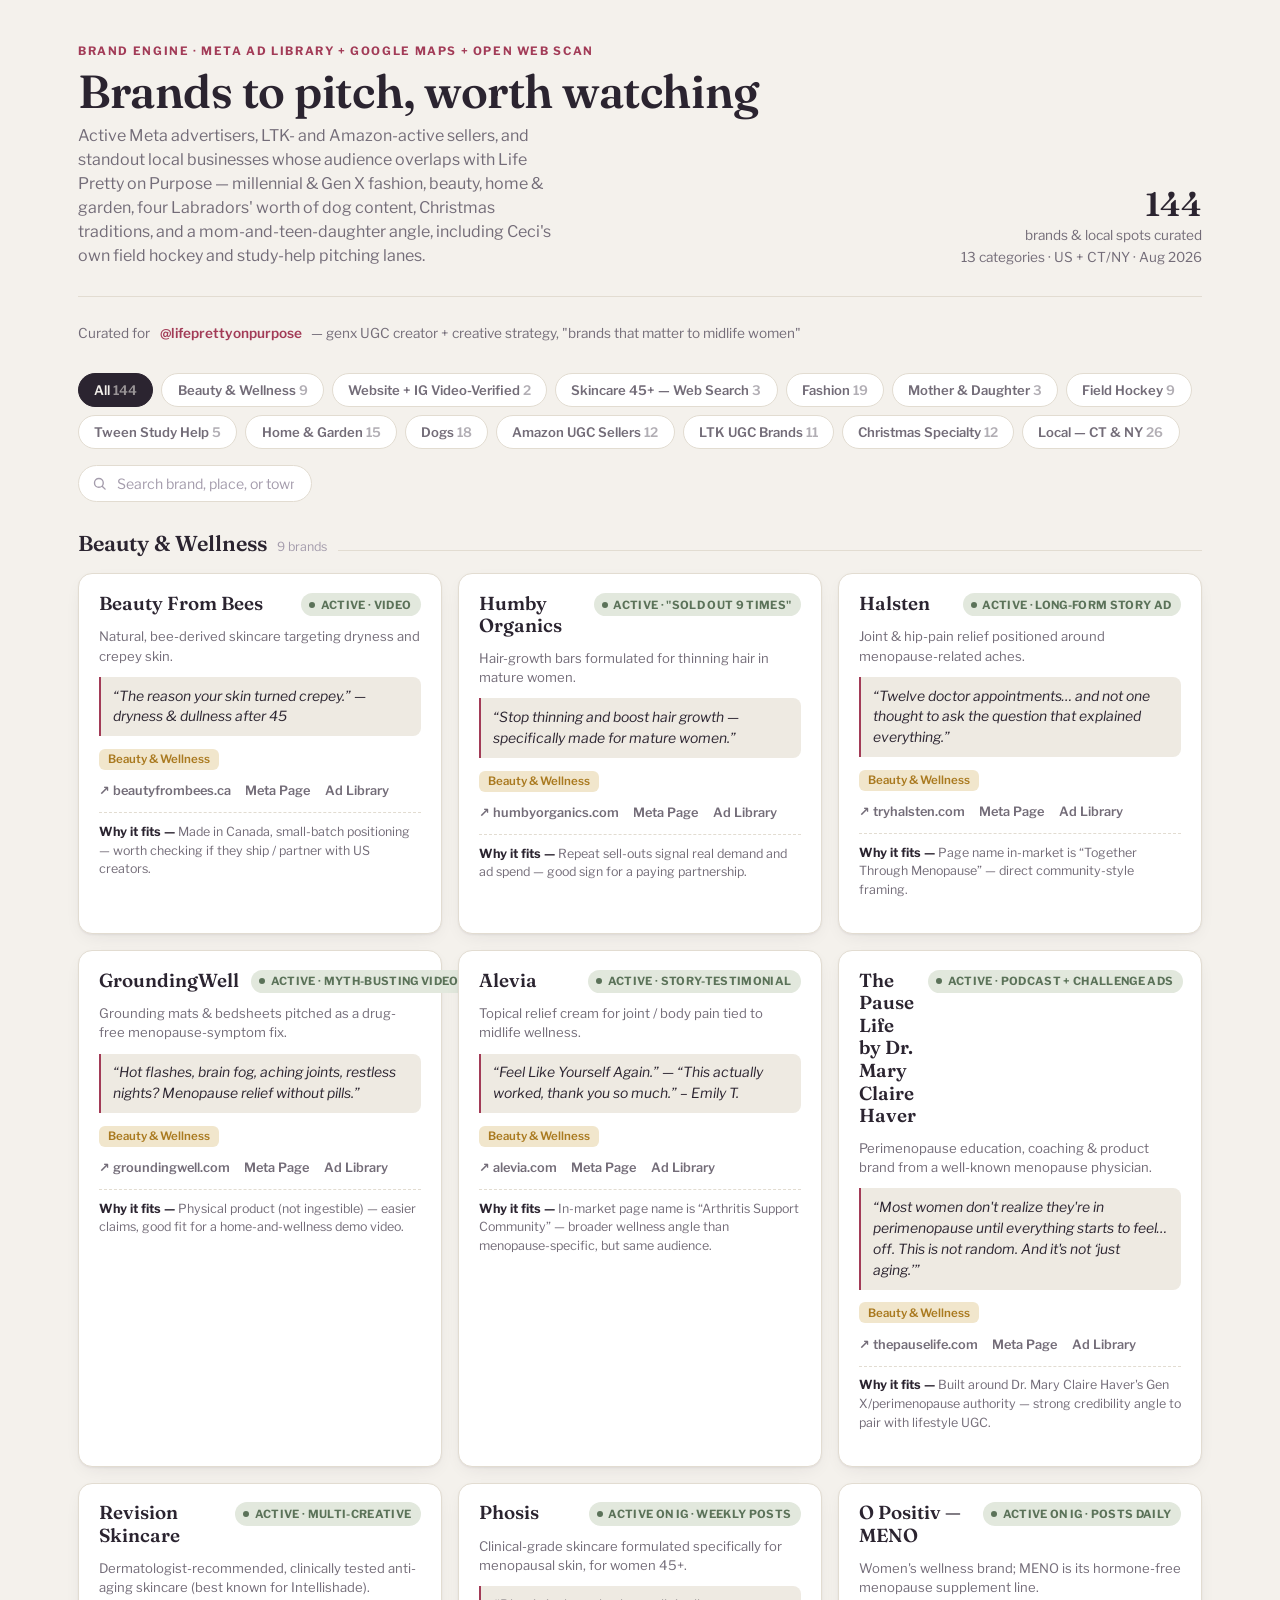
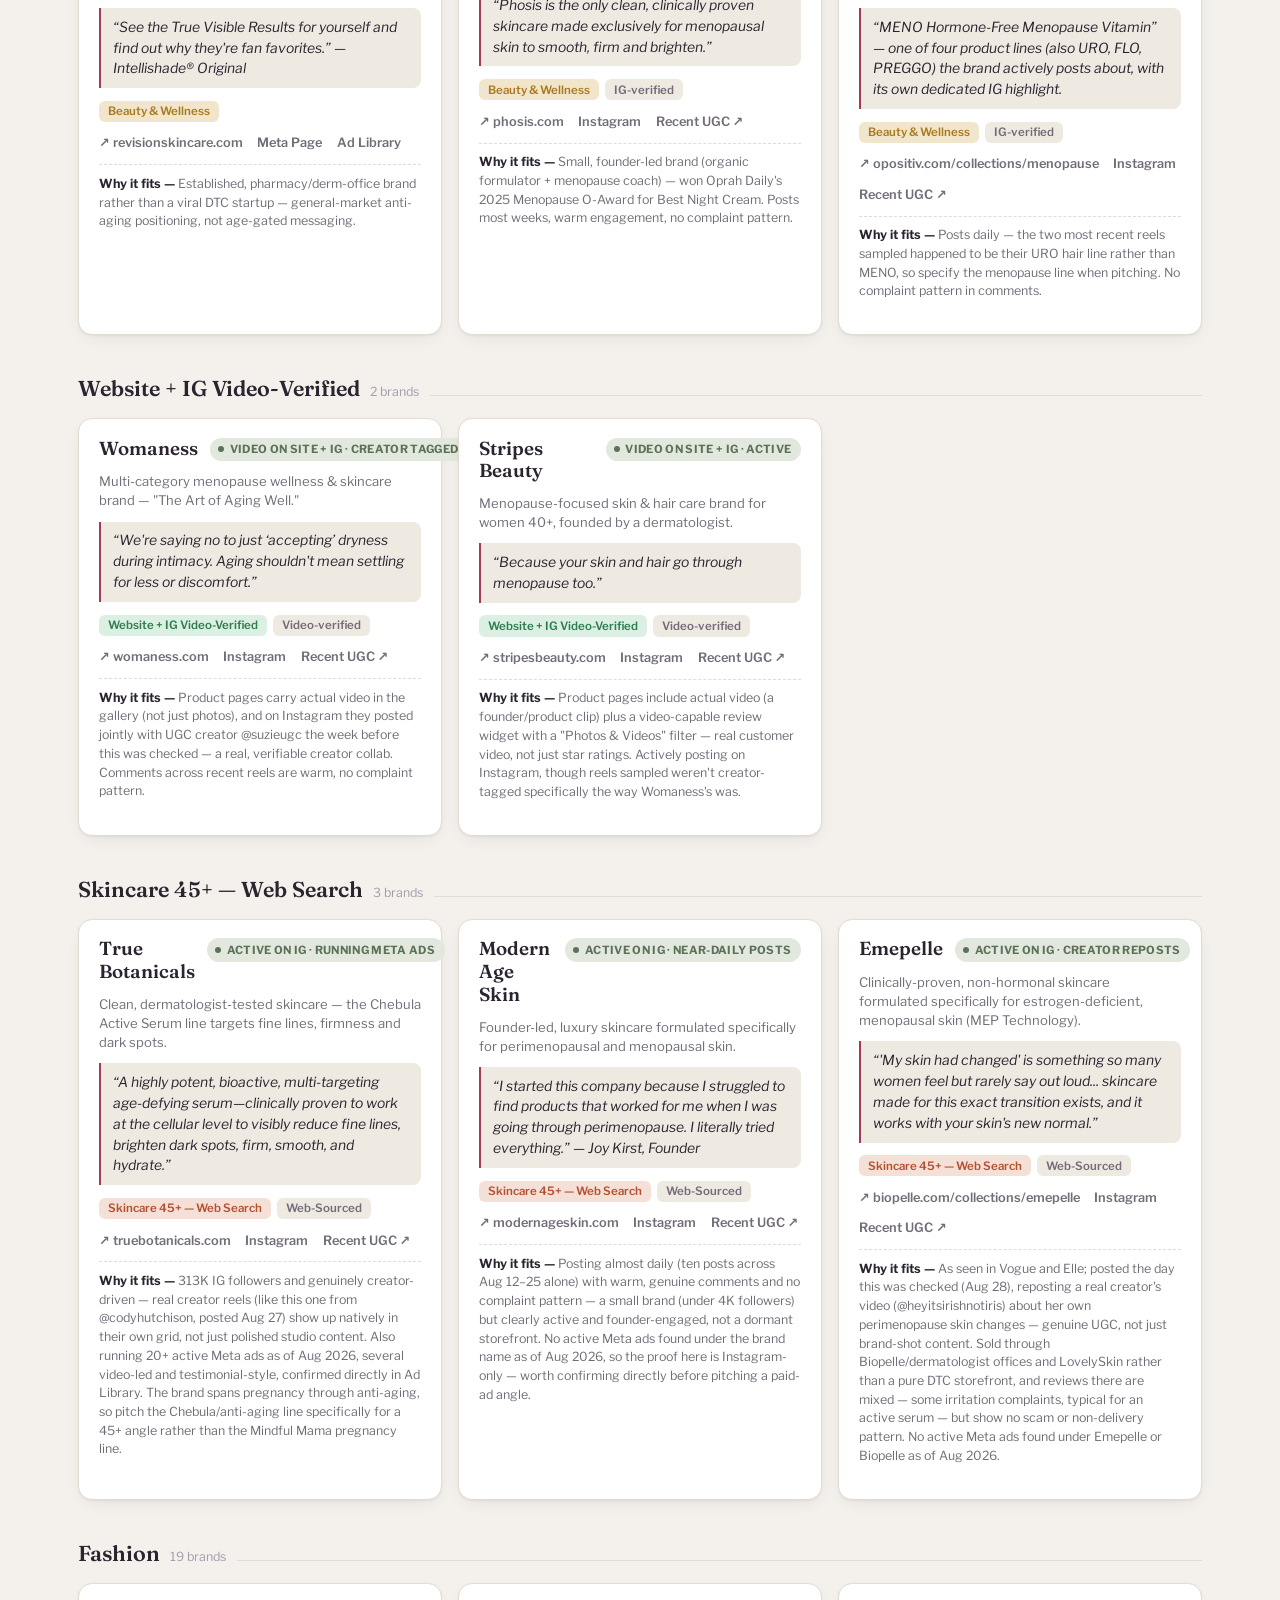
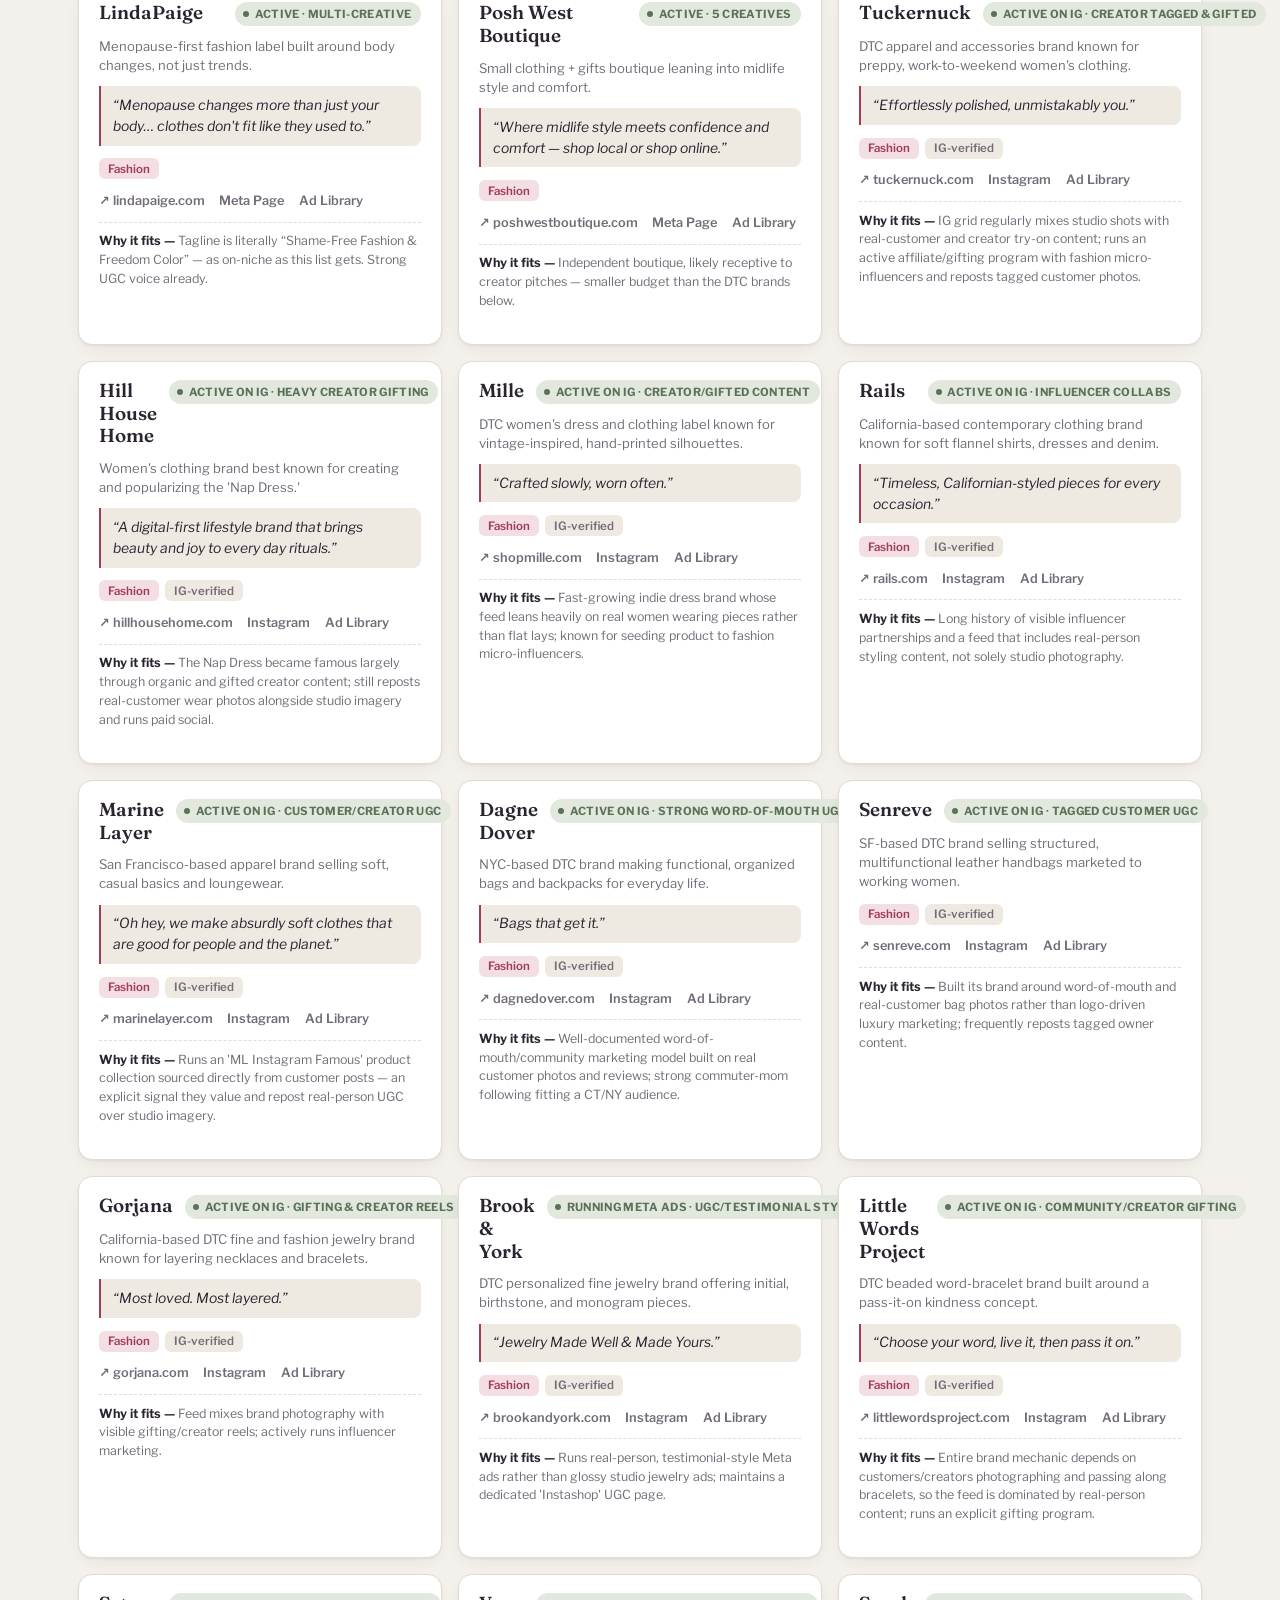
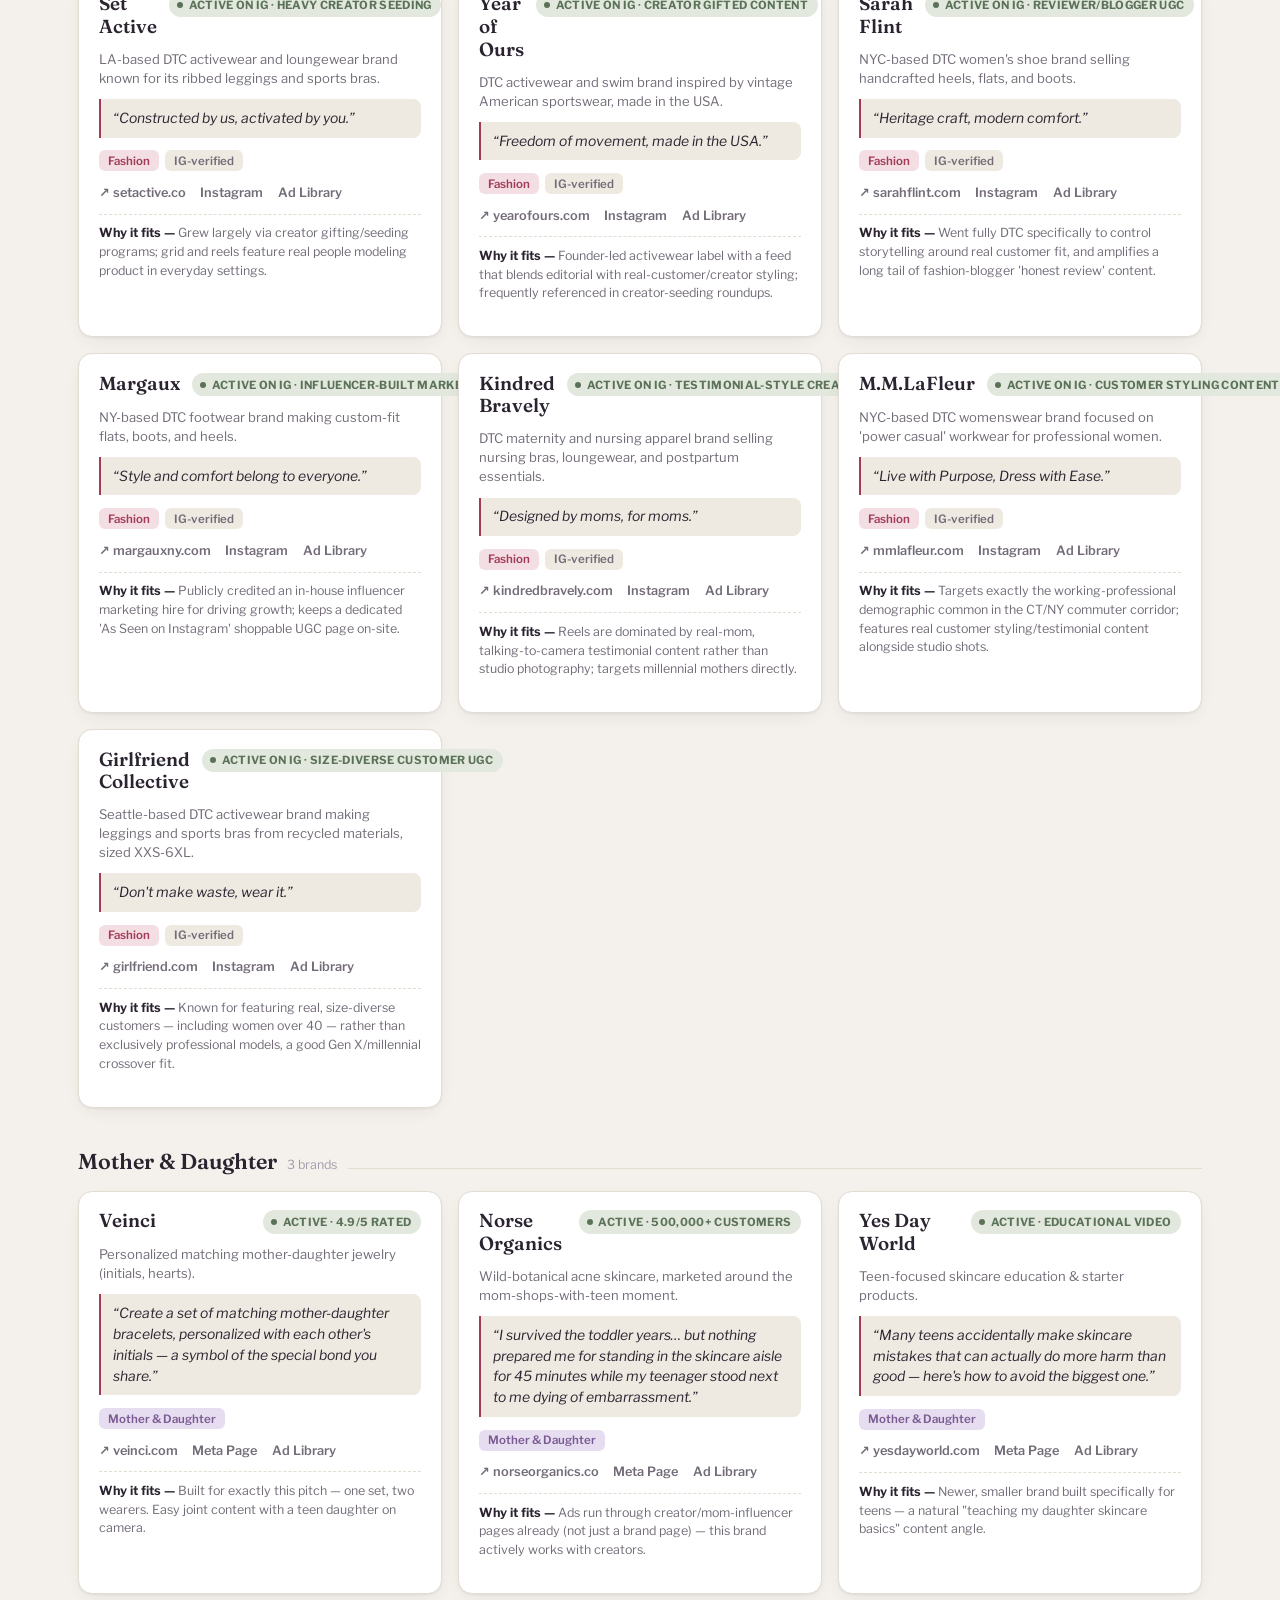
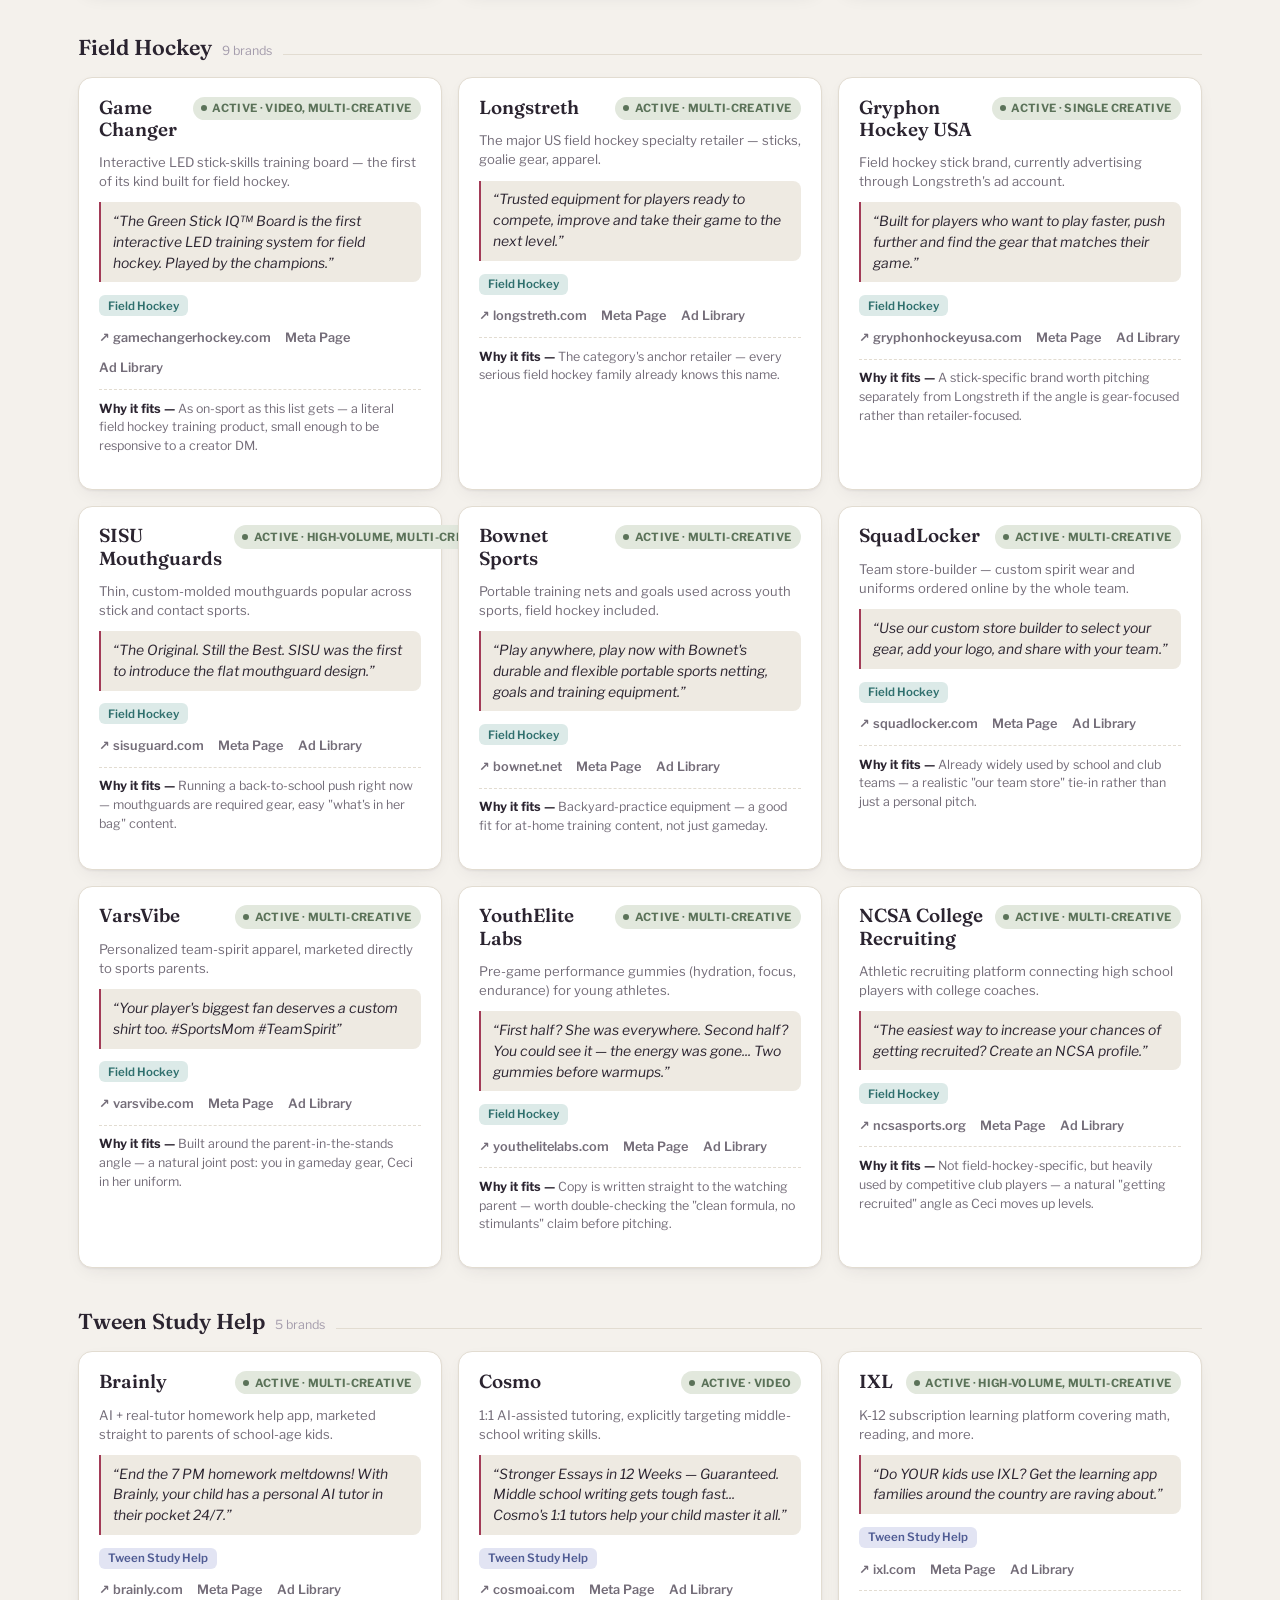
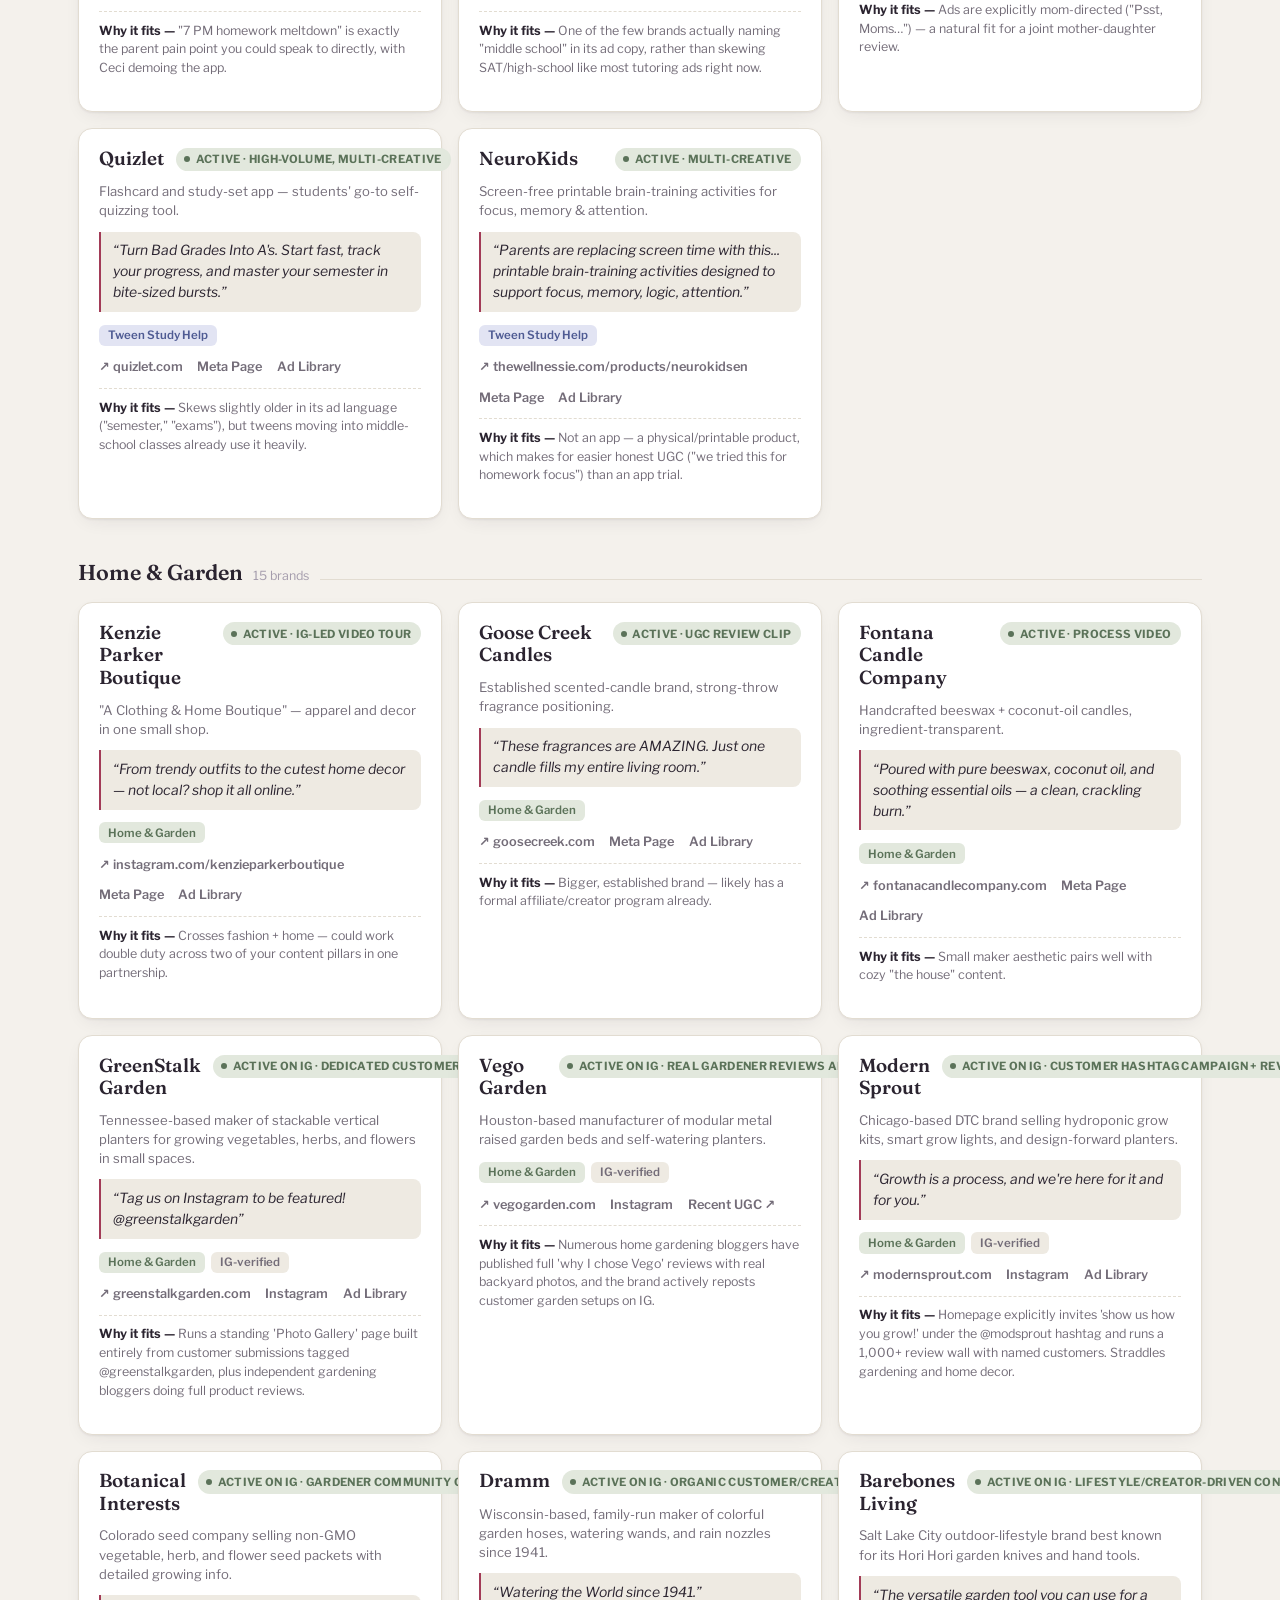
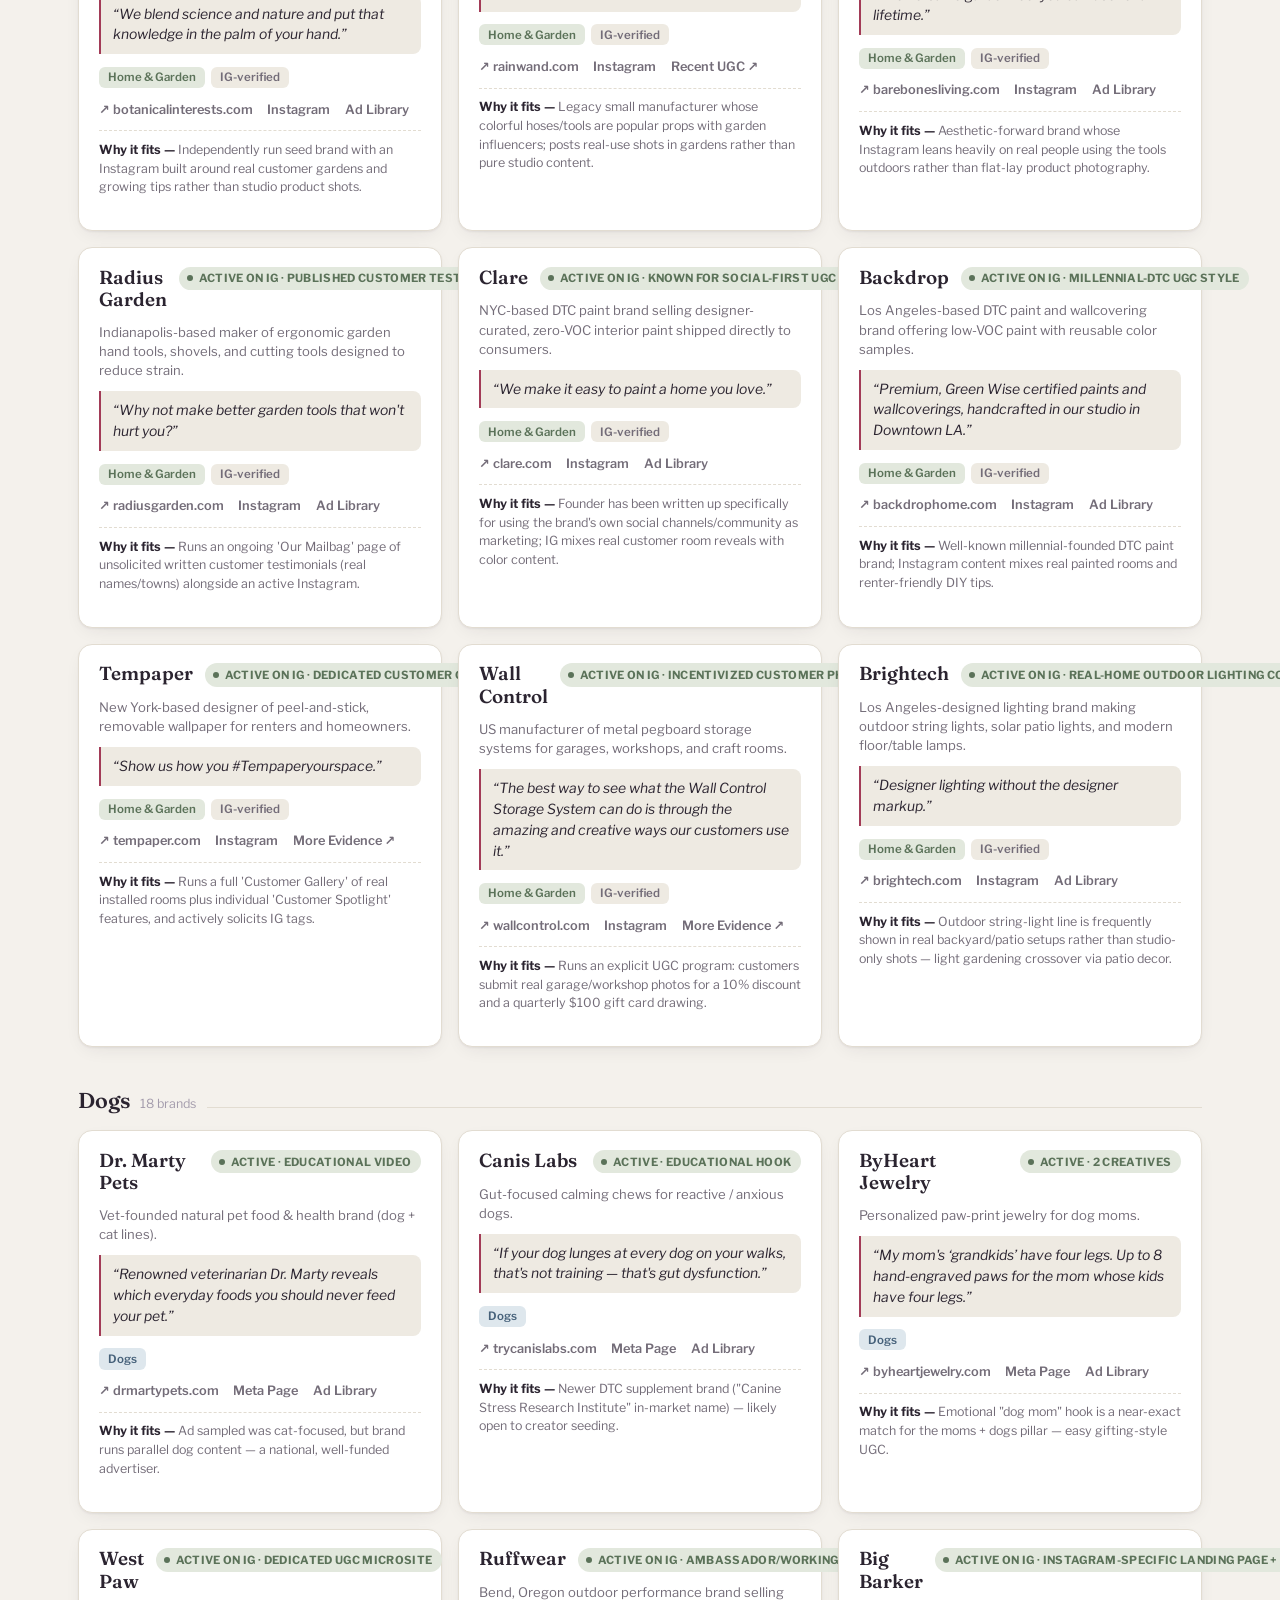
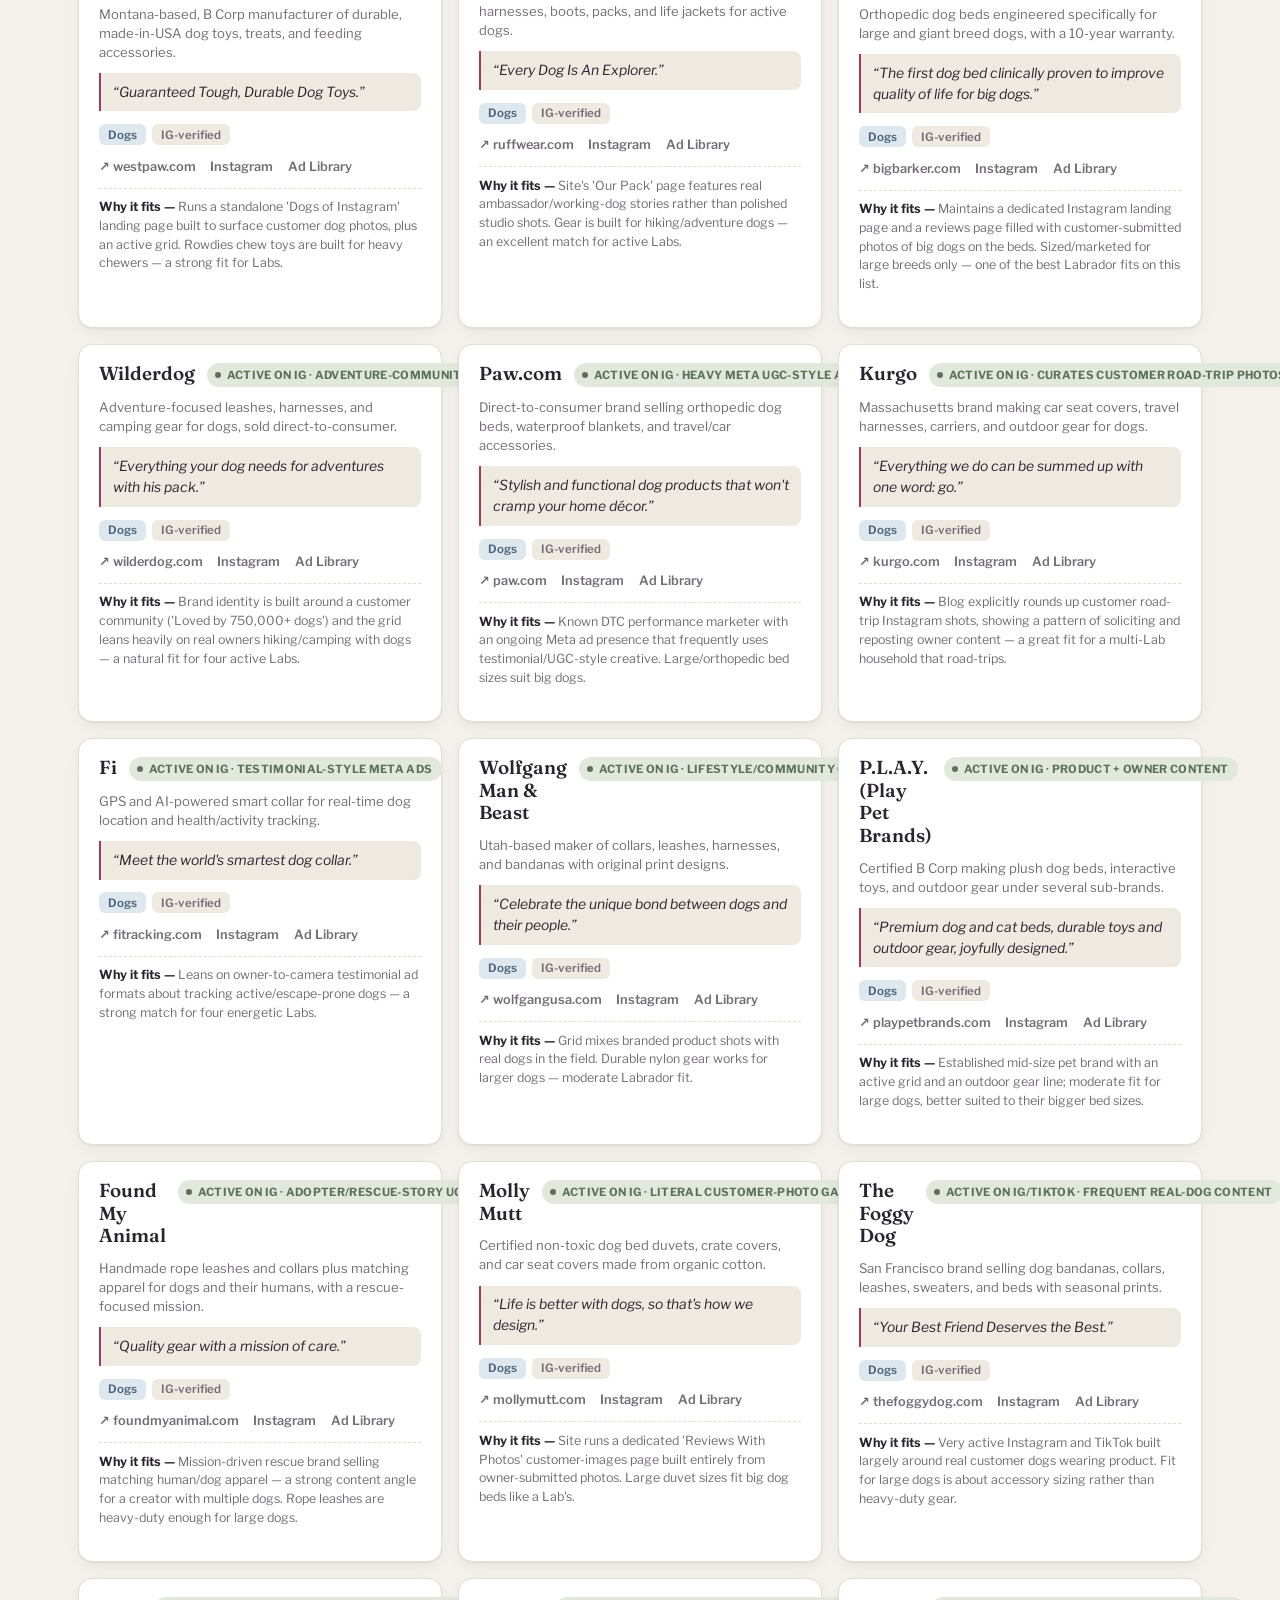
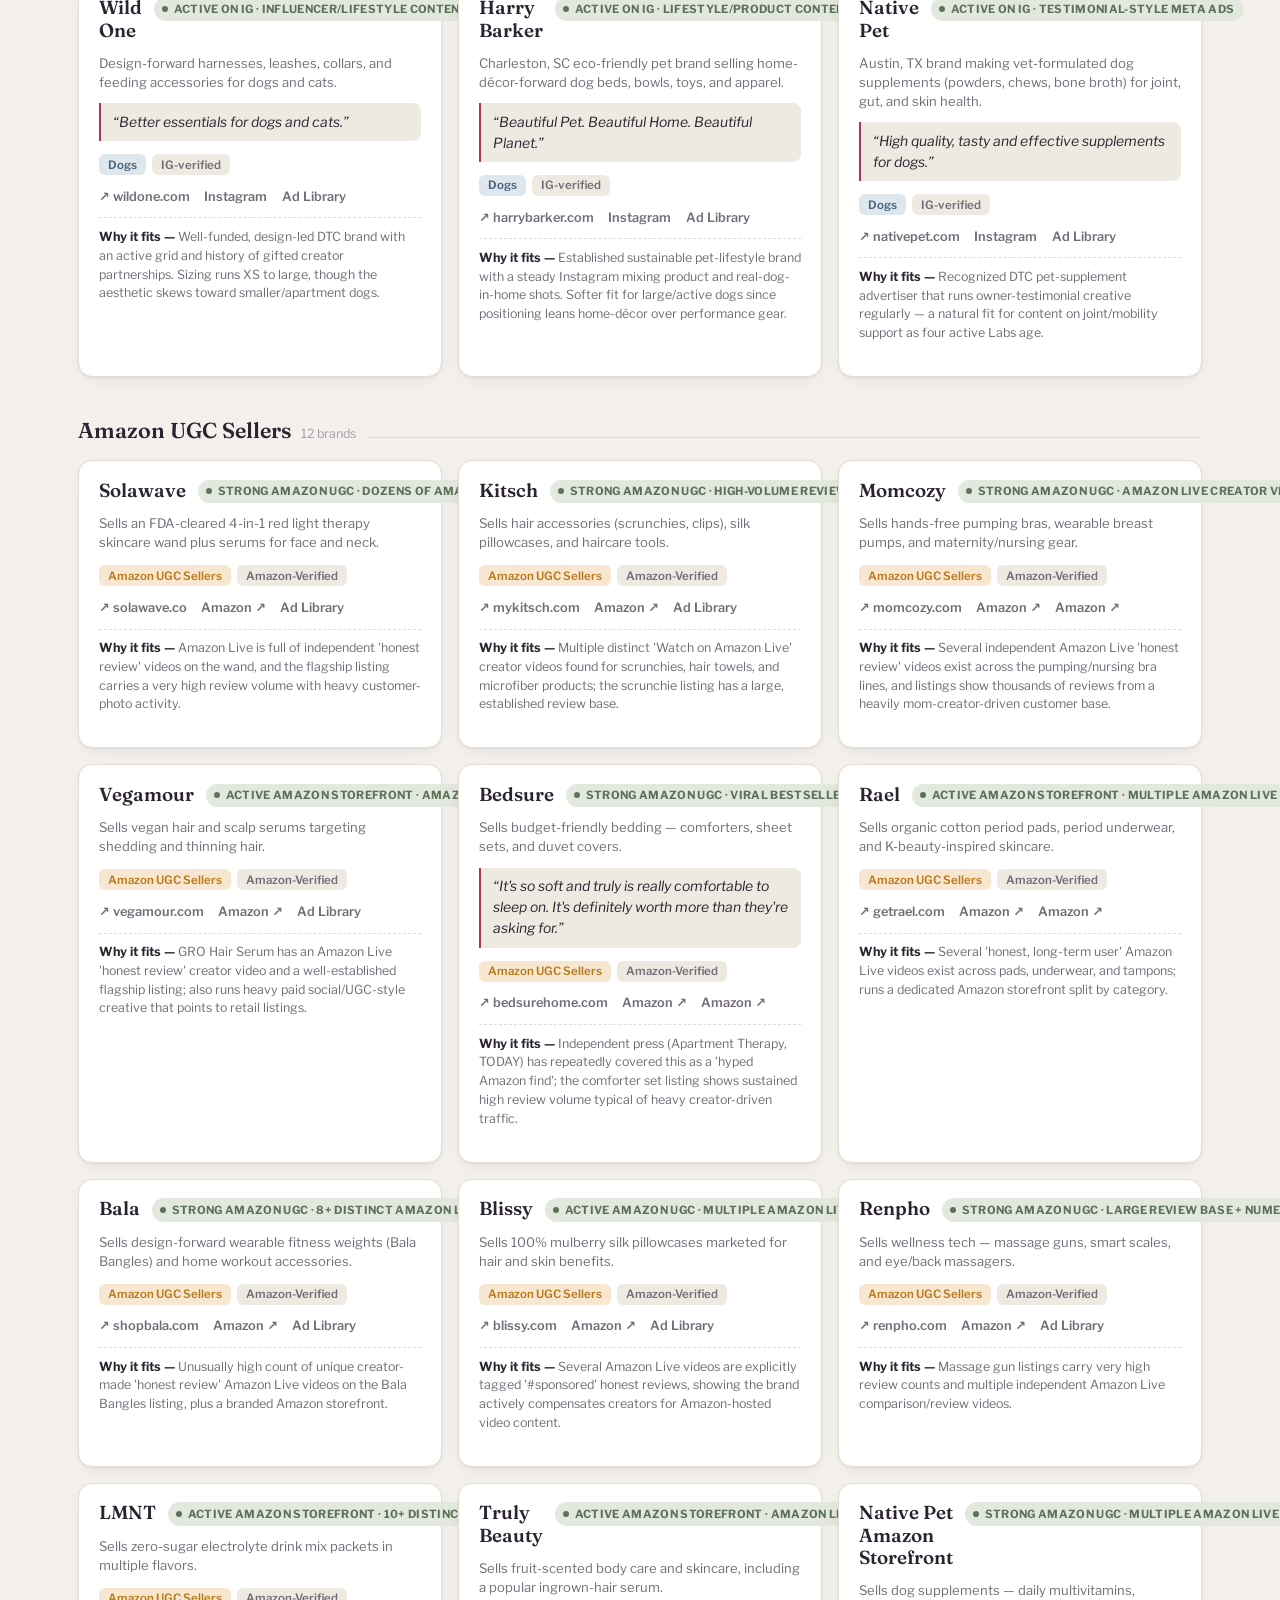
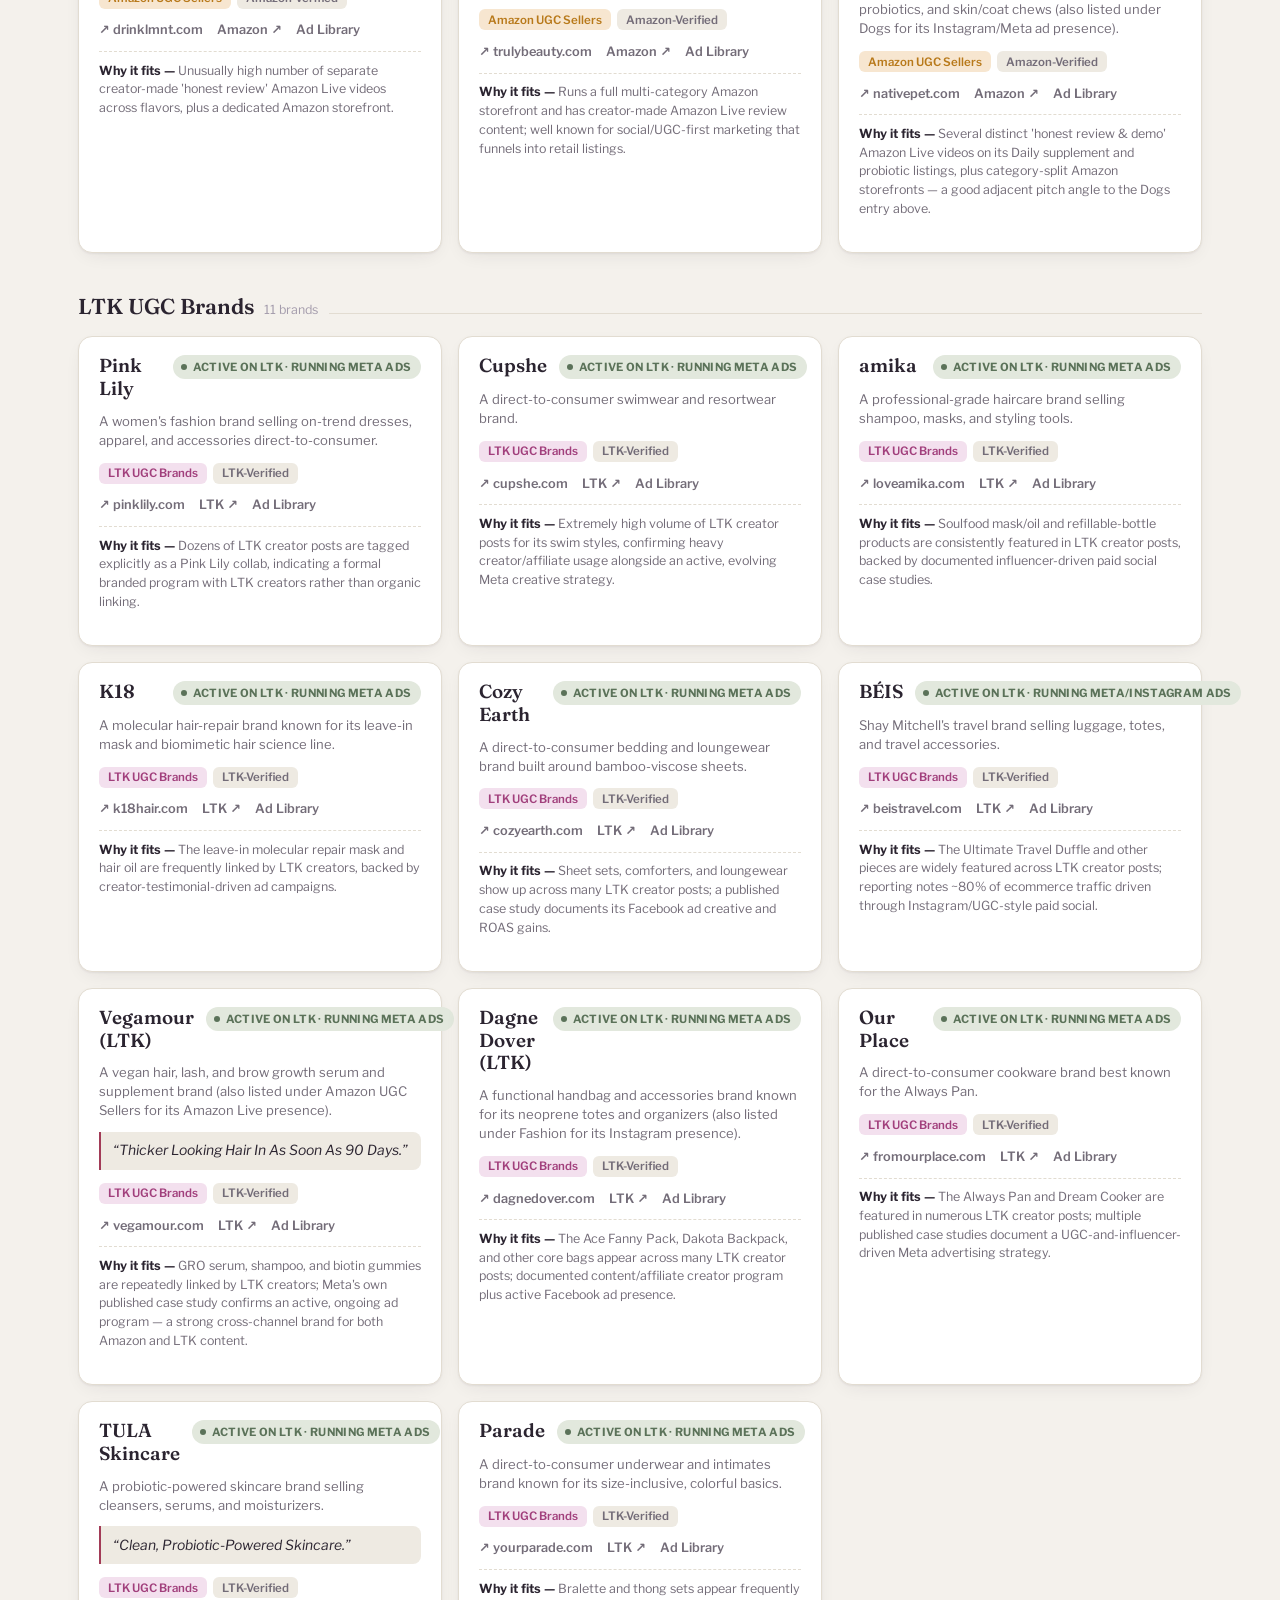
==== commit e6b15a99: "Remove name references from l.html content Scrubs the "Lizzy" name from the page title and footer/no" ====
--- a/l.html
+++ b/l.html
@@ -4,7 +4,7 @@
 <meta charset="UTF-8">
 <meta name="viewport" content="width=device-width, initial-scale=1.0">
 <meta name="robots" content="noindex, nofollow">
-<title>Brand Engine — Lizzy</title>
+<title>Brand Engine</title>
 <style>
   @import url('https://fonts.googleapis.com/css2?family=Fraunces:ital,opsz,wght@0,9..144,400;0,9..144,500;0,9..144,600;0,9..144,700;1,9..144,500&family=Libre+Franklin:wght@400;500;600;700;800&display=swap');
 
@@ -480,7 +480,7 @@
     Mother &amp; Daughter: brands whose ads or products are literally built for a mom and teen to use or wear together — matching jewelry, teen-skincare-meets-mom-skincare — so both of them have a natural angle to pitch jointly.<br><br>
     Field Hockey: built for Ceci, who plays. The true field-hockey-only advertiser pool on Meta is small — most of what's actually running are dropship keychains and generic language courses that happened to match the keyword — so this list is the strongest of what's genuinely on-sport (Longstreth, Gryphon, SISU, a field-hockey training board) plus adjacent youth-athlete brands a competitive player's family realistically buys: recruiting, team spirit wear, portable training gear, pre-game hydration. Nine brands, not the fuller round number hoped for — an honest reflection of how niche this sport's ad market is, not a shortfall in the search.<br><br>
     Tween Study Help: also built for Ceci. Filtered out brands whose current ad set skews SAT/high-school (a poor fit for a middle-schooler) and one guarantee-heavy "grade-level gains, guaranteed" reading program with the same pushy tone as a brand already excluded from the main list — the five kept here are either explicitly middle-school-targeted in their own copy (Cosmo) or age-flexible tools already popular with younger teens (Brainly, IXL, Quizlet, NeuroKids).<br><br>
-    Beauty &amp; Wellness — Instagram-verified UGC (tagged "IG-verified"): brands found by browsing Instagram directly rather than Meta Ad Library, to answer a direct question about proof of recent creator content. Each was checked for an actual recent (within ~1–2 weeks) Reel and read for two things: does the brand collaborate with or repost real creators (not just its own studio content), and do the comments show a pattern of complaints — unauthorized charges, no customer service, "scam" — rather than isolated one-offs. Phosis and O Positiv (MENO) are both actively posting with clean comment sections. This same check is what surfaced a problem: Nuora, previously on this list, had a heavy and repeated pattern of scam and non-delivery complaints across its recent Reels and has been removed — worth Lizzy independently checking any brand's comments before reaching out, regardless of what's on this page.<br><br>
+    Beauty &amp; Wellness — Instagram-verified UGC (tagged "IG-verified"): brands found by browsing Instagram directly rather than Meta Ad Library, to answer a direct question about proof of recent creator content. Each was checked for an actual recent (within ~1–2 weeks) Reel and read for two things: does the brand collaborate with or repost real creators (not just its own studio content), and do the comments show a pattern of complaints — unauthorized charges, no customer service, "scam" — rather than isolated one-offs. Phosis and O Positiv (MENO) are both actively posting with clean comment sections. This same check is what surfaced a problem: Nuora, previously on this list, had a heavy and repeated pattern of scam and non-delivery complaints across its recent Reels and has been removed — worth independently checking any brand's comments before reaching out, regardless of what's on this page.<br><br>
     Website + IG Video-Verified (tagged "Video-verified") — a stricter follow-up bar: does the brand have actual <em>video</em> — not photos or star-rating/text reviews — embedded on its own website, in addition to recent UGC video on Instagram? mynuora.com was the brand originally offered up as an example of this, but it doesn't actually hold up: its site is text and star-rating reviews plus a small looping carousel of customer photos, no video anywhere, and several of those reviews repeat near-verbatim with garbled Rs./$ currency formatting on the pricing widget — more evidence for the scam pattern that got Nuora removed above. Applying the real bar, six candidates were checked directly on their websites (looking for concrete signs like a "Tap to Unmute" product-gallery clip, a Play control, or a "Photos &amp; Videos" filter on the review widget, not just video-sounding marketing copy) — Womaness, Phosis, O Positiv, Kindra, Stripes Beauty, and Evernow — and only two actually had real embedded video: <strong>Womaness</strong> (video in its product gallery, plus the same creator-tagged Instagram collab noted above) and <strong>Stripes Beauty</strong> (a founder/product video plus a video-capable review widget, active on Instagram though not creator-tagged specifically). This is a deliberately narrow list — two out of six — because the bar itself is narrow; the other four aren't bad brands, they just don't clear "actual video on the website" the way these two do.<br><br>
     Skincare 45+ — Web Search (tagged "Web-Sourced"): unlike the other sections, these three weren't found by browsing Meta's Ad Library or Instagram for a known short list — they came from an open web search for skincare brands serving US women 45+, then vetted the same way: does the brand have UGC video or a strong UGC presence on Instagram, and are they running any UGC-style ads in Meta Ad Library right now? True Botanicals cleared both — real creator reels turning up natively in its own grid, plus 20+ active Meta ads as of Aug 2026 — though it's a broad clean-beauty brand, so pitch its anti-aging Chebula line specifically rather than its pregnancy line. Modern Age Skin and Emepelle are both explicitly built for perimenopausal/menopausal skin and show real, recent creator activity (Modern Age Skin posting almost daily with warm engagement; Emepelle reposting a creator's personal skin-change story the same day this was checked), but neither had an active Meta ad found under their name — that's flagged plainly in each entry rather than glossed over. Two names that came up in the same search, Pause Well-Aging and State of Menopause, turned out to be dead domains now redirecting to an unrelated streaming site — a reminder that even a well-reviewed brand name can go dark; both were dropped rather than included on outdated information.<br><br>
     A note on this larger batch (Fashion expansion, Home &amp; Garden, Dogs expansion, Amazon UGC Sellers, LTK UGC Brands, Christmas Specialty, and the new local fashion houses below): this round was researched at a deliberately lighter touch than the sections above — confirming each brand is a real, active, small-to-medium business with genuine UGC/creator evidence, rather than the full Instagram-grid-plus-Ad-Library-plus-comment-screening audit used earlier. Sites were checked for being live and real (not expired/squatted domains), and anything with an obvious scam pattern was quietly dropped rather than flagged. Treat this batch as a strong starting shortlist to verify further before outreach, not a fully audited list.<br><br>
@@ -1355,7 +1355,7 @@
       website: "varsvibe.com",
       fb: "https://www.facebook.com/61560175607058/",
       adlib: "https://www.facebook.com/ads/library/?active_status=active&country=US&q=VarsVibe",
-      notes: "Built around the parent-in-the-stands angle — a natural joint post: Lizzy in gameday gear, Ceci in her uniform."
+      notes: "Built around the parent-in-the-stands angle — a natural joint post: you in gameday gear, Ceci in her uniform."
     },
     {
       name: "YouthElite Labs",
@@ -1390,7 +1390,7 @@
       website: "brainly.com",
       fb: "https://www.facebook.com/brainlygroup/",
       adlib: "https://www.facebook.com/ads/library/?active_status=active&country=US&q=brainly.com",
-      notes: "\"7 PM homework meltdown\" is exactly the parent pain point Lizzy could speak to directly, with Ceci demoing the app."
+      notes: "\"7 PM homework meltdown\" is exactly the parent pain point you could speak to directly, with Ceci demoing the app."
     },
     {
       name: "Cosmo",
@@ -1881,7 +1881,7 @@
       address: "27 Catoonah St, Ridgefield, CT 06877",
       website: "consignenvy.com",
       maps: "https://www.google.com/maps/search/Consign+Envy+Ridgefield+CT",
-      notes: "Personal favorite — they already know Lizzy makes content. Warm intro likely."
+      notes: "Personal favorite — they already know you make content. Warm intro likely."
     },
     {
       kind: "local", name: "Treated Groom Spa", category: "local", town: "Ridgefield, CT",
